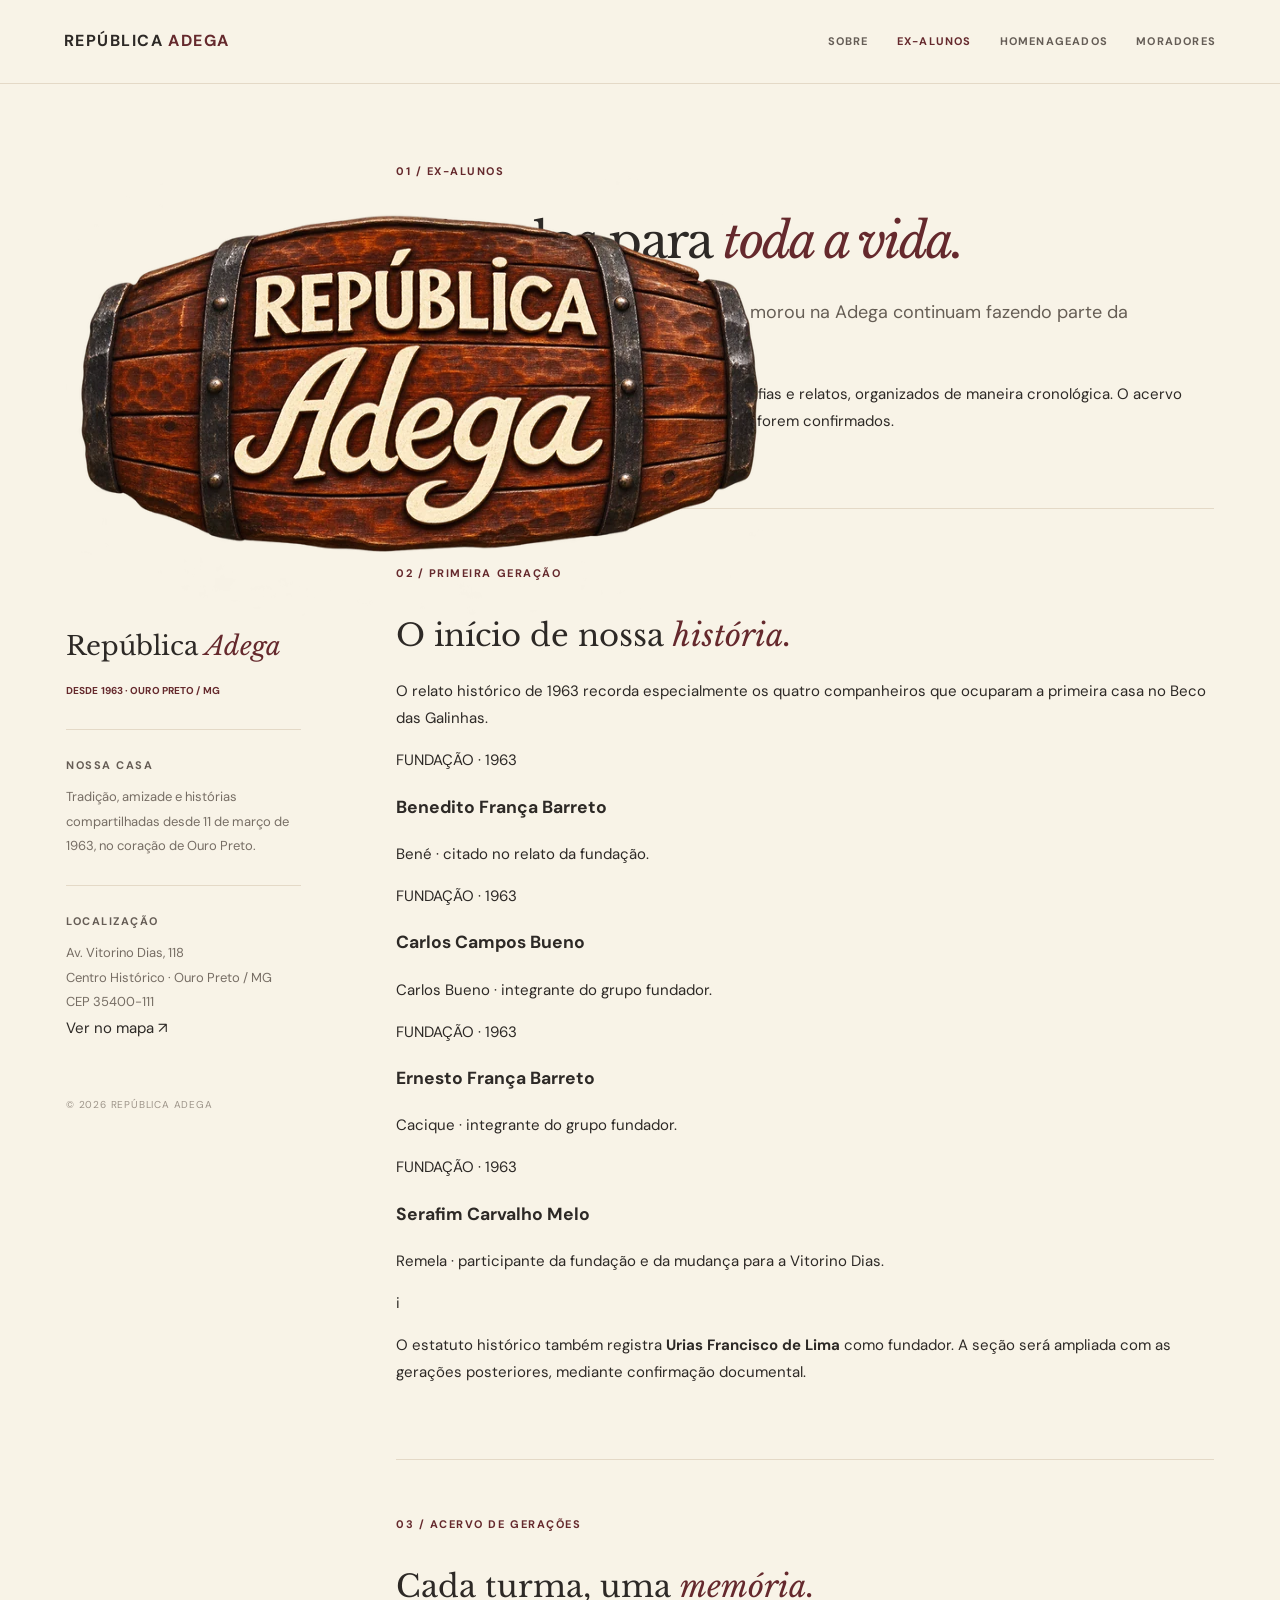
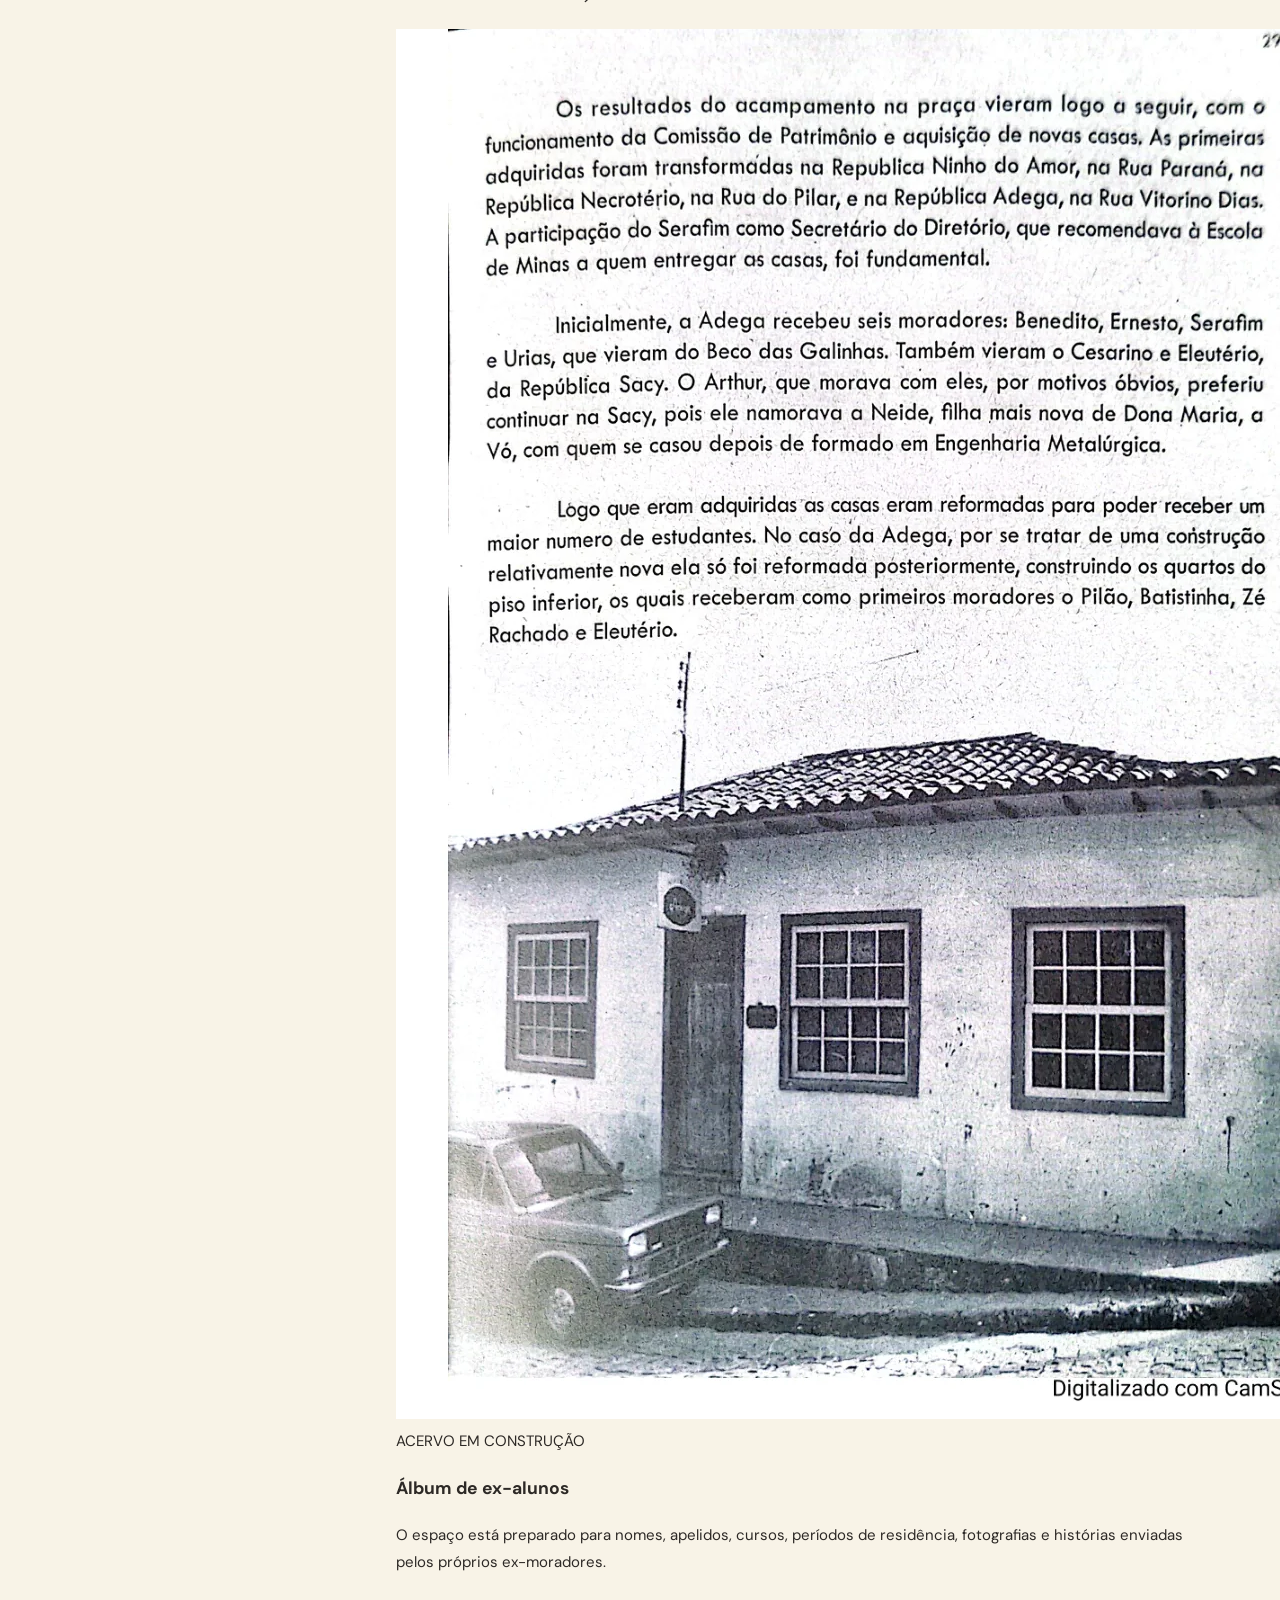
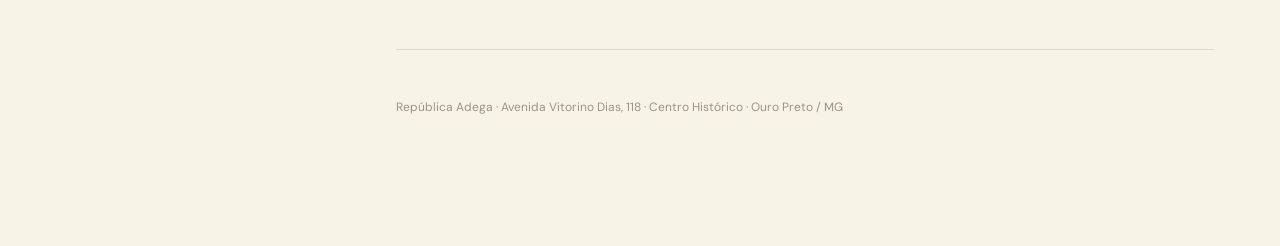
==== ex-alunos.html @ 4fd207e2 "Add files via upload" ====
<!DOCTYPE html>
<html lang="pt-BR">
<head>
<meta charset="utf-8"><meta name="viewport" content="width=device-width,initial-scale=1">
<meta name="theme-color" content="#ebe6dc"><meta name="description" content="Conheça os primeiros moradores e o acervo de gerações da República Adega, fundada em 1963, em Ouro Preto.">
<meta property="og:title" content="Ex-alunos — República Adega"><meta property="og:description" content="Conheça os primeiros moradores e o acervo de gerações da República Adega, fundada em 1963, em Ouro Preto."><meta property="og:type" content="website"><meta property="og:locale" content="pt_BR">
<meta property="og:image" content="https://gabrielxcosta.github.io/republica-adega/imagens/logo-adega.png">
<link rel="canonical" href="https://gabrielxcosta.github.io/republica-adega/ex-alunos.html"><link rel="icon" type="image/png" href="imagens/logo-adega.png"><link rel="apple-touch-icon" href="imagens/logo-adega.png">
<link rel="stylesheet" href="assets/site.css"><title>Ex-alunos — República Adega</title>
</head>
<body data-page="ex-alunos">
<header class="site-header"><a class="brand" href="index.html" aria-label="República Adega — início">REPÚBLICA <span class="red">ADEGA</span></a><button class="mobile-menu" type="button" aria-expanded="false" aria-controls="primary-nav" aria-label="Abrir menu">MENU <span aria-hidden="true">☰</span></button><nav id="primary-nav" class="site-nav" aria-label="Navegação principal"><a href="index.html" data-nav="sobre" >SOBRE</a><a href="ex-alunos.html" data-nav="ex-alunos" class="active" aria-current="page">EX-ALUNOS</a><a href="homenageados.html" data-nav="homenageados" >HOMENAGEADOS</a><a href="moradores.html" data-nav="moradores" >MORADORES</a></nav></header>
<main class="page-shell"><div id="sidebar"><aside class="sidebar-inner">
<a class="sidebar-logo-link" href="index.html" aria-label="Voltar à página inicial"><img class="sidebar-logo" src="imagens/logo-adega-700.webp" alt="Logo principal da República Adega, no formato de barril de madeira" width="700" height="466"></a>
<h2 class="sidebar-name">República <em>Adega</em></h2><span class="sidebar-email">DESDE 1963 · OURO PRETO / MG</span>
<div class="sidebar-divider"></div><h3 class="sidebar-title">NOSSA CASA</h3><p class="sidebar-text">Tradição, amizade e histórias compartilhadas desde 11 de março de 1963, no coração de Ouro Preto.</p>
<div class="sidebar-divider"></div><h3 class="sidebar-title">LOCALIZAÇÃO</h3><p class="sidebar-text">Av. Vitorino Dias, 118<br>Centro Histórico · Ouro Preto / MG<br>CEP 35400-111</p>
<a class="sidebar-mini-link" href="index.html#localizacao">Ver no mapa ↗</a>
<div class="sidebar-footer">© 2026 REPÚBLICA ADEGA</div></aside></div>
<div class="page-main">
<section class="paper reveal"><div class="section-kicker">01 / EX-ALUNOS</div><h1>Vínculos para <em>toda a vida.</em></h1><p class="lead">O tempo passa, mas as histórias de quem morou na Adega continuam fazendo parte da República.</p><div class="intro-rule"></div><p class="section-intro">Este espaço reunirá ex-moradores, turmas, fotografias e relatos, organizados de maneira cronológica. O acervo completo será ampliado à medida que os registros forem confirmados.</p></section>
<section class="paper reveal"><div class="section-kicker">02 / PRIMEIRA GERAÇÃO</div><h2 class="section-title">O início de nossa <em>história.</em></h2><p class="section-intro">O relato histórico de 1963 recorda especialmente os quatro companheiros que ocuparam a primeira casa no Beco das Galinhas.</p><div class="people-grid"><article class="people-entry"><span class="record-label">FUNDAÇÃO · 1963</span><h3>Benedito França Barreto</h3><p>Bené · citado no relato da fundação.</p></article><article class="people-entry"><span class="record-label">FUNDAÇÃO · 1963</span><h3>Carlos Campos Bueno</h3><p>Carlos Bueno · integrante do grupo fundador.</p></article><article class="people-entry"><span class="record-label">FUNDAÇÃO · 1963</span><h3>Ernesto França Barreto</h3><p>Cacique · integrante do grupo fundador.</p></article><article class="people-entry"><span class="record-label">FUNDAÇÃO · 1963</span><h3>Serafim Carvalho Melo</h3><p>Remela · participante da fundação e da mudança para a Vitorino Dias.</p></article></div><div class="history-note"><span class="note-symbol" aria-hidden="true">i</span><p>O estatuto histórico também registra <strong>Urias Francisco de Lima</strong> como fundador. A seção será ampliada com as gerações posteriores, mediante confirmação documental.</p></div></section>
<section class="paper reveal"><div class="section-kicker">03 / ACERVO DE GERAÇÕES</div><h2 class="section-title">Cada turma, uma <em>memória.</em></h2><div class="archive-callout"><img src="imagens/historia-primeira-casa.webp" alt="Página histórica com foto da primeira casa na Vitorino Dias" loading="lazy"><div><span class="record-label">ACERVO EM CONSTRUÇÃO</span><h3>Álbum de ex-alunos</h3><p>O espaço está preparado para nomes, apelidos, cursos, períodos de residência, fotografias e histórias enviadas pelos próprios ex-moradores.</p></div></div></section>
<p class="footer-note">República Adega · Avenida Vitorino Dias, 118 · Centro Histórico · Ouro Preto / MG</p></div></main>
<script src="assets/site.js" defer></script>
</body></html>
---- assets/site.css ----
@import url('https://fonts.googleapis.com/css2?family=DM+Sans:wght@400;500;600;700&family=Libre+Baskerville:ital@0;1&display=swap');
:root{--red:#65292D;--ink:#2d2926;--muted:#80766f;--border:#e4d9c7;--surface:#f4ecd9;--ivory:#f8f3e7;--card:#fffaf0}
*{box-sizing:border-box}html{scroll-behavior:smooth}body{margin:0;background:var(--ivory);color:var(--ink);font:15px/1.8 'DM Sans',Arial,sans-serif}a{color:inherit;text-decoration:none}a:hover{color:var(--red)}button{font:inherit;cursor:pointer}em{font-family:'Libre Baskerville',Georgia,serif;font-weight:400;color:var(--red)}.red{color:var(--red)}
.site-header{height:84px;padding:0 max(5vw,calc((100vw - 1220px)/2));display:flex;align-items:center;justify-content:space-between;gap:24px;border-bottom:1px solid var(--border);background:var(--ivory);position:sticky;top:0;z-index:30}.brand{font-weight:700;font-size:16px;letter-spacing:.09em;white-space:nowrap}.site-nav{display:flex;align-items:center;gap:28px}.site-nav a{font-size:11px;letter-spacing:.11em;font-weight:700;color:#655d56}.site-nav a:hover,.site-nav a.active{color:var(--red)}.mobile-menu{display:none;border:1px solid var(--border);background:transparent;border-radius:5px;padding:7px 10px;color:var(--red);font-size:12px}
.page-shell{max-width:1220px;padding:70px 36px 115px;margin:auto;display:grid;grid-template-columns:255px minmax(0,1fr);gap:75px;align-items:start}#sidebar{position:sticky;top:135px}.sidebar-inner{max-width:235px}.portrait{height:164px;width:164px;object-fit:cover;border-radius:50%;border:5px solid #eee4d0;display:block;margin-bottom:23px}.sidebar-name{font:400 26px/1.32 'Libre Baskerville',Georgia,serif;margin:0 0 13px}.sidebar-email{font-size:10px;font-weight:700;color:var(--red);letter-spacing:.01em;overflow-wrap:anywhere}.sidebar-divider{width:100%;height:1px;background:var(--border);margin:26px 0}.sidebar-title,.section-kicker,.tiny,.category,.eyebrow{font-size:11px;letter-spacing:.14em;color:var(--red);font-weight:700}.sidebar-title{color:#665d56;margin:0 0 9px}.sidebar-text{font-size:13px;color:#766d64;line-height:1.9;margin:0}.sidebar-footer{margin-top:54px;font-size:10px;color:#9d9489;letter-spacing:.08em}.page-main{min-width:0}.paper{border-bottom:1px solid var(--border);padding:8px 0 58px;margin-bottom:47px}.paper:last-child{border:0}.section-kicker{margin-bottom:29px}h1,h2,h3,p{overflow-wrap:break-word}h1{font:400 clamp(35px,3.8vw,52px)/1.27 'Libre Baskerville',Georgia,serif;letter-spacing:-.04em;margin:0 0 22px}h2.section-title{font:400 clamp(23px,2.4vw,34px)/1.45 'Libre Baskerville',Georgia,serif;margin:0 0 21px}.large,.lead{color:#665e55;font-size:18px;line-height:1.9}.muted{color:var(--muted)}
.about-heading{display:grid;grid-template-columns:minmax(0,1fr) 244px;gap:26px;align-items:center;margin-bottom:50px}.about-heading .tiny{margin-bottom:17px}.about-heading .large{margin:0}.emblem-wrap{height:251px;display:flex;align-items:center;justify-content:center;flex-direction:column}.emblem-wrap img{width:210px;height:210px;object-fit:contain;display:block}.emblem-label,.small-mono{font-size:10px;letter-spacing:.12em;color:#9c8f82;text-align:center}.info-grid{display:grid;grid-template-columns:1fr 1fr;gap:46px}.info-grid h2,.paper h2:not(.section-title){font-size:12px;letter-spacing:.13em;color:var(--red);font-family:'DM Sans',Arial,sans-serif;font-weight:700;margin:0 0 14px}.info-grid h2:not(:first-child){margin-top:40px}.info-grid p{font-size:14px;color:#665f57;margin:0}.details{display:grid;grid-template-columns:90px minmax(0,1fr);gap:11px 13px;font-size:13px;margin:0}.details dt{color:#92877b}.details dd{margin:0;color:#61574f}.link-strip{border-top:1px solid var(--border);margin-top:43px;padding-top:18px;display:flex;gap:12px 22px;flex-wrap:wrap}.link-strip a,.text-link{font-size:12px;font-weight:600;color:var(--red)}.two-col{display:grid;grid-template-columns:1.4fr .85fr;gap:35px}.two-col p{color:#665f57}
.reveal{opacity:0;transform:translateY(19px);transition:opacity .85s ease,transform 1s cubic-bezier(.19,1,.22,1)}.reveal.visible{opacity:1;transform:none}.detail-card,.timeline article{border-top:1px solid var(--border);padding:25px 0}.detail-card h2,.timeline h3{font:500 19px/1.45 'DM Sans',sans-serif!important;color:var(--ink)!important;letter-spacing:0!important;margin:6px 0 10px!important}.detail-card p,.timeline p{font-size:14px;color:#71685e}.project-grid{display:grid;grid-template-columns:repeat(2,minmax(0,1fr));gap:24px}.project-card{border:1px solid var(--border);background:var(--card);border-radius:6px;overflow:hidden;padding-bottom:18px}.project-cover{display:flex;height:185px;align-items:center;justify-content:center;background:var(--surface);border-bottom:1px solid var(--border);transition:background .4s}.project-cover:hover{background:#eaddca}.project-icon{width:160px;height:140px;object-fit:contain}.card-meta{display:flex;justify-content:space-between;font-size:11px;letter-spacing:.1em;color:var(--red);padding:14px 18px 0}.project-card h2{font:600 17px/1.4 'DM Sans',sans-serif!important;margin:10px 18px!important;color:var(--ink)!important;letter-spacing:0!important}.project-card p{font-size:13px;color:#766c62;margin:10px 18px 18px}.pill-list{display:flex;gap:8px;flex-wrap:wrap}.pill-list span{font-size:12px;color:#74695e;padding:7px 12px;border:1px solid var(--border);border-radius:20px}.timeline{margin-bottom:30px}.timeline article{border-left:2px solid #aa7678;border-top:0;padding:2px 0 18px 20px}.timeline span{font-size:12px;font-weight:700;color:var(--red)}.footer-note{color:#9d9287;font-size:12px}.placeholder{background:var(--surface);border:1px dashed #cbbca8;border-radius:6px;padding:24px;color:#74695e;font-size:13px}.person-cover{width:100%;height:185px;object-fit:cover;display:block}.hero-quote{padding:20px 25px;border-left:3px solid var(--red);background:var(--surface);font:italic 18px/1.7 'Libre Baskerville',Georgia,serif;color:var(--red)}
@media(max-width:1000px){.page-shell{gap:35px;grid-template-columns:210px 1fr;padding:48px 25px}.site-header{padding:0 25px}.site-nav{gap:14px}.about-heading{grid-template-columns:1fr 190px}.emblem-wrap img{width:190px;height:190px}}
@media(max-width:740px){.site-header{height:70px;flex-wrap:wrap}.site-nav{gap:10px;overflow-x:auto;width:100%;order:3;padding:0 0 8px}.site-header{height:auto;min-height:82px;padding:12px 18px 0}.page-shell{display:block;padding:30px 22px}.sidebar-inner{max-width:none;display:grid;grid-template-columns:90px 1fr;gap:0 16px;align-items:start}.portrait{height:85px;width:85px;grid-row:span 3}.sidebar-name{font-size:20px}.sidebar-divider,.sidebar-title,.sidebar-text,.sidebar-footer{grid-column:span 2}.sidebar-divider{margin:15px 0}.sidebar-footer{display:none}#sidebar{position:static;margin-bottom:37px}.about-heading{grid-template-columns:1fr}.emblem-wrap{height:210px}.info-grid,.two-col{grid-template-columns:1fr;gap:25px}.project-grid{grid-template-columns:1fr}.paper{padding-bottom:37px;margin-bottom:32px}}
@media(prefers-reduced-motion:reduce){.reveal{opacity:1;transform:none;transition:none}html{scroll-behavior:auto}}
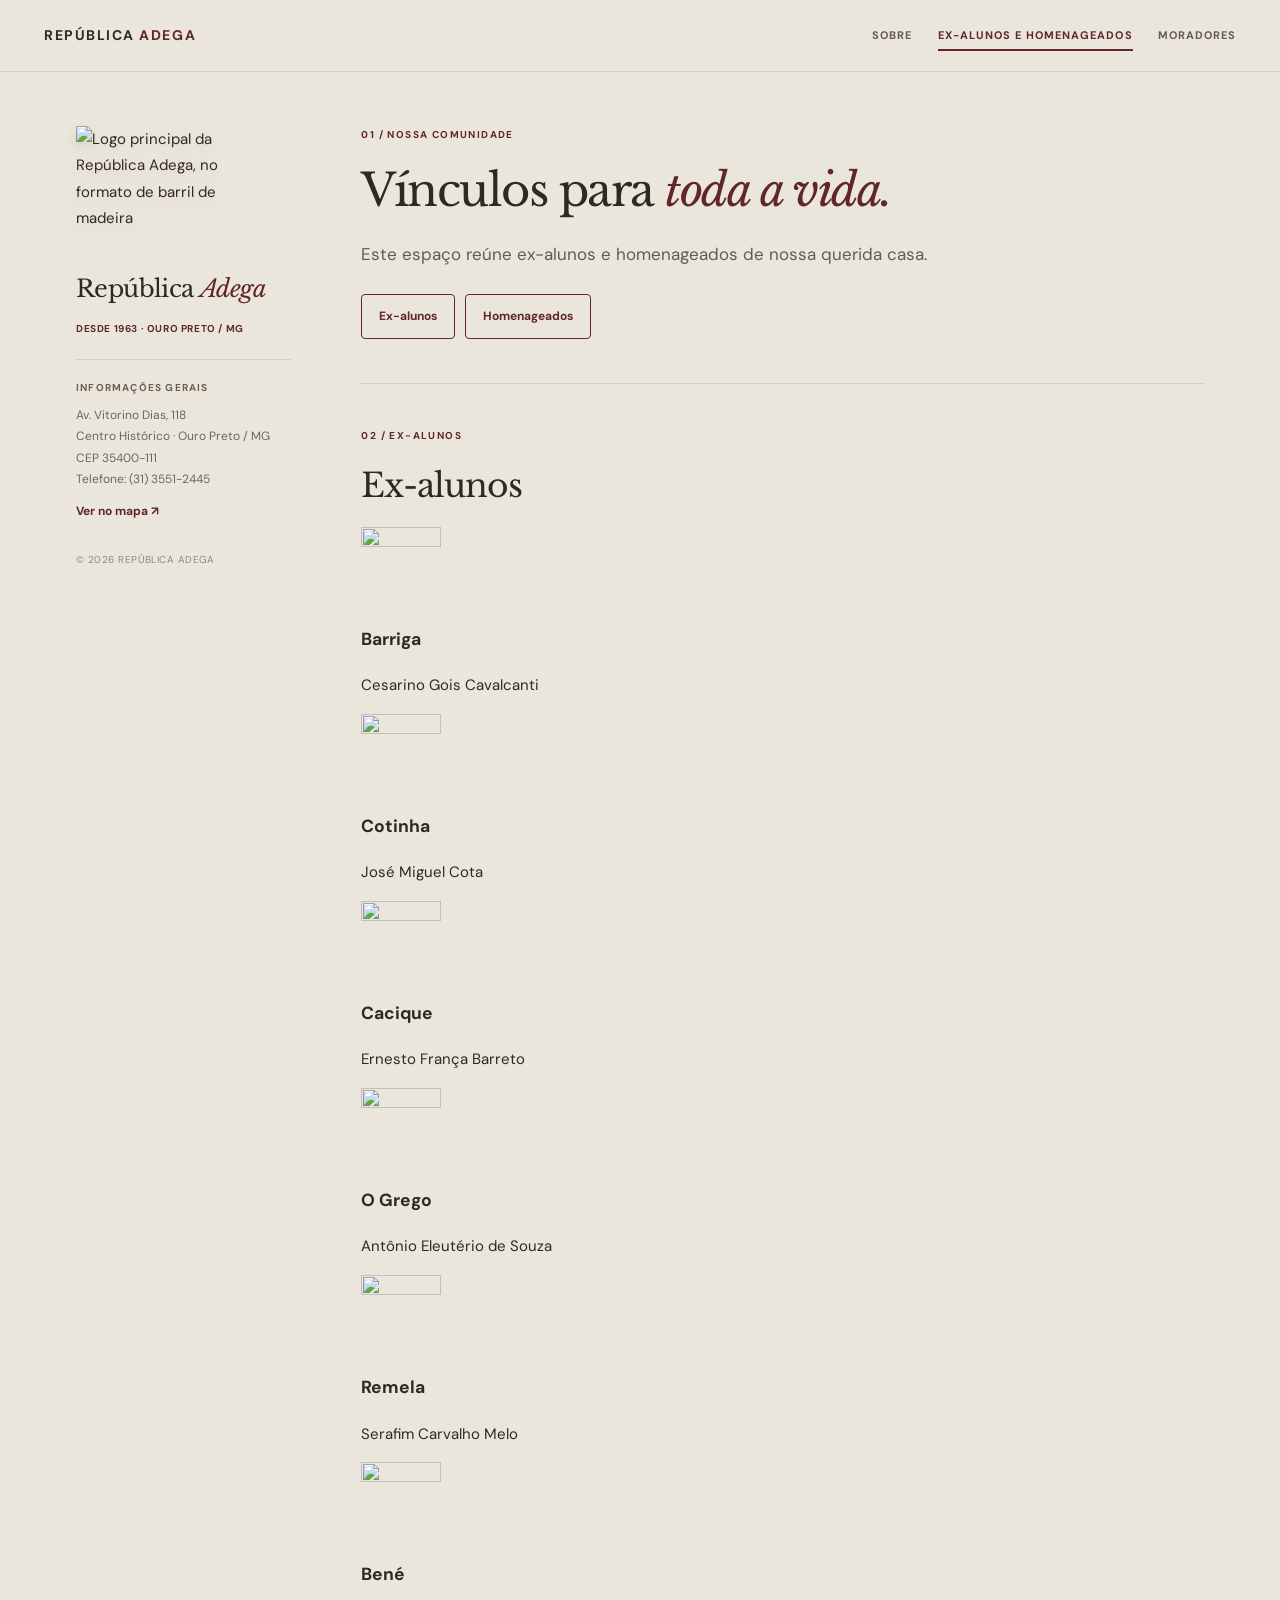
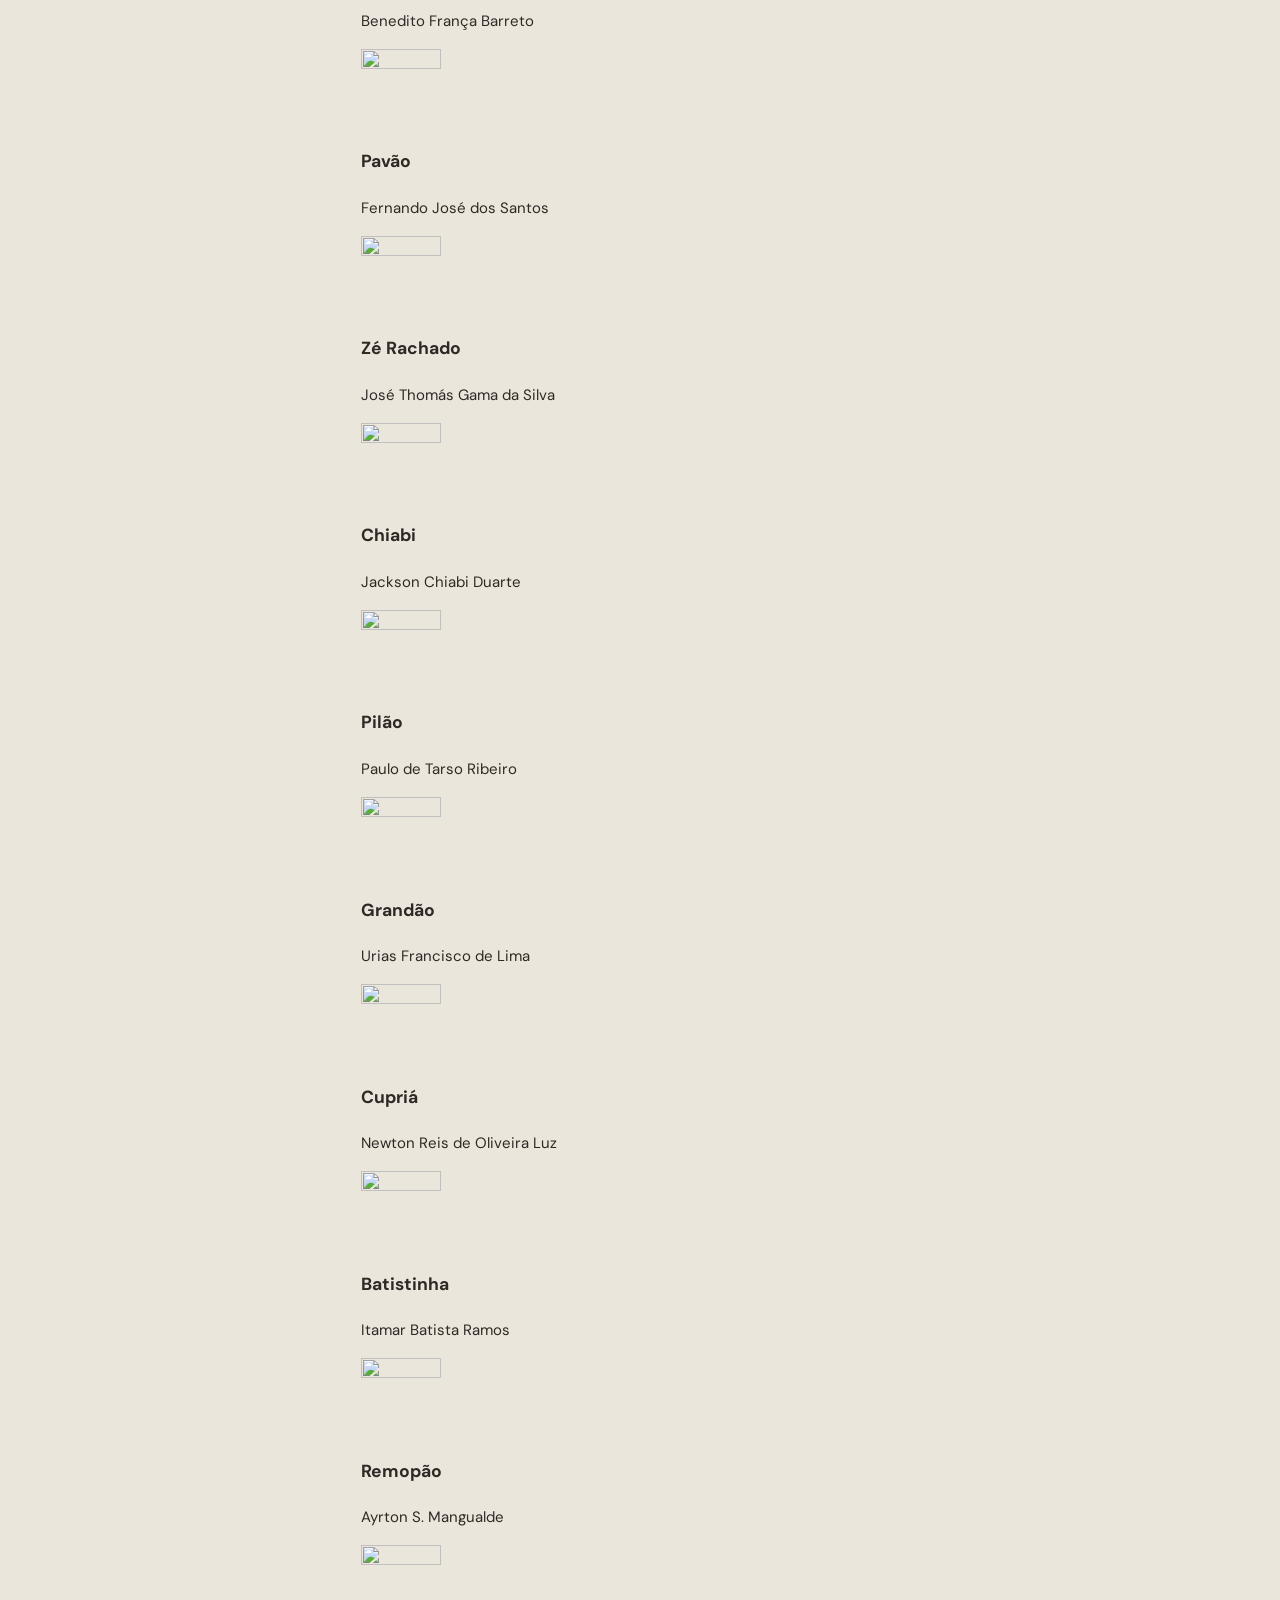
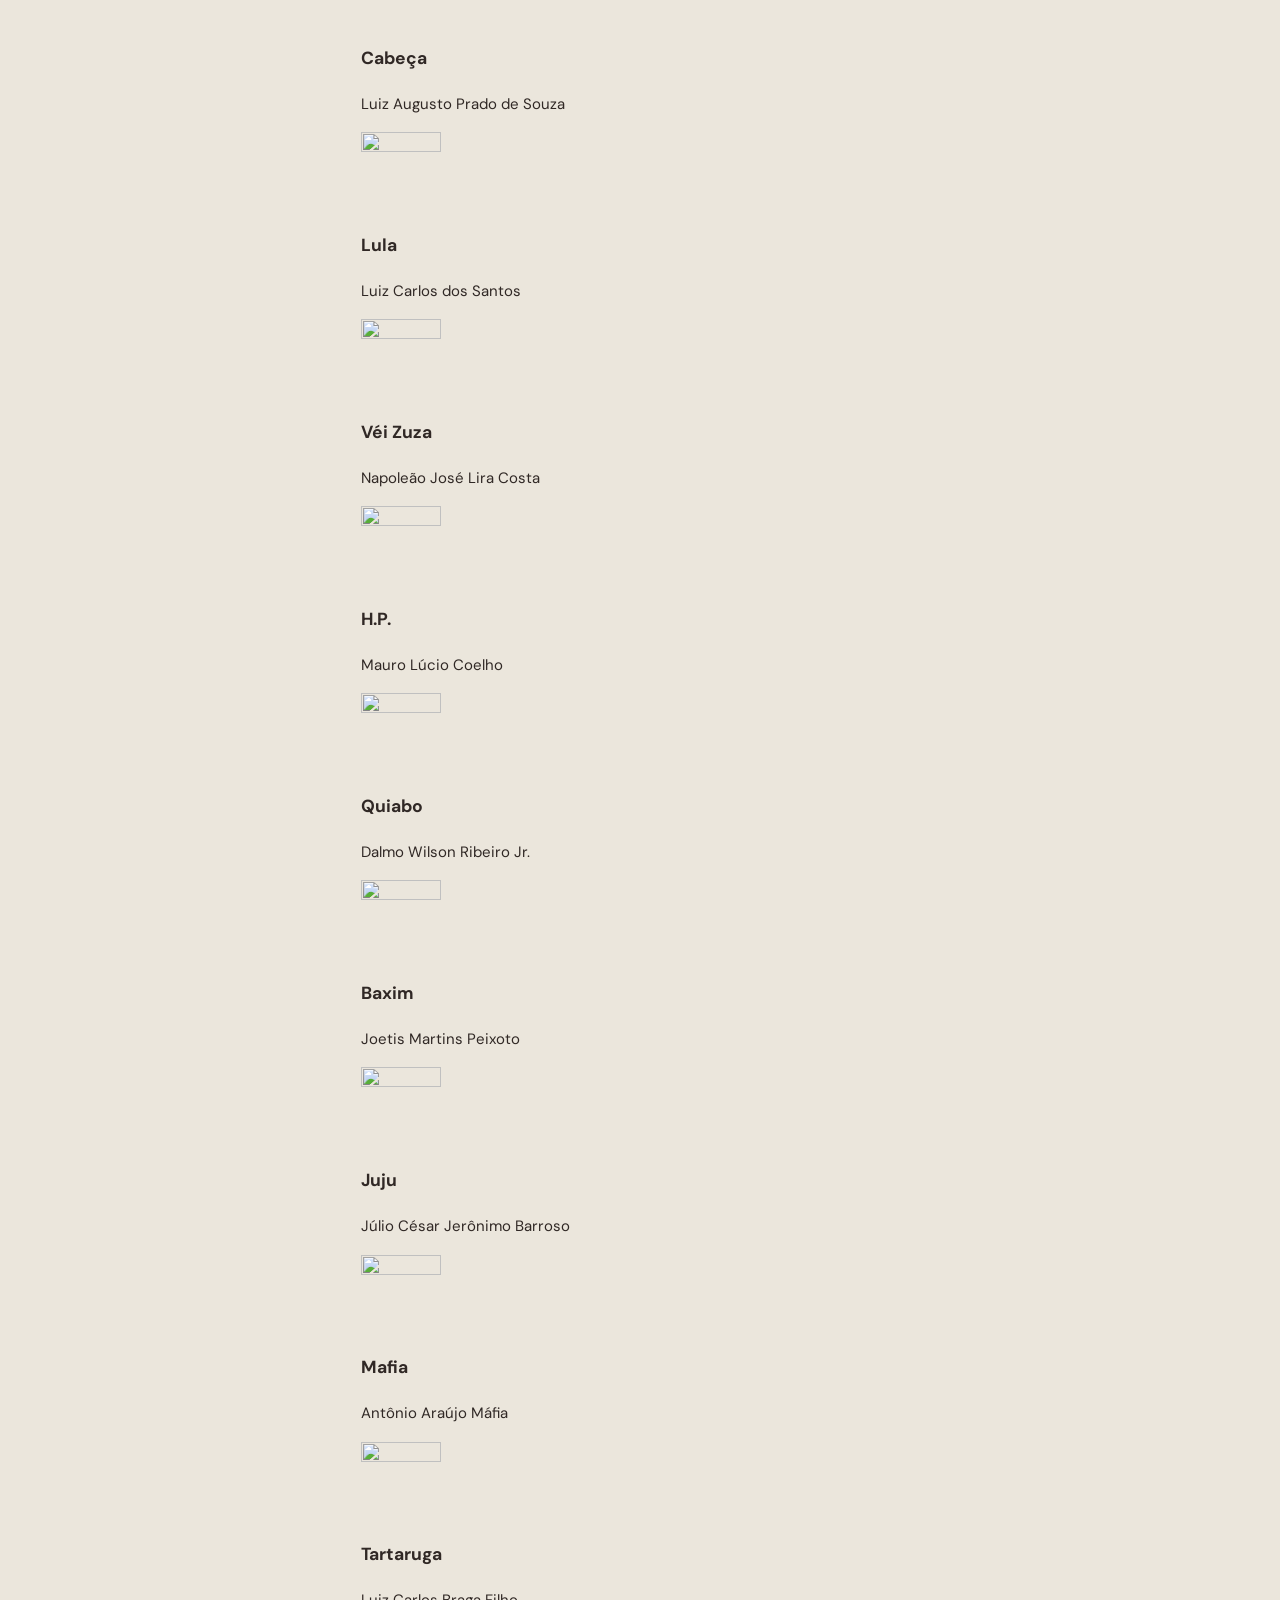
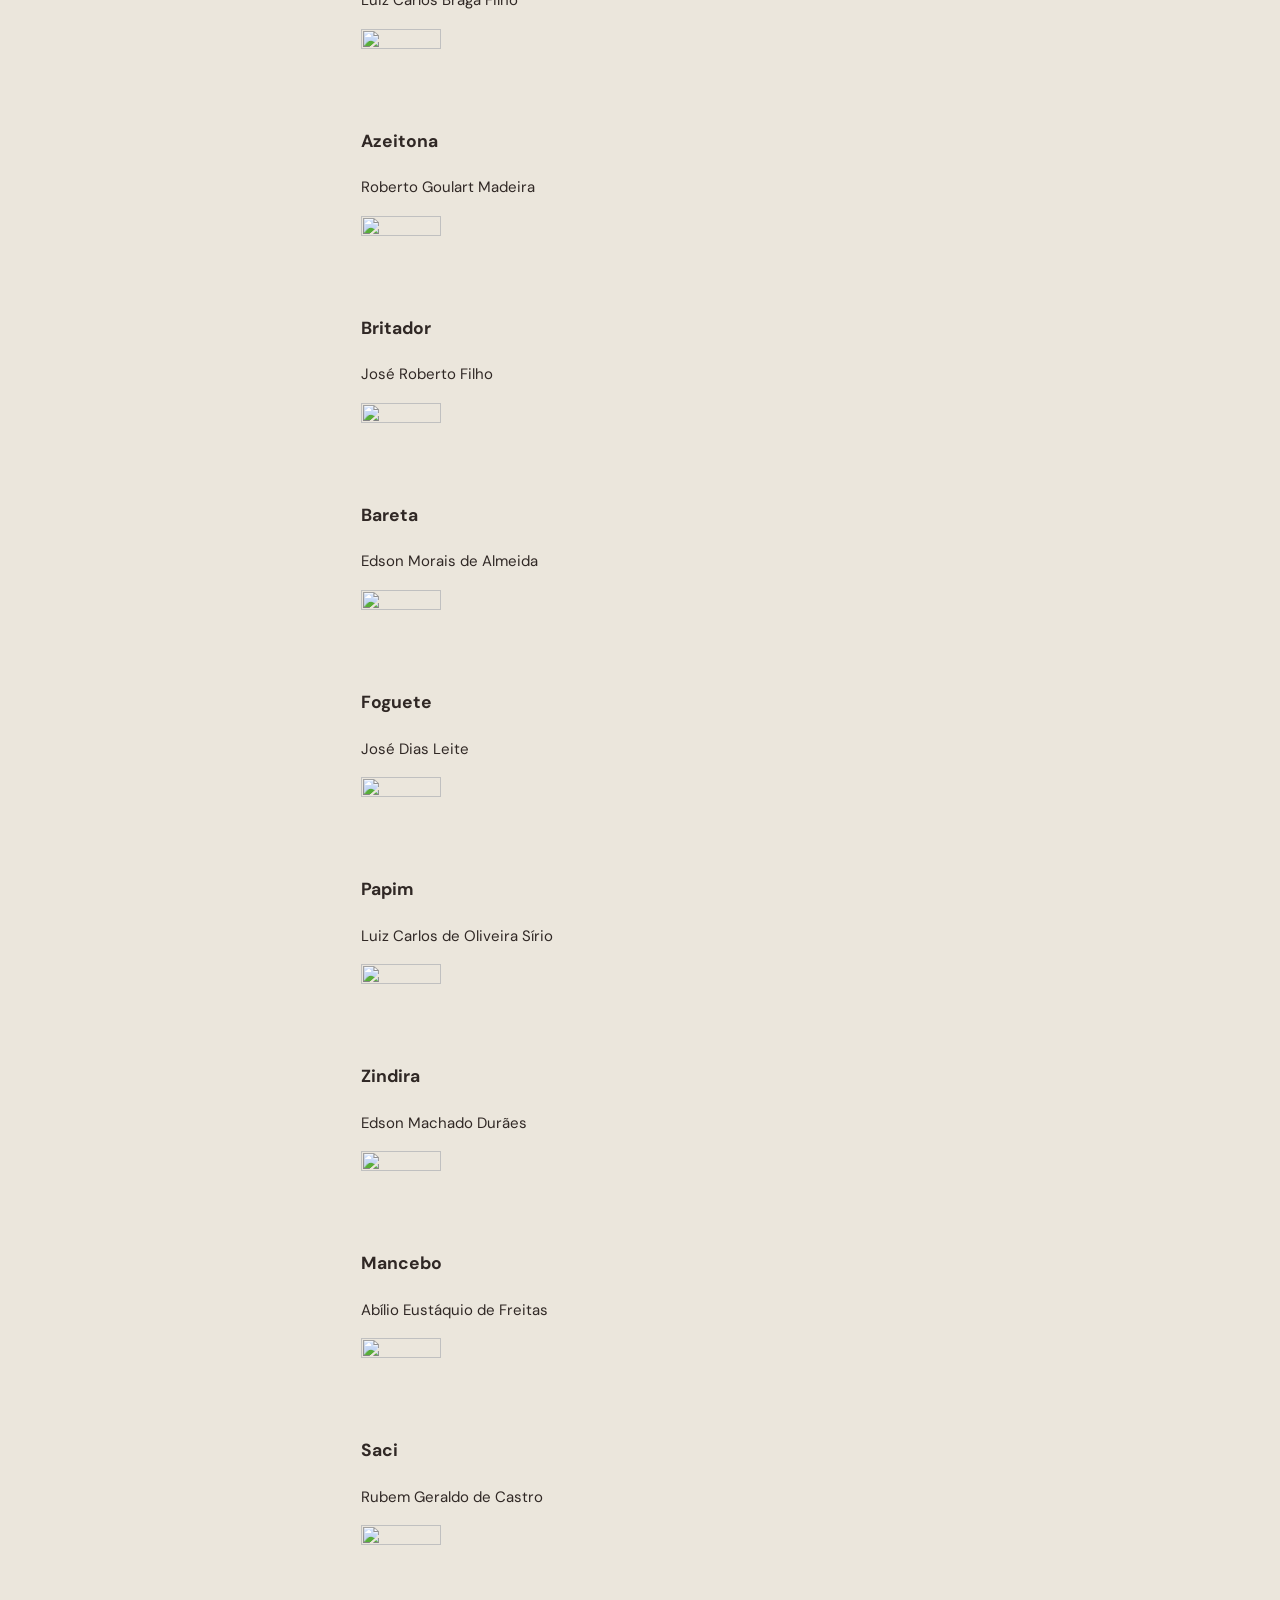
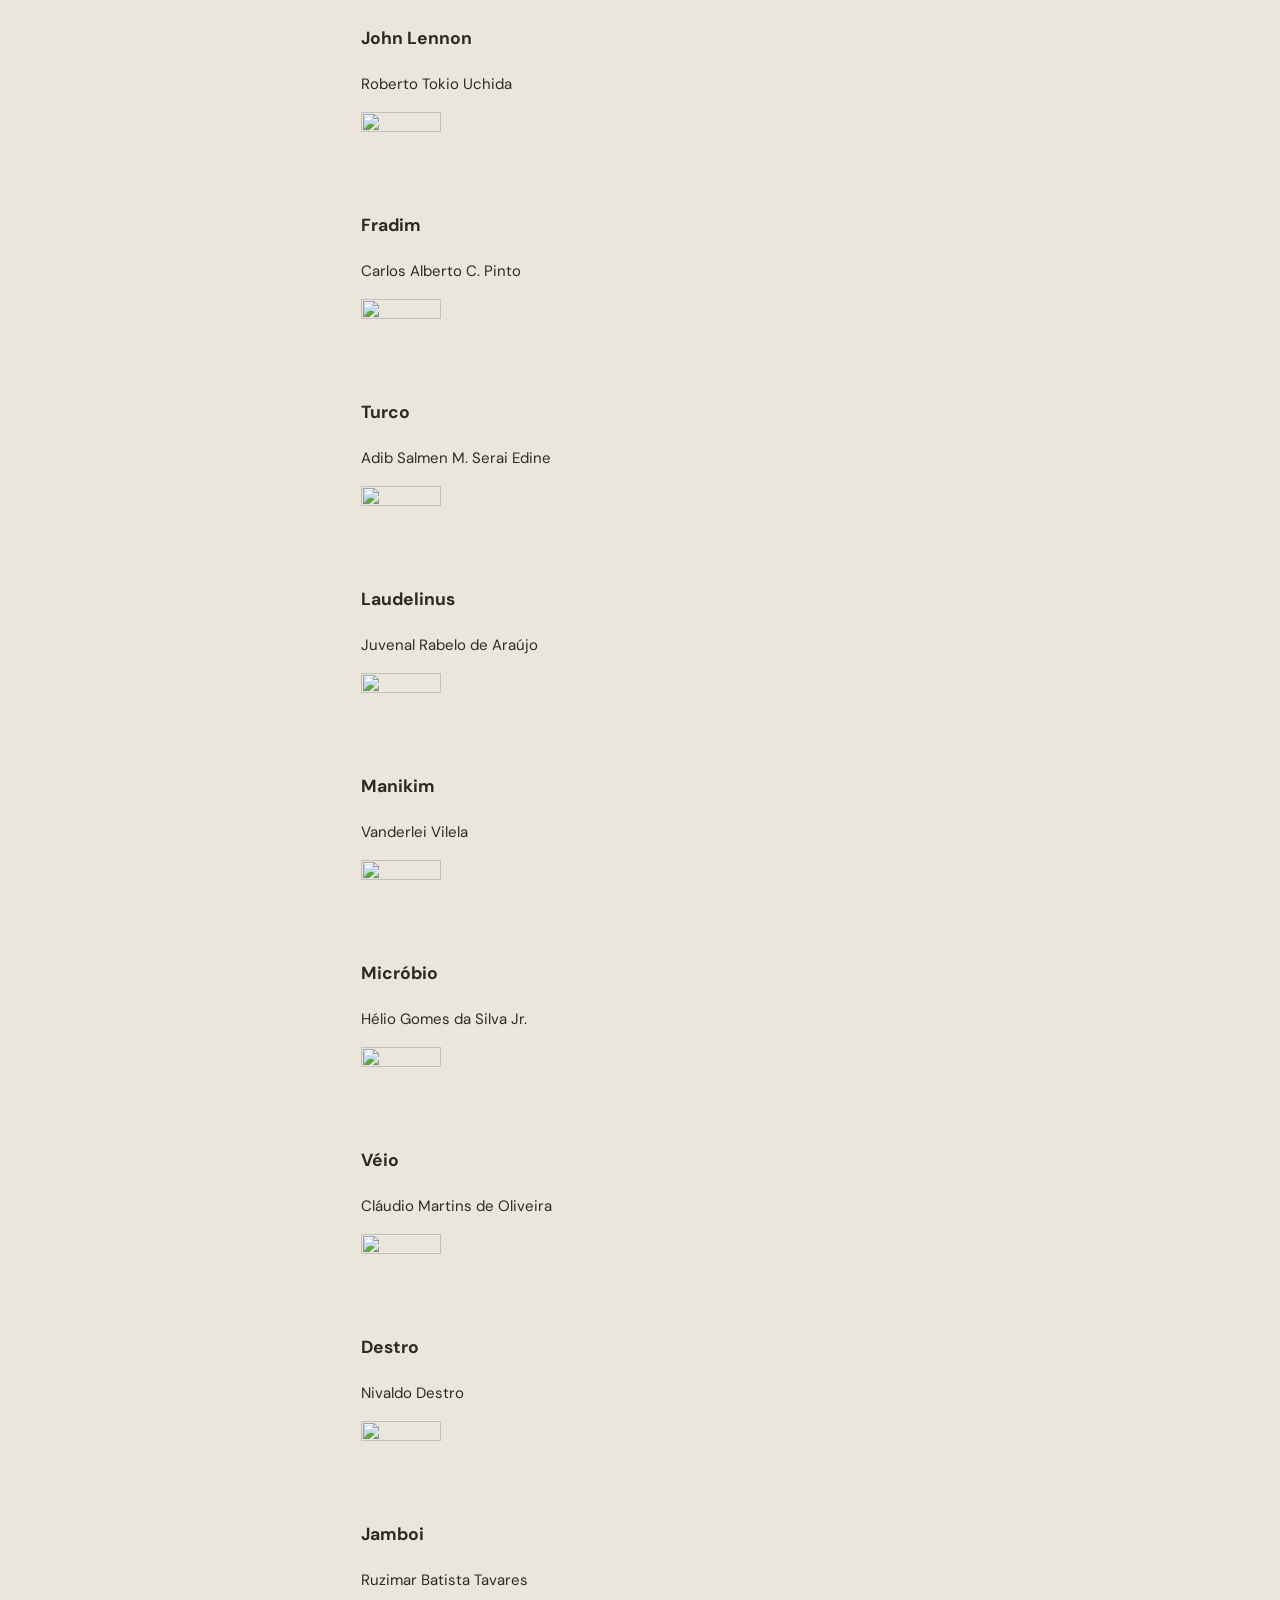
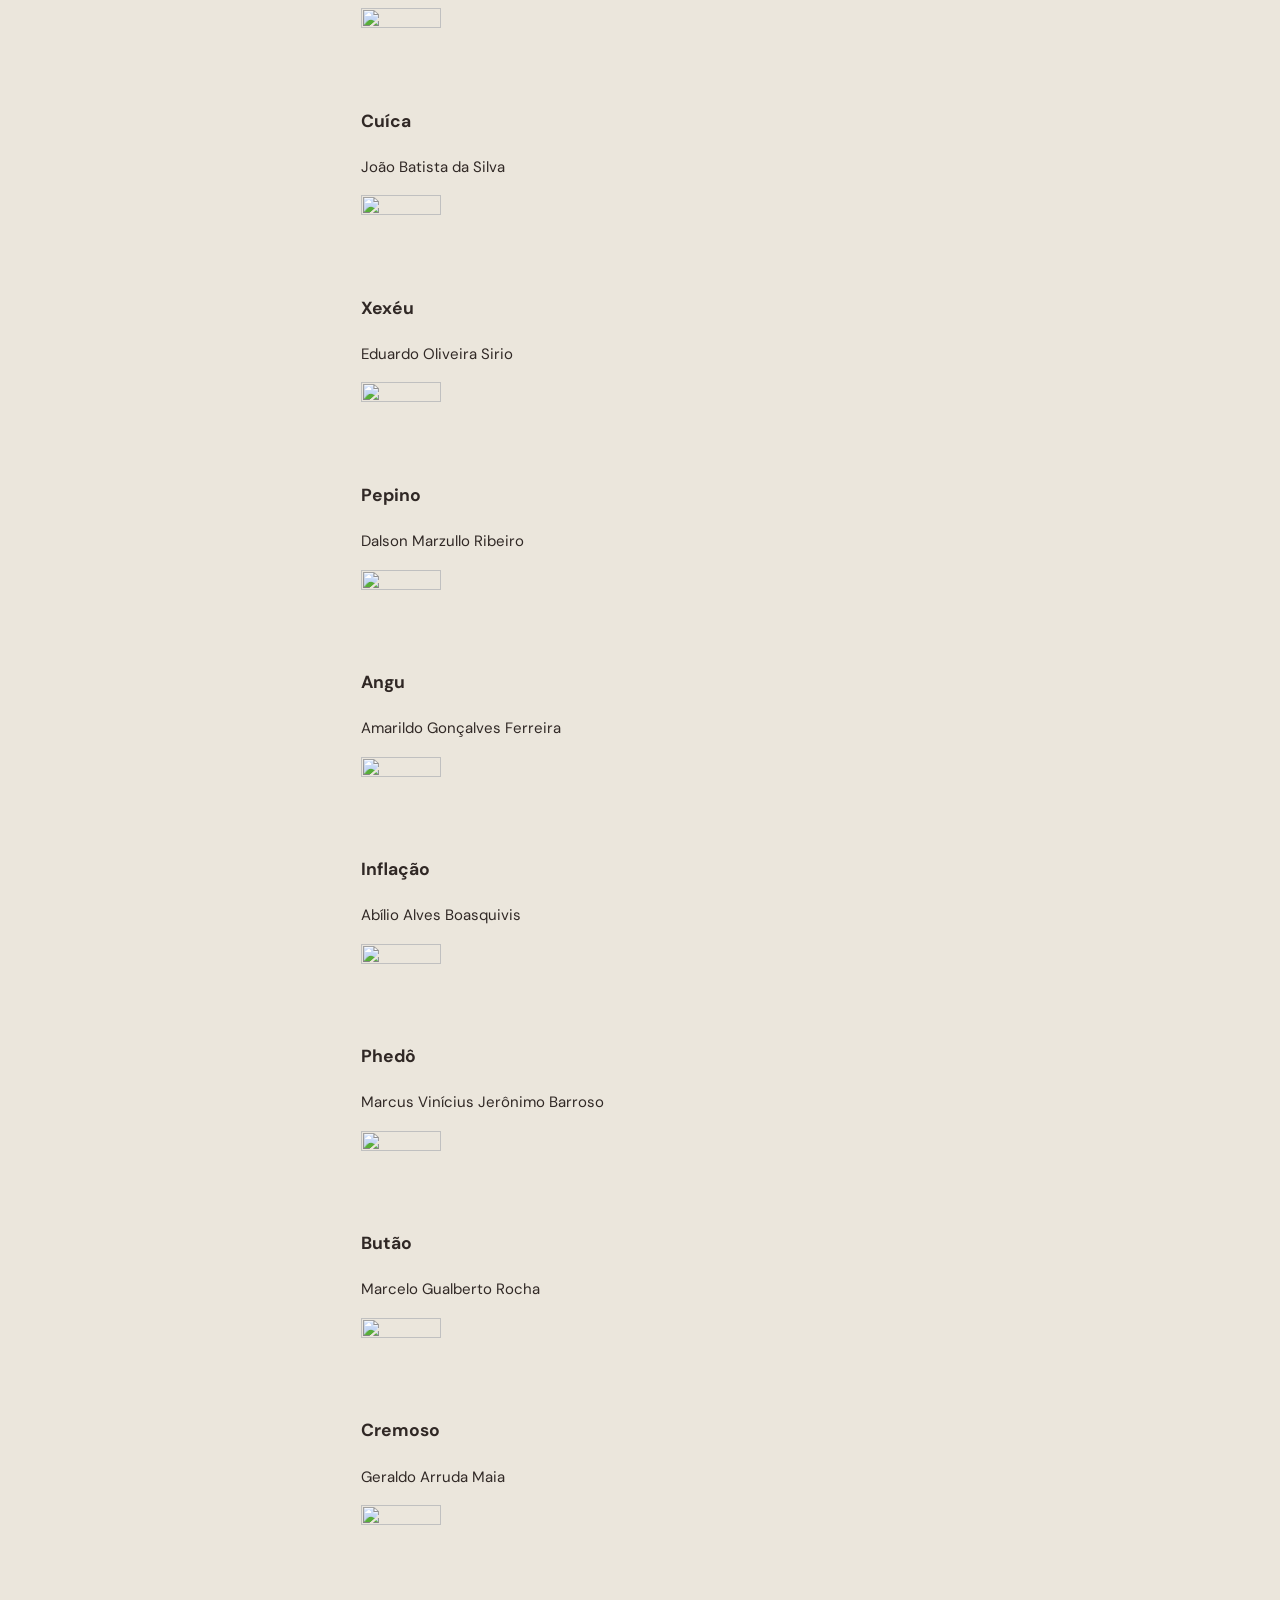
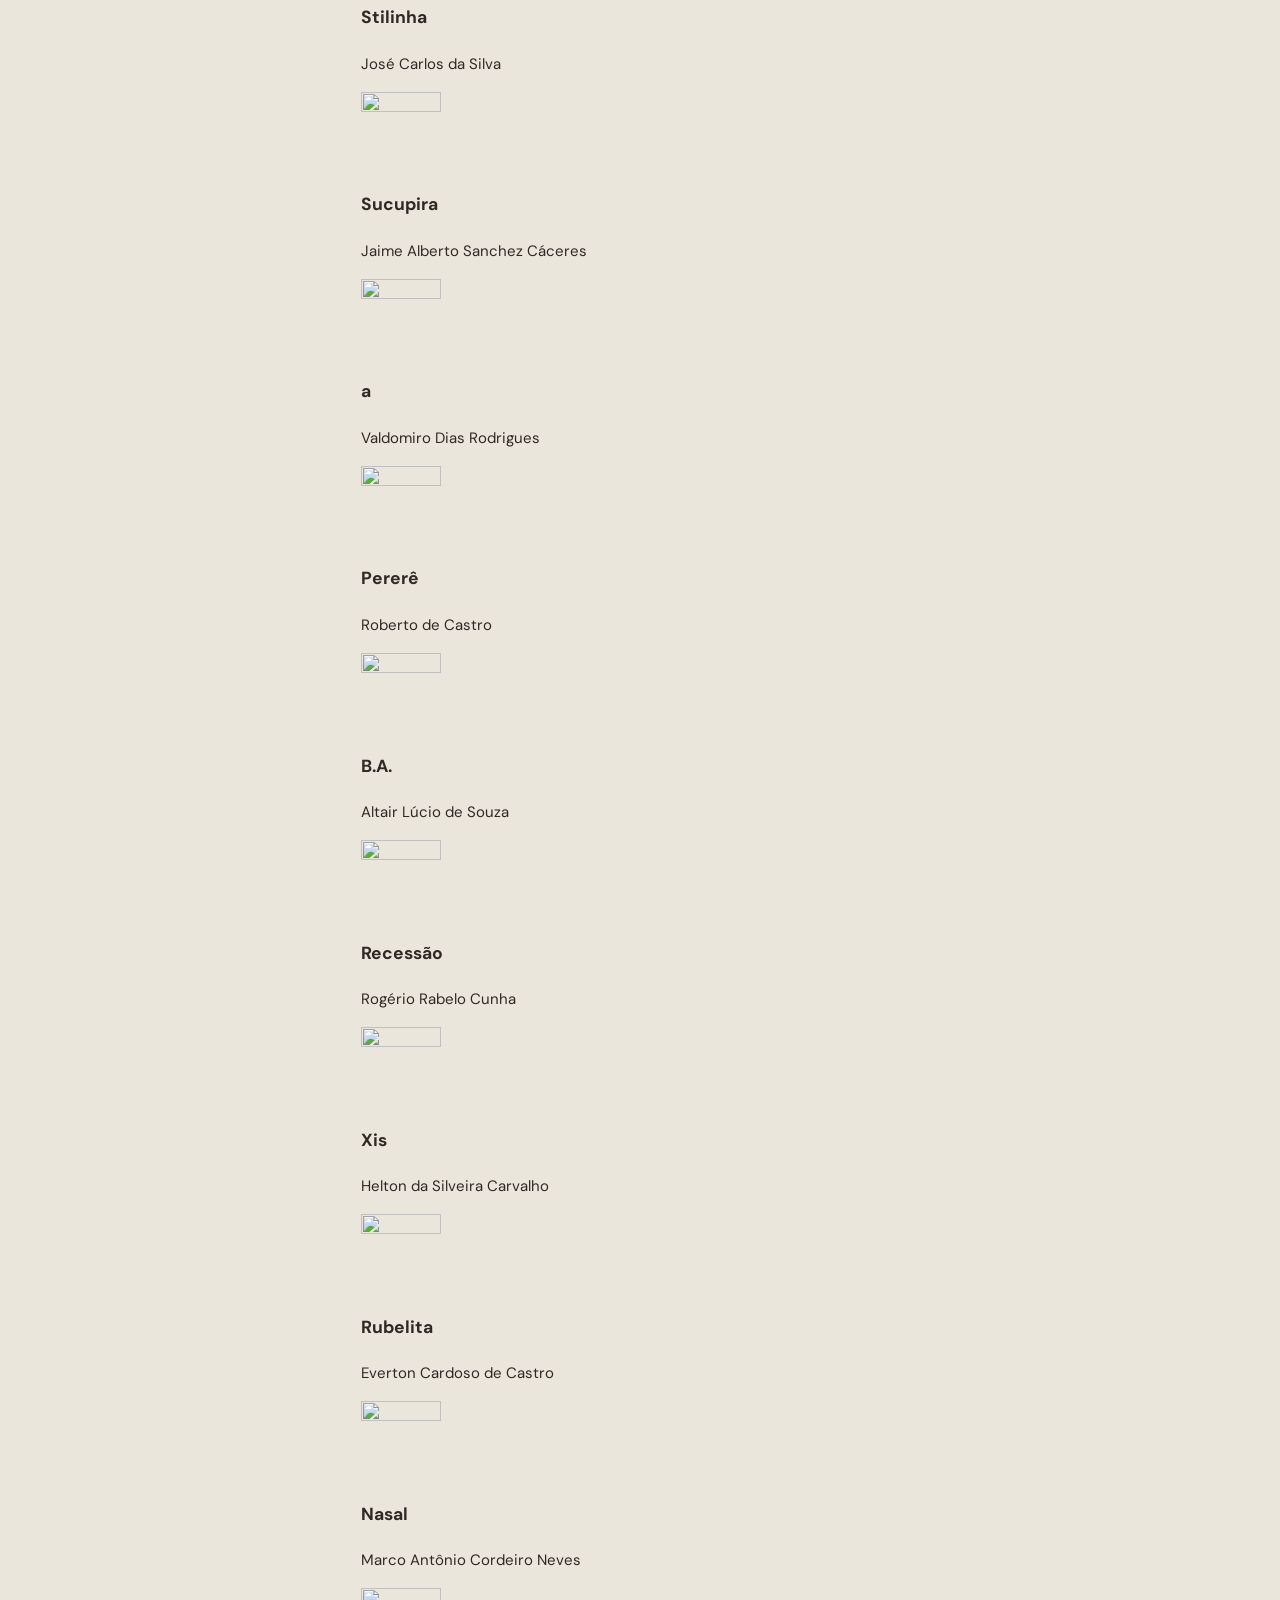
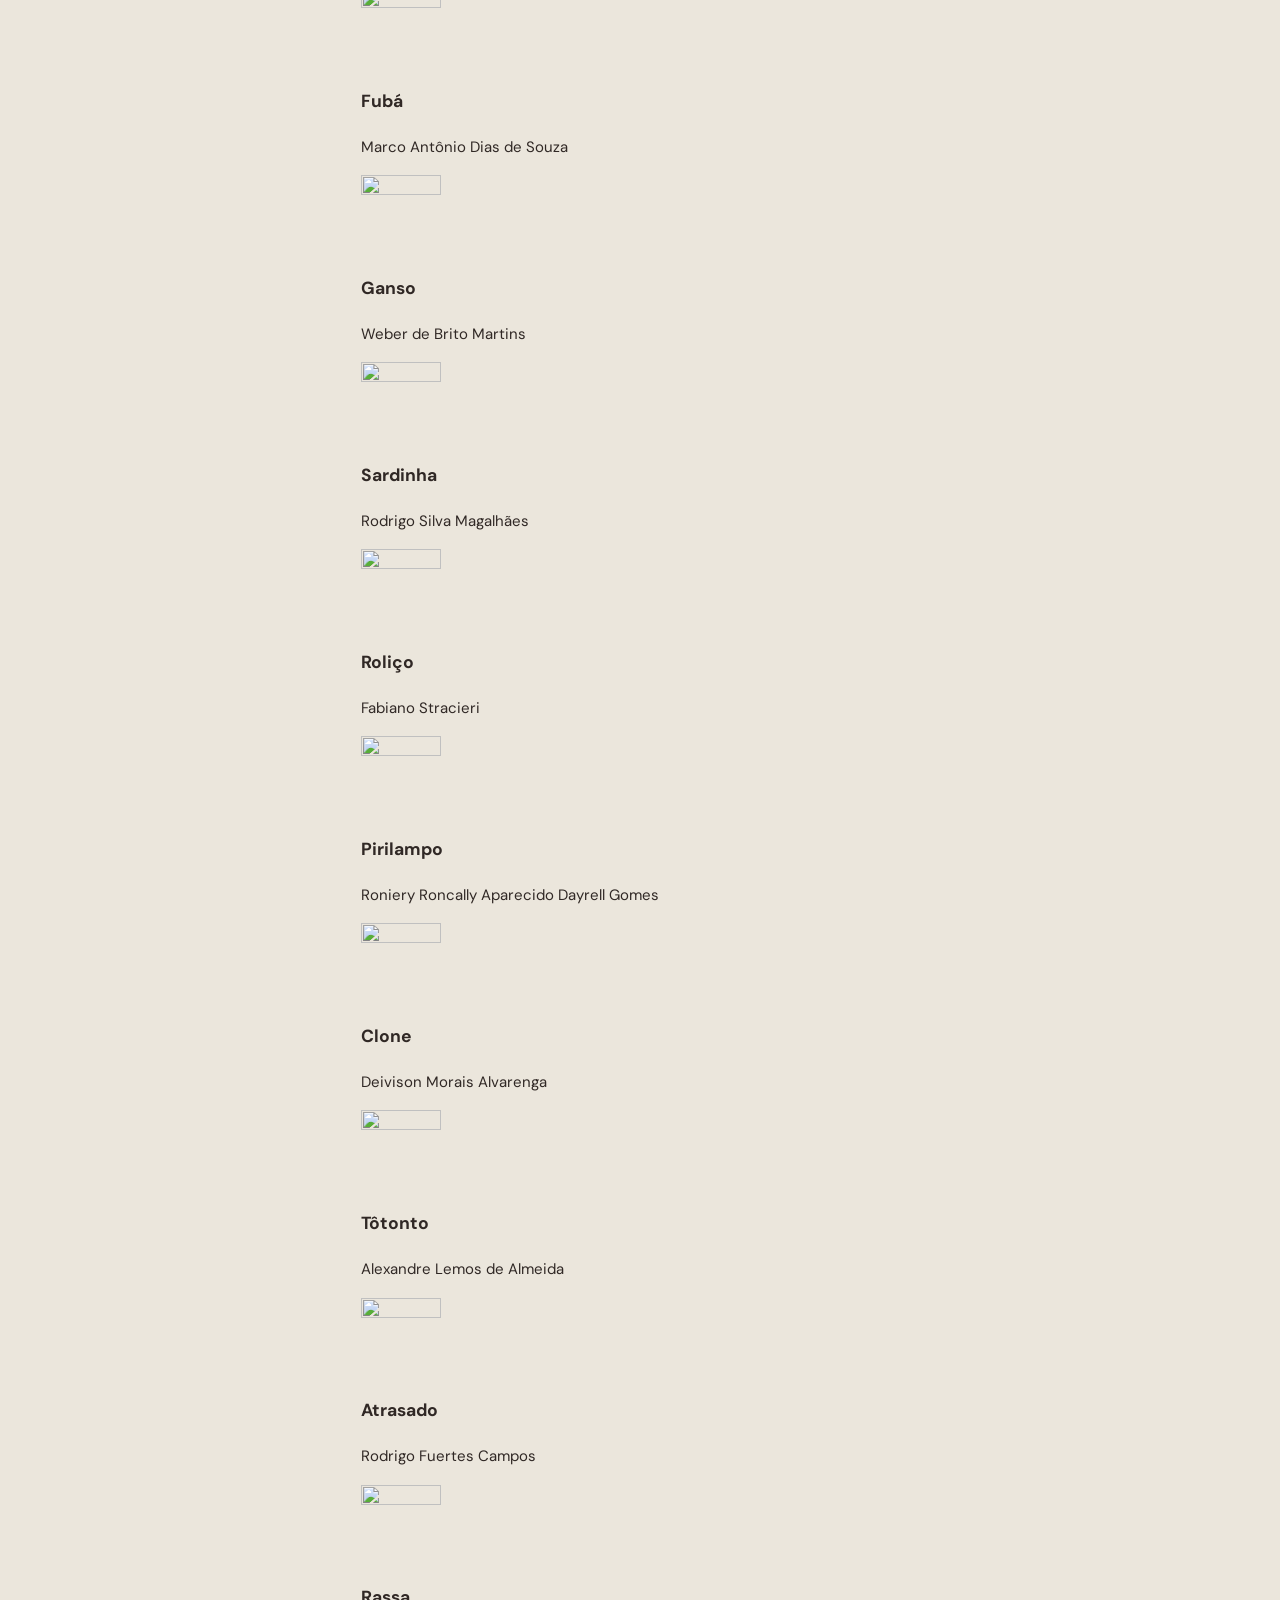
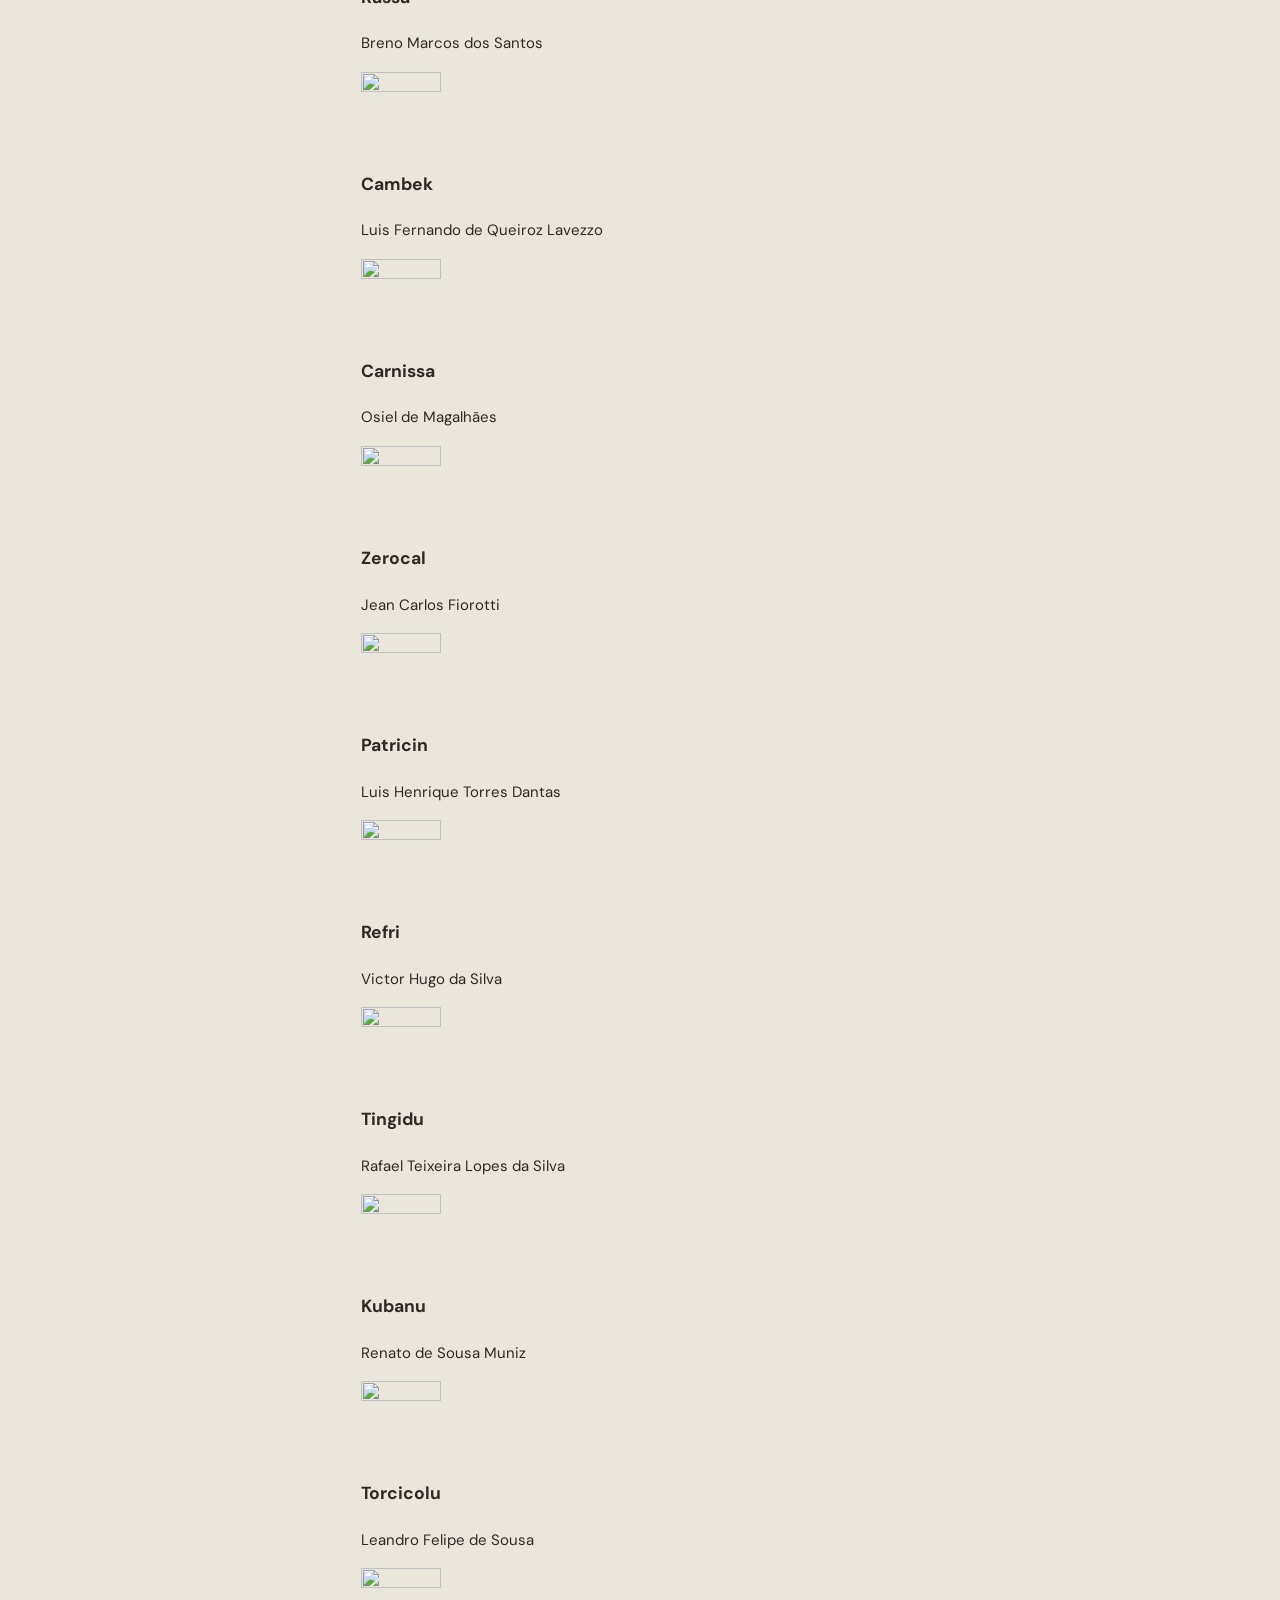
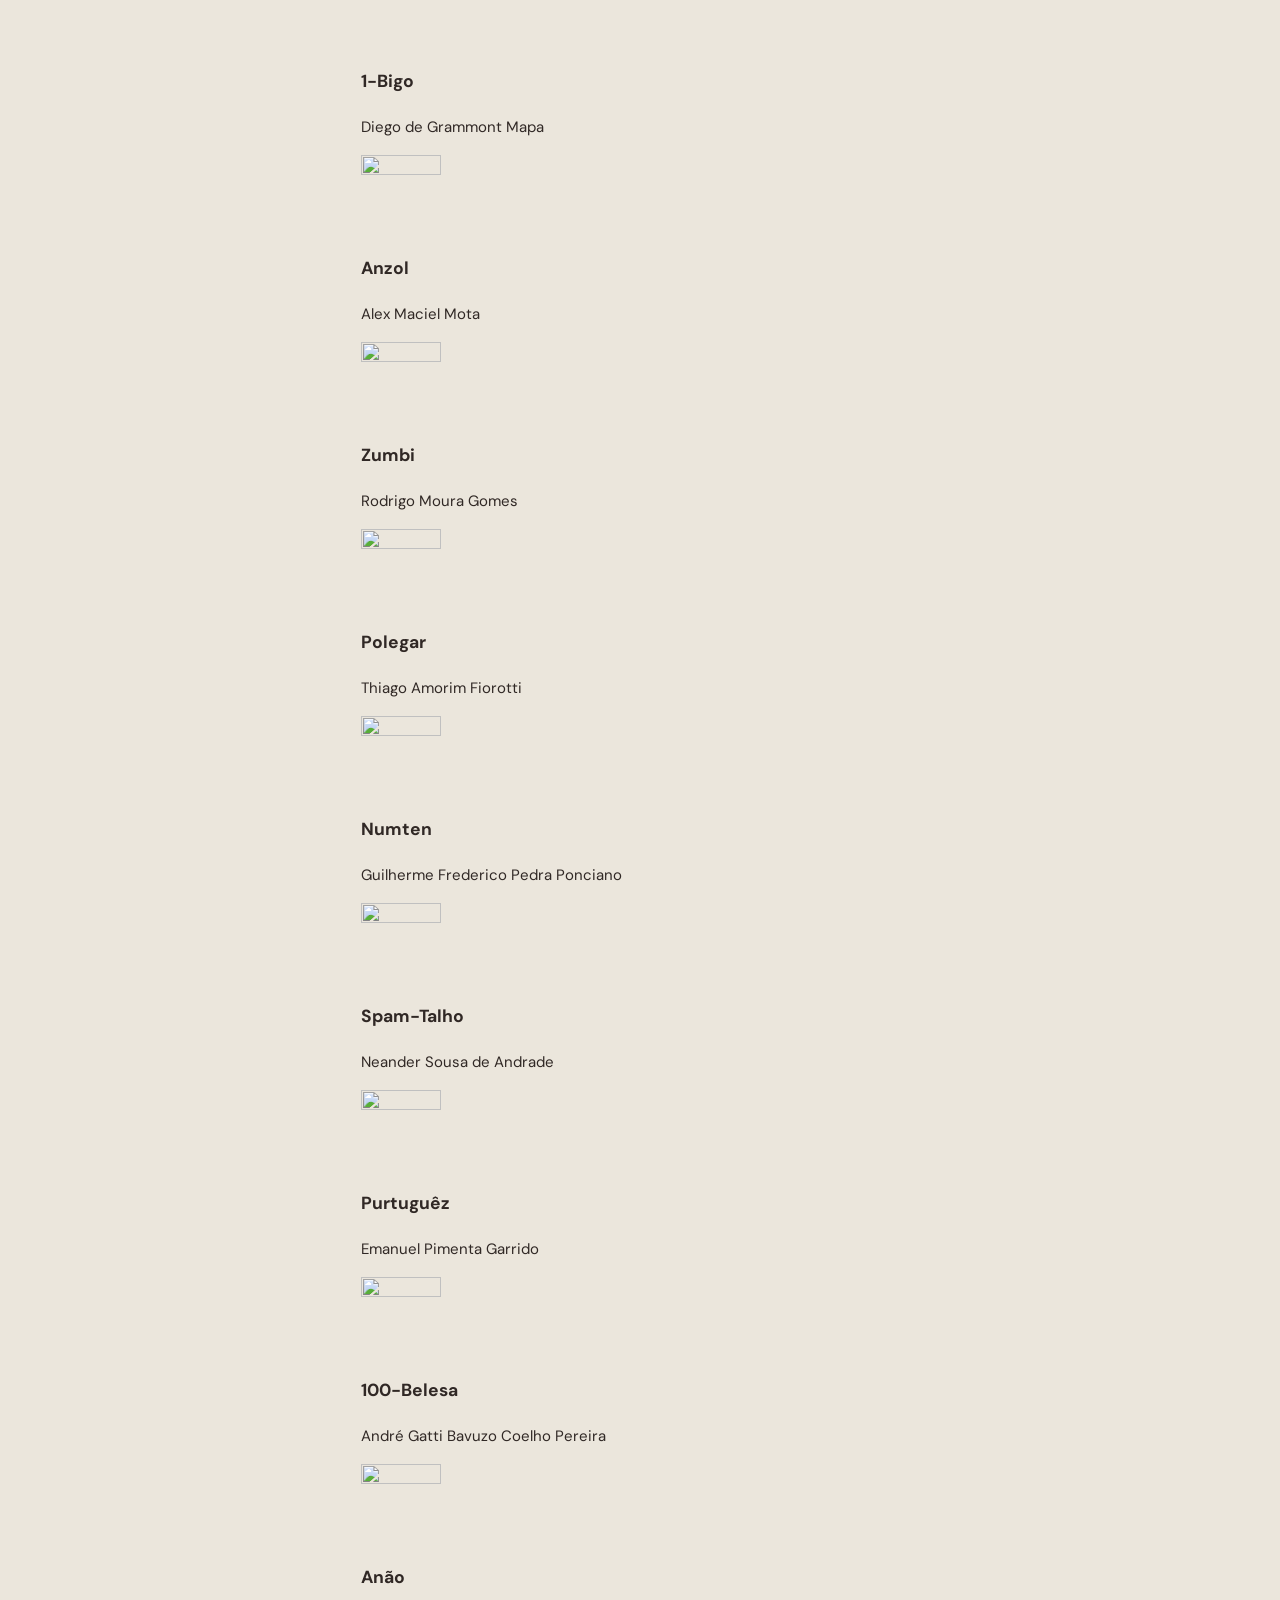
==== commit b84ecc00: "Add files via upload" ====
--- a/ex-alunos.html
+++ b/ex-alunos.html
@@ -2,25 +2,141 @@
 <html lang="pt-BR">
 <head>
 <meta charset="utf-8"><meta name="viewport" content="width=device-width,initial-scale=1">
-<meta name="theme-color" content="#ebe6dc"><meta name="description" content="Conheça os primeiros moradores e o acervo de gerações da República Adega, fundada em 1963, em Ouro Preto.">
-<meta property="og:title" content="Ex-alunos — República Adega"><meta property="og:description" content="Conheça os primeiros moradores e o acervo de gerações da República Adega, fundada em 1963, em Ouro Preto."><meta property="og:type" content="website"><meta property="og:locale" content="pt_BR">
+<meta name="theme-color" content="#ebe6dc"><meta name="description" content="Conheça os ex-alunos e homenageados da República Adega, em Ouro Preto.">
+<meta property="og:title" content="Ex-alunos e homenageados — República Adega"><meta property="og:description" content="Conheça os ex-alunos e homenageados da República Adega, em Ouro Preto."><meta property="og:type" content="website"><meta property="og:locale" content="pt_BR">
 <meta property="og:image" content="https://gabrielxcosta.github.io/republica-adega/imagens/logo-adega.png">
 <link rel="canonical" href="https://gabrielxcosta.github.io/republica-adega/ex-alunos.html"><link rel="icon" type="image/png" href="imagens/logo-adega.png"><link rel="apple-touch-icon" href="imagens/logo-adega.png">
-<link rel="stylesheet" href="assets/site.css"><title>Ex-alunos — República Adega</title>
+<link rel="stylesheet" href="assets/site.css"><title>Ex-alunos e homenageados — República Adega</title>
 </head>
 <body data-page="ex-alunos">
-<header class="site-header"><a class="brand" href="index.html" aria-label="República Adega — início">REPÚBLICA <span class="red">ADEGA</span></a><button class="mobile-menu" type="button" aria-expanded="false" aria-controls="primary-nav" aria-label="Abrir menu">MENU <span aria-hidden="true">☰</span></button><nav id="primary-nav" class="site-nav" aria-label="Navegação principal"><a href="index.html" data-nav="sobre" >SOBRE</a><a href="ex-alunos.html" data-nav="ex-alunos" class="active" aria-current="page">EX-ALUNOS</a><a href="homenageados.html" data-nav="homenageados" >HOMENAGEADOS</a><a href="moradores.html" data-nav="moradores" >MORADORES</a></nav></header>
+<header class="site-header"><a class="brand" href="index.html" aria-label="República Adega — início">REPÚBLICA <span class="red">ADEGA</span></a><button class="mobile-menu" type="button" aria-expanded="false" aria-controls="primary-nav" aria-label="Abrir menu">MENU <span aria-hidden="true">☰</span></button><nav id="primary-nav" class="site-nav" aria-label="Navegação principal"><a href="index.html" data-nav="sobre" >SOBRE</a><a href="ex-alunos.html" data-nav="ex-alunos" class="active" aria-current="page">EX-ALUNOS E HOMENAGEADOS</a><a href="moradores.html" data-nav="moradores" >MORADORES</a></nav></header>
 <main class="page-shell"><div id="sidebar"><aside class="sidebar-inner">
-<a class="sidebar-logo-link" href="index.html" aria-label="Voltar à página inicial"><img class="sidebar-logo" src="imagens/logo-adega-700.webp" alt="Logo principal da República Adega, no formato de barril de madeira" width="700" height="466"></a>
+<a class="sidebar-logo-link" href="index.html" aria-label="Voltar à página inicial"><img class="sidebar-logo" src="imagens/logo-adega.png" alt="Logo principal da República Adega, no formato de barril de madeira" width="700" height="466"></a>
 <h2 class="sidebar-name">República <em>Adega</em></h2><span class="sidebar-email">DESDE 1963 · OURO PRETO / MG</span>
-<div class="sidebar-divider"></div><h3 class="sidebar-title">NOSSA CASA</h3><p class="sidebar-text">Tradição, amizade e histórias compartilhadas desde 11 de março de 1963, no coração de Ouro Preto.</p>
-<div class="sidebar-divider"></div><h3 class="sidebar-title">LOCALIZAÇÃO</h3><p class="sidebar-text">Av. Vitorino Dias, 118<br>Centro Histórico · Ouro Preto / MG<br>CEP 35400-111</p>
+<div class="sidebar-divider"></div><h3 class="sidebar-title">INFORMAÇÕES GERAIS</h3><p class="sidebar-text">Av. Vitorino Dias, 118<br>Centro Histórico · Ouro Preto / MG<br>CEP 35400-111<br>Telefone: <a href="tel:+553135512445">(31) 3551-2445</a></p>
 <a class="sidebar-mini-link" href="index.html#localizacao">Ver no mapa ↗</a>
 <div class="sidebar-footer">© 2026 REPÚBLICA ADEGA</div></aside></div>
 <div class="page-main">
-<section class="paper reveal"><div class="section-kicker">01 / EX-ALUNOS</div><h1>Vínculos para <em>toda a vida.</em></h1><p class="lead">O tempo passa, mas as histórias de quem morou na Adega continuam fazendo parte da República.</p><div class="intro-rule"></div><p class="section-intro">Este espaço reunirá ex-moradores, turmas, fotografias e relatos, organizados de maneira cronológica. O acervo completo será ampliado à medida que os registros forem confirmados.</p></section>
-<section class="paper reveal"><div class="section-kicker">02 / PRIMEIRA GERAÇÃO</div><h2 class="section-title">O início de nossa <em>história.</em></h2><p class="section-intro">O relato histórico de 1963 recorda especialmente os quatro companheiros que ocuparam a primeira casa no Beco das Galinhas.</p><div class="people-grid"><article class="people-entry"><span class="record-label">FUNDAÇÃO · 1963</span><h3>Benedito França Barreto</h3><p>Bené · citado no relato da fundação.</p></article><article class="people-entry"><span class="record-label">FUNDAÇÃO · 1963</span><h3>Carlos Campos Bueno</h3><p>Carlos Bueno · integrante do grupo fundador.</p></article><article class="people-entry"><span class="record-label">FUNDAÇÃO · 1963</span><h3>Ernesto França Barreto</h3><p>Cacique · integrante do grupo fundador.</p></article><article class="people-entry"><span class="record-label">FUNDAÇÃO · 1963</span><h3>Serafim Carvalho Melo</h3><p>Remela · participante da fundação e da mudança para a Vitorino Dias.</p></article></div><div class="history-note"><span class="note-symbol" aria-hidden="true">i</span><p>O estatuto histórico também registra <strong>Urias Francisco de Lima</strong> como fundador. A seção será ampliada com as gerações posteriores, mediante confirmação documental.</p></div></section>
-<section class="paper reveal"><div class="section-kicker">03 / ACERVO DE GERAÇÕES</div><h2 class="section-title">Cada turma, uma <em>memória.</em></h2><div class="archive-callout"><img src="imagens/historia-primeira-casa.webp" alt="Página histórica com foto da primeira casa na Vitorino Dias" loading="lazy"><div><span class="record-label">ACERVO EM CONSTRUÇÃO</span><h3>Álbum de ex-alunos</h3><p>O espaço está preparado para nomes, apelidos, cursos, períodos de residência, fotografias e histórias enviadas pelos próprios ex-moradores.</p></div></div></section>
+<section class="paper reveal"><div class="section-kicker">01 / NOSSA COMUNIDADE</div><h1>Vínculos para <em>toda a vida.</em></h1><p class="lead">Este espaço reúne ex-alunos e homenageados de nossa querida casa.</p><div class="hero-actions"><a class="btn ghost" href="#ex-alunos">Ex-alunos</a><a class="btn ghost" href="#homenageados">Homenageados</a></div></section>
+<section class="paper reveal" id="ex-alunos"><div class="section-kicker">02 / EX-ALUNOS</div><h2 class="section-title">Ex-alunos</h2><div class="people-cards">
+<article class="person-card"><img src="imagens/pessoa.svg" alt="" width="80" height="80" loading="lazy"><h3>Barriga</h3><p>Cesarino Gois Cavalcanti</p></article>
+<article class="person-card"><img src="imagens/pessoa.svg" alt="" width="80" height="80" loading="lazy"><h3>Cotinha</h3><p>José Miguel Cota</p></article>
+<article class="person-card"><img src="imagens/pessoa.svg" alt="" width="80" height="80" loading="lazy"><h3>Cacique</h3><p>Ernesto França Barreto</p></article>
+<article class="person-card"><img src="imagens/pessoa.svg" alt="" width="80" height="80" loading="lazy"><h3>O Grego</h3><p>Antônio Eleutério de Souza</p></article>
+<article class="person-card"><img src="imagens/pessoa.svg" alt="" width="80" height="80" loading="lazy"><h3>Remela</h3><p>Serafim Carvalho Melo</p></article>
+<article class="person-card"><img src="imagens/pessoa.svg" alt="" width="80" height="80" loading="lazy"><h3>Bené</h3><p>Benedito França Barreto</p></article>
+<article class="person-card"><img src="imagens/pessoa.svg" alt="" width="80" height="80" loading="lazy"><h3>Pavão</h3><p>Fernando José dos Santos</p></article>
+<article class="person-card"><img src="imagens/pessoa.svg" alt="" width="80" height="80" loading="lazy"><h3>Zé Rachado</h3><p>José Thomás Gama da Silva</p></article>
+<article class="person-card"><img src="imagens/pessoa.svg" alt="" width="80" height="80" loading="lazy"><h3>Chiabi</h3><p>Jackson Chiabi Duarte</p></article>
+<article class="person-card"><img src="imagens/pessoa.svg" alt="" width="80" height="80" loading="lazy"><h3>Pilão</h3><p>Paulo de Tarso Ribeiro</p></article>
+<article class="person-card"><img src="imagens/pessoa.svg" alt="" width="80" height="80" loading="lazy"><h3>Grandão</h3><p>Urias Francisco de Lima</p></article>
+<article class="person-card"><img src="imagens/pessoa.svg" alt="" width="80" height="80" loading="lazy"><h3>Cupriá</h3><p>Newton Reis de Oliveira Luz</p></article>
+<article class="person-card"><img src="imagens/pessoa.svg" alt="" width="80" height="80" loading="lazy"><h3>Batistinha</h3><p>Itamar Batista Ramos</p></article>
+<article class="person-card"><img src="imagens/pessoa.svg" alt="" width="80" height="80" loading="lazy"><h3>Remopão</h3><p>Ayrton S. Mangualde</p></article>
+<article class="person-card"><img src="imagens/pessoa.svg" alt="" width="80" height="80" loading="lazy"><h3>Cabeça</h3><p>Luiz Augusto Prado de Souza</p></article>
+<article class="person-card"><img src="imagens/pessoa.svg" alt="" width="80" height="80" loading="lazy"><h3>Lula</h3><p>Luiz Carlos dos Santos</p></article>
+<article class="person-card"><img src="imagens/pessoa.svg" alt="" width="80" height="80" loading="lazy"><h3>Véi Zuza</h3><p>Napoleão José Lira Costa</p></article>
+<article class="person-card"><img src="imagens/pessoa.svg" alt="" width="80" height="80" loading="lazy"><h3>H.P.</h3><p>Mauro Lúcio Coelho</p></article>
+<article class="person-card"><img src="imagens/pessoa.svg" alt="" width="80" height="80" loading="lazy"><h3>Quiabo</h3><p>Dalmo Wilson Ribeiro Jr.</p></article>
+<article class="person-card"><img src="imagens/pessoa.svg" alt="" width="80" height="80" loading="lazy"><h3>Baxim</h3><p>Joetis Martins Peixoto</p></article>
+<article class="person-card"><img src="imagens/pessoa.svg" alt="" width="80" height="80" loading="lazy"><h3>Juju</h3><p>Júlio César Jerônimo Barroso</p></article>
+<article class="person-card"><img src="imagens/pessoa.svg" alt="" width="80" height="80" loading="lazy"><h3>Mafia</h3><p>Antônio Araújo Máfia</p></article>
+<article class="person-card"><img src="imagens/pessoa.svg" alt="" width="80" height="80" loading="lazy"><h3>Tartaruga</h3><p>Luiz Carlos Braga Filho</p></article>
+<article class="person-card"><img src="imagens/pessoa.svg" alt="" width="80" height="80" loading="lazy"><h3>Azeitona</h3><p>Roberto Goulart Madeira</p></article>
+<article class="person-card"><img src="imagens/pessoa.svg" alt="" width="80" height="80" loading="lazy"><h3>Britador</h3><p>José Roberto Filho</p></article>
+<article class="person-card"><img src="imagens/pessoa.svg" alt="" width="80" height="80" loading="lazy"><h3>Bareta</h3><p>Edson Morais de Almeida</p></article>
+<article class="person-card"><img src="imagens/pessoa.svg" alt="" width="80" height="80" loading="lazy"><h3>Foguete</h3><p>José Dias Leite</p></article>
+<article class="person-card"><img src="imagens/pessoa.svg" alt="" width="80" height="80" loading="lazy"><h3>Papim</h3><p>Luiz Carlos de Oliveira Sírio</p></article>
+<article class="person-card"><img src="imagens/pessoa.svg" alt="" width="80" height="80" loading="lazy"><h3>Zindira</h3><p>Edson Machado Durães</p></article>
+<article class="person-card"><img src="imagens/pessoa.svg" alt="" width="80" height="80" loading="lazy"><h3>Mancebo</h3><p>Abílio Eustáquio de Freitas</p></article>
+<article class="person-card"><img src="imagens/pessoa.svg" alt="" width="80" height="80" loading="lazy"><h3>Saci</h3><p>Rubem Geraldo de Castro</p></article>
+<article class="person-card"><img src="imagens/pessoa.svg" alt="" width="80" height="80" loading="lazy"><h3>John Lennon</h3><p>Roberto Tokio Uchida</p></article>
+<article class="person-card"><img src="imagens/pessoa.svg" alt="" width="80" height="80" loading="lazy"><h3>Fradim</h3><p>Carlos Alberto C. Pinto</p></article>
+<article class="person-card"><img src="imagens/pessoa.svg" alt="" width="80" height="80" loading="lazy"><h3>Turco</h3><p>Adib Salmen M. Serai Edine</p></article>
+<article class="person-card"><img src="imagens/pessoa.svg" alt="" width="80" height="80" loading="lazy"><h3>Laudelinus</h3><p>Juvenal Rabelo de Araújo</p></article>
+<article class="person-card"><img src="imagens/pessoa.svg" alt="" width="80" height="80" loading="lazy"><h3>Manikim</h3><p>Vanderlei Vilela</p></article>
+<article class="person-card"><img src="imagens/pessoa.svg" alt="" width="80" height="80" loading="lazy"><h3>Micróbio</h3><p>Hélio Gomes da Silva Jr.</p></article>
+<article class="person-card"><img src="imagens/pessoa.svg" alt="" width="80" height="80" loading="lazy"><h3>Véio</h3><p>Cláudio Martins de Oliveira</p></article>
+<article class="person-card"><img src="imagens/pessoa.svg" alt="" width="80" height="80" loading="lazy"><h3>Destro</h3><p>Nivaldo Destro</p></article>
+<article class="person-card"><img src="imagens/pessoa.svg" alt="" width="80" height="80" loading="lazy"><h3>Jamboi</h3><p>Ruzimar Batista Tavares</p></article>
+<article class="person-card"><img src="imagens/pessoa.svg" alt="" width="80" height="80" loading="lazy"><h3>Cuíca</h3><p>João Batista da Silva</p></article>
+<article class="person-card"><img src="imagens/pessoa.svg" alt="" width="80" height="80" loading="lazy"><h3>Xexéu</h3><p>Eduardo Oliveira Sirio</p></article>
+<article class="person-card"><img src="imagens/pessoa.svg" alt="" width="80" height="80" loading="lazy"><h3>Pepino</h3><p>Dalson Marzullo Ribeiro</p></article>
+<article class="person-card"><img src="imagens/pessoa.svg" alt="" width="80" height="80" loading="lazy"><h3>Angu</h3><p>Amarildo Gonçalves Ferreira</p></article>
+<article class="person-card"><img src="imagens/pessoa.svg" alt="" width="80" height="80" loading="lazy"><h3>Inflação</h3><p>Abílio Alves Boasquivis</p></article>
+<article class="person-card"><img src="imagens/pessoa.svg" alt="" width="80" height="80" loading="lazy"><h3>Phedô</h3><p>Marcus Vinícius Jerônimo Barroso</p></article>
+<article class="person-card"><img src="imagens/pessoa.svg" alt="" width="80" height="80" loading="lazy"><h3>Butão</h3><p>Marcelo Gualberto Rocha</p></article>
+<article class="person-card"><img src="imagens/pessoa.svg" alt="" width="80" height="80" loading="lazy"><h3>Cremoso</h3><p>Geraldo Arruda Maia</p></article>
+<article class="person-card"><img src="imagens/pessoa.svg" alt="" width="80" height="80" loading="lazy"><h3>Stilinha</h3><p>José Carlos da Silva</p></article>
+<article class="person-card"><img src="imagens/pessoa.svg" alt="" width="80" height="80" loading="lazy"><h3>Sucupira</h3><p>Jaime Alberto Sanchez Cáceres</p></article>
+<article class="person-card"><img src="imagens/pessoa.svg" alt="" width="80" height="80" loading="lazy"><h3>a</h3><p>Valdomiro Dias Rodrigues</p></article>
+<article class="person-card"><img src="imagens/pessoa.svg" alt="" width="80" height="80" loading="lazy"><h3>Pererê</h3><p>Roberto de Castro</p></article>
+<article class="person-card"><img src="imagens/pessoa.svg" alt="" width="80" height="80" loading="lazy"><h3>B.A.</h3><p>Altair Lúcio de Souza</p></article>
+<article class="person-card"><img src="imagens/pessoa.svg" alt="" width="80" height="80" loading="lazy"><h3>Recessão</h3><p>Rogério Rabelo Cunha</p></article>
+<article class="person-card"><img src="imagens/pessoa.svg" alt="" width="80" height="80" loading="lazy"><h3>Xis</h3><p>Helton da Silveira Carvalho</p></article>
+<article class="person-card"><img src="imagens/pessoa.svg" alt="" width="80" height="80" loading="lazy"><h3>Rubelita</h3><p>Everton Cardoso de Castro</p></article>
+<article class="person-card"><img src="imagens/pessoa.svg" alt="" width="80" height="80" loading="lazy"><h3>Nasal</h3><p>Marco Antônio Cordeiro Neves</p></article>
+<article class="person-card"><img src="imagens/pessoa.svg" alt="" width="80" height="80" loading="lazy"><h3>Fubá</h3><p>Marco Antônio Dias de Souza</p></article>
+<article class="person-card"><img src="imagens/pessoa.svg" alt="" width="80" height="80" loading="lazy"><h3>Ganso</h3><p>Weber de Brito Martins</p></article>
+<article class="person-card"><img src="imagens/pessoa.svg" alt="" width="80" height="80" loading="lazy"><h3>Sardinha</h3><p>Rodrigo Silva Magalhães</p></article>
+<article class="person-card"><img src="imagens/pessoa.svg" alt="" width="80" height="80" loading="lazy"><h3>Roliço</h3><p>Fabiano Stracieri</p></article>
+<article class="person-card"><img src="imagens/pessoa.svg" alt="" width="80" height="80" loading="lazy"><h3>Pirilampo</h3><p>Roniery Roncally Aparecido Dayrell Gomes</p></article>
+<article class="person-card"><img src="imagens/pessoa.svg" alt="" width="80" height="80" loading="lazy"><h3>Clone</h3><p>Deivison Morais Alvarenga</p></article>
+<article class="person-card"><img src="imagens/pessoa.svg" alt="" width="80" height="80" loading="lazy"><h3>Tôtonto</h3><p>Alexandre Lemos de Almeida</p></article>
+<article class="person-card"><img src="imagens/pessoa.svg" alt="" width="80" height="80" loading="lazy"><h3>Atrasado</h3><p>Rodrigo Fuertes Campos</p></article>
+<article class="person-card"><img src="imagens/pessoa.svg" alt="" width="80" height="80" loading="lazy"><h3>Rassa</h3><p>Breno Marcos dos Santos</p></article>
+<article class="person-card"><img src="imagens/pessoa.svg" alt="" width="80" height="80" loading="lazy"><h3>Cambek</h3><p>Luis Fernando de Queiroz Lavezzo</p></article>
+<article class="person-card"><img src="imagens/pessoa.svg" alt="" width="80" height="80" loading="lazy"><h3>Carnissa</h3><p>Osiel de Magalhães</p></article>
+<article class="person-card"><img src="imagens/pessoa.svg" alt="" width="80" height="80" loading="lazy"><h3>Zerocal</h3><p>Jean Carlos Fiorotti</p></article>
+<article class="person-card"><img src="imagens/pessoa.svg" alt="" width="80" height="80" loading="lazy"><h3>Patricin</h3><p>Luis Henrique Torres Dantas</p></article>
+<article class="person-card"><img src="imagens/pessoa.svg" alt="" width="80" height="80" loading="lazy"><h3>Refri</h3><p>Victor Hugo da Silva</p></article>
+<article class="person-card"><img src="imagens/pessoa.svg" alt="" width="80" height="80" loading="lazy"><h3>Tingidu</h3><p>Rafael Teixeira Lopes da Silva</p></article>
+<article class="person-card"><img src="imagens/pessoa.svg" alt="" width="80" height="80" loading="lazy"><h3>Kubanu</h3><p>Renato de Sousa Muniz</p></article>
+<article class="person-card"><img src="imagens/pessoa.svg" alt="" width="80" height="80" loading="lazy"><h3>Torcicolu</h3><p>Leandro Felipe de Sousa</p></article>
+<article class="person-card"><img src="imagens/pessoa.svg" alt="" width="80" height="80" loading="lazy"><h3>1-Bigo</h3><p>Diego de Grammont Mapa</p></article>
+<article class="person-card"><img src="imagens/pessoa.svg" alt="" width="80" height="80" loading="lazy"><h3>Anzol</h3><p>Alex Maciel Mota</p></article>
+<article class="person-card"><img src="imagens/pessoa.svg" alt="" width="80" height="80" loading="lazy"><h3>Zumbi</h3><p>Rodrigo Moura Gomes</p></article>
+<article class="person-card"><img src="imagens/pessoa.svg" alt="" width="80" height="80" loading="lazy"><h3>Polegar</h3><p>Thiago Amorim Fiorotti</p></article>
+<article class="person-card"><img src="imagens/pessoa.svg" alt="" width="80" height="80" loading="lazy"><h3>Numten</h3><p>Guilherme Frederico Pedra Ponciano</p></article>
+<article class="person-card"><img src="imagens/pessoa.svg" alt="" width="80" height="80" loading="lazy"><h3>Spam-Talho</h3><p>Neander Sousa de Andrade</p></article>
+<article class="person-card"><img src="imagens/pessoa.svg" alt="" width="80" height="80" loading="lazy"><h3>Purtuguêz</h3><p>Emanuel Pimenta Garrido</p></article>
+<article class="person-card"><img src="imagens/pessoa.svg" alt="" width="80" height="80" loading="lazy"><h3>100-Belesa</h3><p>André Gatti Bavuzo Coelho Pereira</p></article>
+<article class="person-card"><img src="imagens/pessoa.svg" alt="" width="80" height="80" loading="lazy"><h3>Anão</h3><p>Pedro Henrique Miranda</p></article>
+<article class="person-card"><img src="imagens/pessoa.svg" alt="" width="80" height="80" loading="lazy"><h3>Pelonstro</h3><p>Leandro Henrique de Souza Morais</p></article>
+<article class="person-card"><img src="imagens/pessoa.svg" alt="" width="80" height="80" loading="lazy"><h3>João Plenário</h3><p>Luiz Otávio Graçano Castro</p></article>
+<article class="person-card"><img src="imagens/pessoa.svg" alt="" width="80" height="80" loading="lazy"><h3>Buda Chinês</h3><p>Gustavo Guimarães Aguiar</p></article>
+<article class="person-card"><img src="imagens/pessoa.svg" alt="" width="80" height="80" loading="lazy"><h3>Toddym</h3><p>João Pedro Tavares Perna</p></article>
+<article class="person-card"><img src="imagens/pessoa.svg" alt="" width="80" height="80" loading="lazy"><h3>Decepção</h3><p>Daniel Henrique Silveira Sírio</p></article>
+<article class="person-card"><img src="imagens/pessoa.svg" alt="" width="80" height="80" loading="lazy"><h3>Mãozinha</h3><p>Jorge Luis Marques Gervásio</p></article>
+<article class="person-card"><img src="imagens/pessoa.svg" alt="" width="80" height="80" loading="lazy"><h3>Cirilo</h3><p>Gabriel Ferreira da Costa</p></article>
+<article class="person-card"><img src="imagens/pessoa.svg" alt="" width="80" height="80" loading="lazy"><h3>Guzerá</h3><p>Joseir Evangelista da Conceição Jr.</p></article>
+<article class="person-card"><img src="imagens/pessoa.svg" alt="" width="80" height="80" loading="lazy"><h3>Inhenho</h3><p>Arthur de Araujo Braga Ferreira</p></article>
+</div></section>
+<section class="paper reveal" id="homenageados"><div class="section-kicker">03 / HOMENAGEADOS</div><h2 class="section-title">Homenageados</h2><div class="people-cards">
+<article class="person-card"><img src="imagens/pessoa.svg" alt="" width="80" height="80" loading="lazy"><h3>Alemão</h3><p>Alberto Carlos Rietberg</p></article>
+<article class="person-card"><img src="imagens/pessoa.svg" alt="" width="80" height="80" loading="lazy"><h3>Olavo</h3><p>Olavo</p></article>
+<article class="person-card"><img src="imagens/pessoa.svg" alt="" width="80" height="80" loading="lazy"><h3>Décio</h3><p>Décio</p></article>
+<article class="person-card"><img src="imagens/pessoa.svg" alt="" width="80" height="80" loading="lazy"><h3>Mazé</h3><p>Maria José Ferreira</p></article>
+<article class="person-card"><img src="imagens/pessoa.svg" alt="" width="80" height="80" loading="lazy"><h3>Dion</h3><p>Dion Cássio França dos Santos</p></article>
+<article class="person-card"><img src="imagens/pessoa.svg" alt="" width="80" height="80" loading="lazy"><h3>Vânia</h3><p>Vania Margarida Cáus</p></article>
+<article class="person-card"><img src="imagens/pessoa.svg" alt="" width="80" height="80" loading="lazy"><h3>Gelia</h3><p>Gelia</p></article>
+<article class="person-card"><img src="imagens/pessoa.svg" alt="" width="80" height="80" loading="lazy"><h3>Deusilene</h3><p>Deusilene A. Botelho Schneider</p></article>
+<article class="person-card"><img src="imagens/pessoa.svg" alt="" width="80" height="80" loading="lazy"><h3>Pardal</h3><p>Polian Mól e Marques</p></article>
+<article class="person-card"><img src="imagens/pessoa.svg" alt="" width="80" height="80" loading="lazy"><h3>Jarbas</h3><p>Jarbas Ibrain</p></article>
+<article class="person-card"><img src="imagens/pessoa.svg" alt="" width="80" height="80" loading="lazy"><h3>Xará</h3><p>Rodrigo Rossi</p></article>
+<article class="person-card"><img src="imagens/pessoa.svg" alt="" width="80" height="80" loading="lazy"><h3>Heloísa</h3><p>Heloísa</p></article>
+<article class="person-card"><img src="imagens/pessoa.svg" alt="" width="80" height="80" loading="lazy"><h3>Conde</h3><p>Sebastião Rabelo Neto</p></article>
+<article class="person-card"><img src="imagens/pessoa.svg" alt="" width="80" height="80" loading="lazy"><h3>Dona Lili</h3><p>Não informado</p></article>
+<article class="person-card"><img src="imagens/pessoa.svg" alt="" width="80" height="80" loading="lazy"><h3>Luci Doida</h3><p>Luciene da Silva</p></article>
+<article class="person-card"><img src="imagens/pessoa.svg" alt="" width="80" height="80" loading="lazy"><h3>Má</h3><p>Marcelle Camargo</p></article>
+<article class="person-card"><img src="imagens/pessoa.svg" alt="" width="80" height="80" loading="lazy"><h3>Thaisão</h3><p>Thais Corrêa Santos</p></article>
+<article class="person-card"><img src="imagens/pessoa.svg" alt="" width="80" height="80" loading="lazy"><h3>Pato Rouco</h3><p>Jobs Teixeira</p></article>
+<article class="person-card"><img src="imagens/pessoa.svg" alt="" width="80" height="80" loading="lazy"><h3>Cirôla</h3><p>Gustavo Ferreira de Almeida</p></article>
+<article class="person-card"><img src="imagens/pessoa.svg" alt="" width="80" height="80" loading="lazy"><h3>Com-belesa</h3><p>Bruno Gatti Bavuzo</p></article>
+<article class="person-card"><img src="imagens/pessoa.svg" alt="" width="80" height="80" loading="lazy"><h3>El Tigre</h3><p>Juan M Torres</p></article>
+<article class="person-card"><img src="imagens/pessoa.svg" alt="" width="80" height="80" loading="lazy"><h3>365</h3><p>Ivo Avila Filho</p></article>
+<article class="person-card"><img src="imagens/pessoa.svg" alt="" width="80" height="80" loading="lazy"><h3>Kisuko</h3><p>Lucas Batista</p></article>
+</div></section>
 <p class="footer-note">República Adega · Avenida Vitorino Dias, 118 · Centro Histórico · Ouro Preto / MG</p></div></main>
 <script src="assets/site.js" defer></script>
 </body></html>
--- a/assets/site.css
+++ b/assets/site.css
@@ -1,10 +1,231 @@
 @import url('https://fonts.googleapis.com/css2?family=DM+Sans:wght@400;500;600;700&family=Libre+Baskerville:ital@0;1&display=swap');
-:root{--red:#65292D;--ink:#2d2926;--muted:#80766f;--border:#e4d9c7;--surface:#f4ecd9;--ivory:#f8f3e7;--card:#fffaf0}
-*{box-sizing:border-box}html{scroll-behavior:smooth}body{margin:0;background:var(--ivory);color:var(--ink);font:15px/1.8 'DM Sans',Arial,sans-serif}a{color:inherit;text-decoration:none}a:hover{color:var(--red)}button{font:inherit;cursor:pointer}em{font-family:'Libre Baskerville',Georgia,serif;font-weight:400;color:var(--red)}.red{color:var(--red)}
-.site-header{height:84px;padding:0 max(5vw,calc((100vw - 1220px)/2));display:flex;align-items:center;justify-content:space-between;gap:24px;border-bottom:1px solid var(--border);background:var(--ivory);position:sticky;top:0;z-index:30}.brand{font-weight:700;font-size:16px;letter-spacing:.09em;white-space:nowrap}.site-nav{display:flex;align-items:center;gap:28px}.site-nav a{font-size:11px;letter-spacing:.11em;font-weight:700;color:#655d56}.site-nav a:hover,.site-nav a.active{color:var(--red)}.mobile-menu{display:none;border:1px solid var(--border);background:transparent;border-radius:5px;padding:7px 10px;color:var(--red);font-size:12px}
-.page-shell{max-width:1220px;padding:70px 36px 115px;margin:auto;display:grid;grid-template-columns:255px minmax(0,1fr);gap:75px;align-items:start}#sidebar{position:sticky;top:135px}.sidebar-inner{max-width:235px}.portrait{height:164px;width:164px;object-fit:cover;border-radius:50%;border:5px solid #eee4d0;display:block;margin-bottom:23px}.sidebar-name{font:400 26px/1.32 'Libre Baskerville',Georgia,serif;margin:0 0 13px}.sidebar-email{font-size:10px;font-weight:700;color:var(--red);letter-spacing:.01em;overflow-wrap:anywhere}.sidebar-divider{width:100%;height:1px;background:var(--border);margin:26px 0}.sidebar-title,.section-kicker,.tiny,.category,.eyebrow{font-size:11px;letter-spacing:.14em;color:var(--red);font-weight:700}.sidebar-title{color:#665d56;margin:0 0 9px}.sidebar-text{font-size:13px;color:#766d64;line-height:1.9;margin:0}.sidebar-footer{margin-top:54px;font-size:10px;color:#9d9489;letter-spacing:.08em}.page-main{min-width:0}.paper{border-bottom:1px solid var(--border);padding:8px 0 58px;margin-bottom:47px}.paper:last-child{border:0}.section-kicker{margin-bottom:29px}h1,h2,h3,p{overflow-wrap:break-word}h1{font:400 clamp(35px,3.8vw,52px)/1.27 'Libre Baskerville',Georgia,serif;letter-spacing:-.04em;margin:0 0 22px}h2.section-title{font:400 clamp(23px,2.4vw,34px)/1.45 'Libre Baskerville',Georgia,serif;margin:0 0 21px}.large,.lead{color:#665e55;font-size:18px;line-height:1.9}.muted{color:var(--muted)}
-.about-heading{display:grid;grid-template-columns:minmax(0,1fr) 244px;gap:26px;align-items:center;margin-bottom:50px}.about-heading .tiny{margin-bottom:17px}.about-heading .large{margin:0}.emblem-wrap{height:251px;display:flex;align-items:center;justify-content:center;flex-direction:column}.emblem-wrap img{width:210px;height:210px;object-fit:contain;display:block}.emblem-label,.small-mono{font-size:10px;letter-spacing:.12em;color:#9c8f82;text-align:center}.info-grid{display:grid;grid-template-columns:1fr 1fr;gap:46px}.info-grid h2,.paper h2:not(.section-title){font-size:12px;letter-spacing:.13em;color:var(--red);font-family:'DM Sans',Arial,sans-serif;font-weight:700;margin:0 0 14px}.info-grid h2:not(:first-child){margin-top:40px}.info-grid p{font-size:14px;color:#665f57;margin:0}.details{display:grid;grid-template-columns:90px minmax(0,1fr);gap:11px 13px;font-size:13px;margin:0}.details dt{color:#92877b}.details dd{margin:0;color:#61574f}.link-strip{border-top:1px solid var(--border);margin-top:43px;padding-top:18px;display:flex;gap:12px 22px;flex-wrap:wrap}.link-strip a,.text-link{font-size:12px;font-weight:600;color:var(--red)}.two-col{display:grid;grid-template-columns:1.4fr .85fr;gap:35px}.two-col p{color:#665f57}
-.reveal{opacity:0;transform:translateY(19px);transition:opacity .85s ease,transform 1s cubic-bezier(.19,1,.22,1)}.reveal.visible{opacity:1;transform:none}.detail-card,.timeline article{border-top:1px solid var(--border);padding:25px 0}.detail-card h2,.timeline h3{font:500 19px/1.45 'DM Sans',sans-serif!important;color:var(--ink)!important;letter-spacing:0!important;margin:6px 0 10px!important}.detail-card p,.timeline p{font-size:14px;color:#71685e}.project-grid{display:grid;grid-template-columns:repeat(2,minmax(0,1fr));gap:24px}.project-card{border:1px solid var(--border);background:var(--card);border-radius:6px;overflow:hidden;padding-bottom:18px}.project-cover{display:flex;height:185px;align-items:center;justify-content:center;background:var(--surface);border-bottom:1px solid var(--border);transition:background .4s}.project-cover:hover{background:#eaddca}.project-icon{width:160px;height:140px;object-fit:contain}.card-meta{display:flex;justify-content:space-between;font-size:11px;letter-spacing:.1em;color:var(--red);padding:14px 18px 0}.project-card h2{font:600 17px/1.4 'DM Sans',sans-serif!important;margin:10px 18px!important;color:var(--ink)!important;letter-spacing:0!important}.project-card p{font-size:13px;color:#766c62;margin:10px 18px 18px}.pill-list{display:flex;gap:8px;flex-wrap:wrap}.pill-list span{font-size:12px;color:#74695e;padding:7px 12px;border:1px solid var(--border);border-radius:20px}.timeline{margin-bottom:30px}.timeline article{border-left:2px solid #aa7678;border-top:0;padding:2px 0 18px 20px}.timeline span{font-size:12px;font-weight:700;color:var(--red)}.footer-note{color:#9d9287;font-size:12px}.placeholder{background:var(--surface);border:1px dashed #cbbca8;border-radius:6px;padding:24px;color:#74695e;font-size:13px}.person-cover{width:100%;height:185px;object-fit:cover;display:block}.hero-quote{padding:20px 25px;border-left:3px solid var(--red);background:var(--surface);font:italic 18px/1.7 'Libre Baskerville',Georgia,serif;color:var(--red)}
-@media(max-width:1000px){.page-shell{gap:35px;grid-template-columns:210px 1fr;padding:48px 25px}.site-header{padding:0 25px}.site-nav{gap:14px}.about-heading{grid-template-columns:1fr 190px}.emblem-wrap img{width:190px;height:190px}}
-@media(max-width:740px){.site-header{height:70px;flex-wrap:wrap}.site-nav{gap:10px;overflow-x:auto;width:100%;order:3;padding:0 0 8px}.site-header{height:auto;min-height:82px;padding:12px 18px 0}.page-shell{display:block;padding:30px 22px}.sidebar-inner{max-width:none;display:grid;grid-template-columns:90px 1fr;gap:0 16px;align-items:start}.portrait{height:85px;width:85px;grid-row:span 3}.sidebar-name{font-size:20px}.sidebar-divider,.sidebar-title,.sidebar-text,.sidebar-footer{grid-column:span 2}.sidebar-divider{margin:15px 0}.sidebar-footer{display:none}#sidebar{position:static;margin-bottom:37px}.about-heading{grid-template-columns:1fr}.emblem-wrap{height:210px}.info-grid,.two-col{grid-template-columns:1fr;gap:25px}.project-grid{grid-template-columns:1fr}.paper{padding-bottom:37px;margin-bottom:32px}}
-@media(prefers-reduced-motion:reduce){.reveal{opacity:1;transform:none;transition:none}html{scroll-behavior:auto}}
+
+:root {
+  --ivory:#ebe6dc;
+  --wine:#61262a;
+  --ink:#302825;
+  --muted:#6e635c;
+  --border:#d7ccc0;
+  --card:#f5f0e8;
+  --soft:#e5dcd0;
+}
+*,*::before,*::after {box-sizing:border-box}
+html {scroll-behavior:smooth; scroll-padding-top:94px}
+body {margin:0; min-width:0; background:var(--ivory); color:var(--ink); font:15px/1.75 'DM Sans',Arial,sans-serif; -webkit-font-smoothing:antialiased}
+img,svg,video,canvas {max-width:100%}
+img {height:auto}
+a {color:inherit; text-decoration:none}
+a:hover {color:var(--wine)}
+a:focus-visible,button:focus-visible {outline:2px solid var(--wine); outline-offset:4px}
+button {font:inherit; cursor:pointer}
+.red {color:var(--wine)}
+em {font-family:'Libre Baskerville',Georgia,serif; font-weight:400; color:var(--wine)}
+::selection {background:var(--wine); color:#fff}
+
+/* Cabeçalho do portfólio original, com dimensões contidas */
+.site-header {position:sticky; top:0; z-index:50; width:100%; min-height:72px; padding:0 max(28px,calc((100vw - 1192px)/2)); display:flex; align-items:center; justify-content:space-between; gap:28px; background:rgba(235,230,220,.97); border-bottom:1px solid var(--border); backdrop-filter:blur(10px)}
+.brand {font-size:14px; font-weight:700; letter-spacing:.11em; white-space:nowrap}
+.site-nav {display:flex; align-items:center; flex-wrap:wrap; justify-content:flex-end; gap:25px}
+.site-nav a {position:relative; display:block; padding:9px 0; color:#665951; font-size:11px; font-weight:700; letter-spacing:.095em}
+.site-nav a:hover,.site-nav a.active {color:var(--wine)}
+.site-nav a.active::after {content:''; position:absolute; bottom:3px; left:0; right:0; height:2px; background:var(--wine)}
+.mobile-menu {display:none; padding:8px 10px; border:1px solid var(--border); border-radius:4px; background:transparent; color:var(--wine); font-size:11px; font-weight:700; letter-spacing:.06em}
+
+/* Grade principal: nenhuma imagem ou coluna pode alargar a página */
+.page-shell {width:min(100%,1192px); margin:0 auto; padding:54px 32px 95px; display:grid; grid-template-columns:minmax(0,215px) minmax(0,1fr); gap:clamp(38px,5.5vw,84px); align-items:start}
+.page-shell>* {min-width:0}
+#sidebar {position:sticky; top:112px; min-width:0}
+.sidebar-inner {max-width:215px}
+.sidebar-logo-link {display:block; width:min(100%,194px); margin:0 0 18px}
+.sidebar-logo {display:block; width:100%; height:auto; filter:drop-shadow(0 5px 6px rgba(47,21,15,.09))}
+.sidebar-name {font:400 24px/1.36 'Libre Baskerville',Georgia,serif; letter-spacing:-.025em; margin:0 0 8px}
+.sidebar-email {font-size:10px; font-weight:700; letter-spacing:.06em; color:var(--wine)}
+.sidebar-divider {height:1px; background:var(--border); margin:19px 0}
+.sidebar-title {margin:0 0 8px; color:#6d5d53; font-size:10px; font-weight:700; letter-spacing:.12em}
+.sidebar-text {margin:0; color:#70645c; font-size:12px; line-height:1.8; overflow-wrap:anywhere}
+.sidebar-mini-link {display:inline-block; color:var(--wine); font-size:12px; font-weight:700; margin-top:10px}
+.sidebar-footer {margin-top:28px; font-size:10px; color:#95867a; letter-spacing:.045em}
+.page-main {min-width:0; max-width:100%}
+
+/* Corpo editorial */
+h1,h2,h3,p {overflow-wrap:break-word}
+h1 {font:400 clamp(35px,3.5vw,49px)/1.27 'Libre Baskerville',Georgia,serif; letter-spacing:-.034em; margin:0 0 20px}
+h2.section-title {font:400 clamp(24px,2.6vw,33px)/1.4 'Libre Baskerville',Georgia,serif; letter-spacing:-.028em; margin:0 0 17px}
+.section-kicker,.tiny,.record-label {font-size:10px; font-weight:700; color:var(--wine); letter-spacing:.14em}
+.section-kicker {margin:0 0 19px}
+.paper {padding:0 0 44px; margin:0 0 43px; border-bottom:1px solid var(--border)}
+.paper:last-of-type {border-bottom:0}
+.lead,.large {color:#655a53; font-size:17px; line-height:1.85}
+.lead {max-width:725px; margin:0}
+.section-intro {max-width:740px; color:#665a53; font-size:14px; line-height:1.85; margin:0 0 25px}
+.muted {color:var(--muted)}
+.footer-note {margin:35px 0 0; font-size:11px; line-height:1.7; color:#95877b}
+/* Conteúdo sempre visível, mesmo sem JavaScript ou com conexão lenta */
+.reveal,.reveal.visible {opacity:1; transform:none; transition:none}
+
+/* Introdução: apenas uma aplicação do logo, na coluna lateral */
+.introduction {padding-bottom:36px; margin-bottom:40px}
+.about-heading {display:block; max-width:800px; margin:0 0 27px}
+.about-heading .tiny {margin:0 0 13px}
+.about-heading h1 {max-width:780px; margin-bottom:17px}
+.about-heading .large {max-width:715px; margin:0; font-size:17px; line-height:1.85}
+.hero-actions {display:flex; flex-wrap:wrap; gap:10px; margin-top:23px}
+.btn {display:inline-flex; align-items:center; justify-content:center; gap:10px; padding:11px 17px; min-height:42px; border:1px solid var(--wine); background:var(--wine); border-radius:4px; font-size:12px; font-weight:700; color:#fff; transition:background .18s ease}
+.btn:hover {background:#773439; color:#fff}
+.btn.ghost {background:transparent; color:var(--wine)}
+.btn.ghost:hover {background:#e4d5cc; color:var(--wine)}
+.stat-ribbon {display:grid; grid-template-columns:repeat(3,minmax(0,1fr)); border-top:1px solid var(--border); border-bottom:1px solid var(--border)}
+.stat-ribbon>div {min-width:0; padding:16px 15px 15px 0; display:flex; flex-direction:column}
+.stat-ribbon>div+div {border-left:1px solid var(--border); padding-left:21px}
+.stat-ribbon strong {font:400 clamp(17px,2vw,24px)/1.3 'Libre Baskerville',Georgia,serif; color:var(--wine); white-space:normal}
+.stat-ribbon span {font-size:11px; color:#7a6c63; line-height:1.6; margin-top:4px}
+
+/* Linha do tempo */
+.modern-timeline {margin:17px 0 0}
+.modern-timeline article {display:grid; grid-template-columns:108px minmax(0,1fr); gap:19px; padding:20px 0 22px; border-top:1px solid var(--border)}
+.modern-timeline .time-mark {color:var(--wine); font-size:10px; font-weight:700; letter-spacing:.08em; padding-top:4px}
+.modern-timeline h3 {font:600 16px/1.5 'DM Sans',Arial,sans-serif; margin:0 0 7px}
+.modern-timeline p {color:#655b55; font-size:13px; line-height:1.85; margin:0}
+.history-note {display:flex; align-items:flex-start; gap:13px; margin-top:23px; padding:16px 18px; background:#e2d9cf; border-left:3px solid var(--wine); border-radius:0 5px 5px 0}
+.history-note p {color:#605650; font-size:12px; line-height:1.8; margin:0}
+.note-symbol {width:23px; height:23px; border:1px solid var(--wine); border-radius:50%; color:var(--wine); display:grid; place-items:center; flex:0 0 23px; font:600 14px Georgia,serif}
+
+.tradition-grid {display:grid; grid-template-columns:repeat(3,minmax(0,1fr)); gap:20px}
+.tradition {min-width:0; padding-top:15px; border-top:2px solid var(--wine)}
+.tradition>span {color:var(--wine); font-size:10px; font-weight:700}
+.tradition h3 {font-size:15px; line-height:1.4; margin:12px 0 8px}
+.tradition p {font-size:12px; line-height:1.8; margin:0; color:#6b5e56}
+
+/* Acervo: imagens limitadas à grade, sem vazamento lateral */
+.archive-grid {display:grid; grid-template-columns:repeat(2,minmax(0,1fr)); gap:18px}
+.archive-grid figure {min-width:0; margin:0; overflow:hidden; background:var(--card); border:1px solid var(--border); border-radius:5px}
+.archive-grid figure a {display:block; width:100%; height:220px; background:#ded4c9; overflow:hidden}
+.archive-grid figure img {display:block; width:100%; height:100%; object-fit:contain; object-position:center; transition:transform .25s ease}
+.archive-grid figure.archive-feature img {object-fit:cover}
+.archive-grid figure a:hover img {transform:scale(1.025)}
+.archive-grid figcaption {padding:12px 14px 15px}
+.archive-grid figcaption strong {display:block; font-size:13px; line-height:1.5}
+.archive-grid figcaption span {display:block; margin-top:5px; font-size:11px; color:#7b6e66; line-height:1.6}
+.source-line {font-size:11px; line-height:1.7; color:#827468; margin:14px 0 0}
+
+/* Vagas */
+.vacancies {padding:26px 26px 31px; background:#e5dcd1; border:1px solid var(--border); border-radius:5px}
+.vacancies .section-kicker {margin-bottom:15px}
+.vacancy-content {display:grid; grid-template-columns:minmax(0,1fr) 150px; align-items:center; gap:26px}
+.vacancy-content p {color:#60564e; font-size:13px; line-height:1.8; margin:0 0 10px}
+.vacancy-content p:last-child {margin-bottom:0}
+.fine-print {color:#7b6b61!important; font-size:11px!important}
+.vacancy-seal {width:143px; height:143px; border:2px solid var(--wine); border-radius:50%; display:flex; flex-direction:column; align-items:center; justify-content:center; gap:4px; color:var(--wine); text-align:center; transform:rotate(-7deg)}
+.vacancy-seal span,.vacancy-seal small {font-size:9px; font-weight:700; letter-spacing:.055em}
+.vacancy-seal strong {font-size:16px; letter-spacing:.025em}
+
+/* Mapa — quadro contido ao corpo do texto */
+.map-frame {max-width:100%; overflow:hidden; border:1px solid var(--border); border-radius:6px; background:var(--card)}
+.map-topline {min-height:48px; padding:11px 16px; display:flex; align-items:center; gap:10px; color:#f8eee7; background:var(--wine); font-size:10px; font-weight:700; letter-spacing:.075em}
+.map-topline a {margin-left:auto; color:#fff8ef; text-decoration:underline; text-underline-offset:3px; text-align:right}
+.map-dot {flex-shrink:0; width:8px; height:8px; border-radius:50%; background:#ead7c4}
+.map-frame iframe {display:block; width:100%; max-width:100%; height:310px; border:0; background:#ddd5c8}
+.map-address {padding:15px 17px; display:flex; align-items:center; gap:14px; border-top:1px solid var(--border)}
+.address-pin {display:grid; place-items:center; width:40px; height:40px; flex:0 0 40px; border-radius:50%; background:#eaded4; color:var(--wine)}
+.address-pin svg {width:21px; height:21px}
+.map-address strong {display:block; color:var(--wine); font-size:14px}
+.map-address span {display:block; font-size:12px; line-height:1.6; color:#71665e}
+.nearby-grid {margin-top:23px; display:grid; grid-template-columns:repeat(4,minmax(0,1fr)); gap:14px}
+.nearby-grid>div {min-width:0; padding-top:12px; border-top:2px solid #bba59a}
+.nearby-grid span {display:block; margin-bottom:8px; color:var(--wine); font-size:10px; font-weight:700}
+.nearby-grid strong {display:block; font-size:12px; line-height:1.5}
+.nearby-grid p {color:#766a61; margin:6px 0 0; font-size:11px; line-height:1.7}
+.sources-panel p {color:#635951; font-size:13px; line-height:1.85}
+.link-strip {display:flex; flex-wrap:wrap; gap:11px 19px; padding-top:17px; margin-top:26px; border-top:1px solid var(--border)}
+.link-strip a,.text-link {font-size:12px; font-weight:700; color:var(--wine)}
+.link-strip a:hover {text-decoration:underline; text-underline-offset:4px}
+
+/* Demais páginas */
+.intro-rule {height:1px; background:var(--border); margin:30px 0}
+.people-grid {display:grid; grid-template-columns:repeat(2,minmax(0,1fr)); gap:15px}
+.people-entry {min-width:0; padding:17px 18px; border:1px solid var(--border); border-radius:5px; background:var(--card)}
+.people-entry h3 {margin:12px 0 7px; font:600 16px/1.45 'DM Sans',Arial,sans-serif}
+.people-entry p {color:#756961; margin:0; font-size:12px}
+.archive-callout {display:grid; grid-template-columns:145px minmax(0,1fr); align-items:center; gap:19px; padding:14px; background:var(--card); border:1px solid var(--border); border-radius:5px}
+.archive-callout img {display:block; width:100%; height:150px; object-fit:cover; object-position:top; border-radius:3px}
+.archive-callout h3 {font-size:18px; margin:8px 0}
+.archive-callout p {font-size:13px; color:#756960; margin:0}
+.honor-panel,.person-tile {display:flex; align-items:center; gap:22px; min-width:0; padding:24px; background:var(--card); border:1px solid var(--border); border-radius:5px}
+.honor-mark {display:grid; place-items:center; flex:0 0 90px; width:90px; height:90px; border:2px solid var(--wine); border-radius:50%; color:var(--wine); font:italic 52px Georgia,serif}
+.honor-panel h3,.person-tile h3 {font-size:18px; line-height:1.4; margin:8px 0}
+.honor-panel p,.person-tile p {font-size:13px; line-height:1.8; color:#71665d; margin:0}
+.person-symbol {flex:0 0 105px; width:105px}
+.person-symbol img {display:block; width:100%; height:auto}
+.placeholder {padding:22px; border:1px dashed #cbbca8; background:var(--soft); color:#74695e; border-radius:5px; font-size:13px}
+
+@media(max-width:1000px) {
+  .site-header {padding:0 24px}
+  .site-nav {gap:15px}
+  .page-shell {padding:42px 24px 80px; grid-template-columns:minmax(0,185px) minmax(0,1fr); gap:32px}
+  .sidebar-inner {max-width:185px}
+  .sidebar-logo-link {width:180px}
+  .nearby-grid {grid-template-columns:repeat(2,minmax(0,1fr))}
+  .tradition-grid {gap:13px}
+}
+@media(max-width:700px) {
+  html {scroll-padding-top:76px}
+  .site-header {min-height:66px; padding:10px 18px; flex-wrap:wrap; gap:10px}
+  .brand {font-size:12px; letter-spacing:.08em}
+  .mobile-menu {display:block; margin-left:auto}
+  .site-nav {display:none; order:3; width:100%; padding:9px 0 5px; border-top:1px solid var(--border); flex-direction:column; align-items:stretch; gap:0}
+  .site-nav.open {display:flex}
+  .site-nav a {padding:10px 2px; font-size:12px}
+  .site-nav a.active::after {display:none}
+  .page-shell {display:block; padding:25px 19px 66px}
+  #sidebar {position:static; margin:0 0 30px}
+  .sidebar-inner {max-width:100%; display:grid; grid-template-columns:112px minmax(0,1fr); align-items:center; gap:0 16px; padding:0 0 24px; border-bottom:1px solid var(--border)}
+  .sidebar-logo-link {grid-row:span 2; align-self:center; width:112px; margin:0}
+  .sidebar-name {font-size:21px; margin:0 0 3px}
+  .sidebar-email {font-size:9px; line-height:1.5}
+  .sidebar-inner>.sidebar-divider,.sidebar-inner>.sidebar-title,.sidebar-inner>.sidebar-text,.sidebar-inner>.sidebar-mini-link,.sidebar-footer {display:none}
+  .paper {padding-bottom:34px; margin-bottom:33px}
+  .section-kicker {margin-bottom:13px}
+  h1 {font-size:clamp(32px,7vw,43px)}
+  h2.section-title {font-size:clamp(24px,5.5vw,31px)}
+  .large,.lead,.about-heading .large {font-size:15px; line-height:1.8}
+  .about-heading {margin-bottom:23px}
+  .hero-actions {margin-top:19px}
+  .btn {min-height:40px; font-size:11px; padding:10px 13px}
+  .stat-ribbon>div {padding:12px 7px 13px 0}
+  .stat-ribbon>div+div {padding-left:11px}
+  .stat-ribbon strong {font-size:18px}
+  .stat-ribbon span {font-size:10px}
+  .modern-timeline article {grid-template-columns:1fr; gap:5px; padding:18px 0}
+  .modern-timeline .time-mark {padding:0}
+  .tradition-grid {grid-template-columns:1fr; gap:19px}
+  .archive-grid {grid-template-columns:1fr; gap:15px}
+  .archive-grid figure a {height:230px}
+  .vacancies {padding:21px 17px 25px}
+  .vacancy-content {grid-template-columns:1fr; gap:12px}
+  .vacancy-seal {width:auto; height:auto; border:0; border-top:1px solid var(--border); border-radius:0; transform:none; padding:15px 0 0; flex-direction:row; gap:9px; justify-content:flex-start; flex-wrap:wrap}
+  .vacancy-seal strong {font-size:13px}
+  .map-frame iframe {height:285px}
+  .map-topline {flex-wrap:wrap; gap:9px; font-size:9px}
+  .map-address {align-items:flex-start}
+  .people-grid {grid-template-columns:1fr}
+  .archive-callout {grid-template-columns:110px minmax(0,1fr); gap:12px}
+  .archive-callout img {height:125px}
+  .honor-panel,.person-tile {gap:15px; padding:16px}
+  .honor-mark {flex-basis:70px; width:70px; height:70px; font-size:40px}
+  .person-symbol {flex-basis:85px; width:85px}
+}
+@media(max-width:390px) {
+  .page-shell {padding-left:16px; padding-right:16px}
+  .site-header {padding-left:15px; padding-right:15px}
+  .hero-actions .btn {flex:1 1 100%}
+  .stat-ribbon {grid-template-columns:1fr; padding:3px 0}
+  .stat-ribbon>div,.stat-ribbon>div+div {flex-direction:row; align-items:baseline; justify-content:space-between; gap:12px; padding:8px 0; border-left:0}
+  .stat-ribbon>div+div {border-top:1px solid var(--border)}
+  .stat-ribbon strong {white-space:nowrap; font-size:17px}
+  .stat-ribbon span {text-align:right; margin:0}
+  .nearby-grid {grid-template-columns:1fr}
+  .archive-callout {grid-template-columns:1fr}
+  .archive-callout img {height:190px}
+  .honor-panel,.person-tile {align-items:flex-start; flex-direction:column}
+}
+@media(prefers-reduced-motion:reduce) {html {scroll-behavior:auto} * {animation:none!important; transition:none!important}}
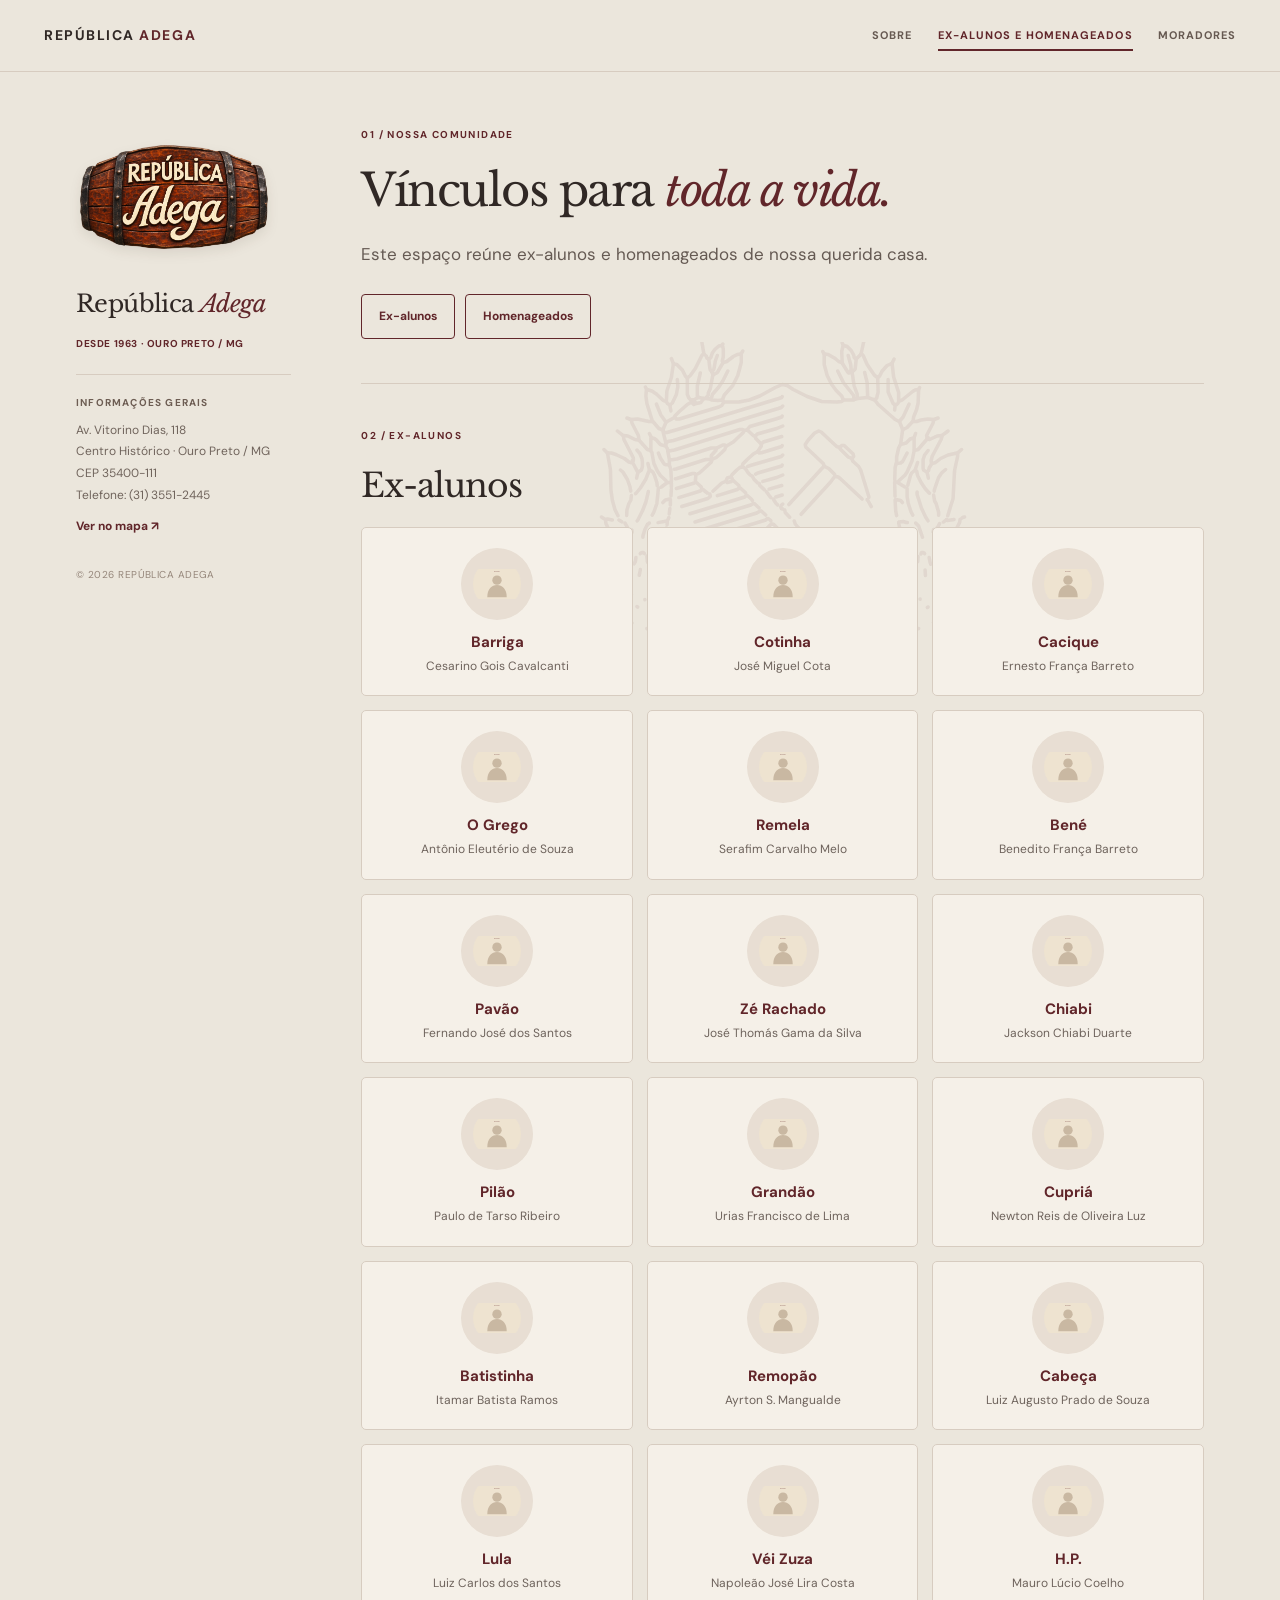
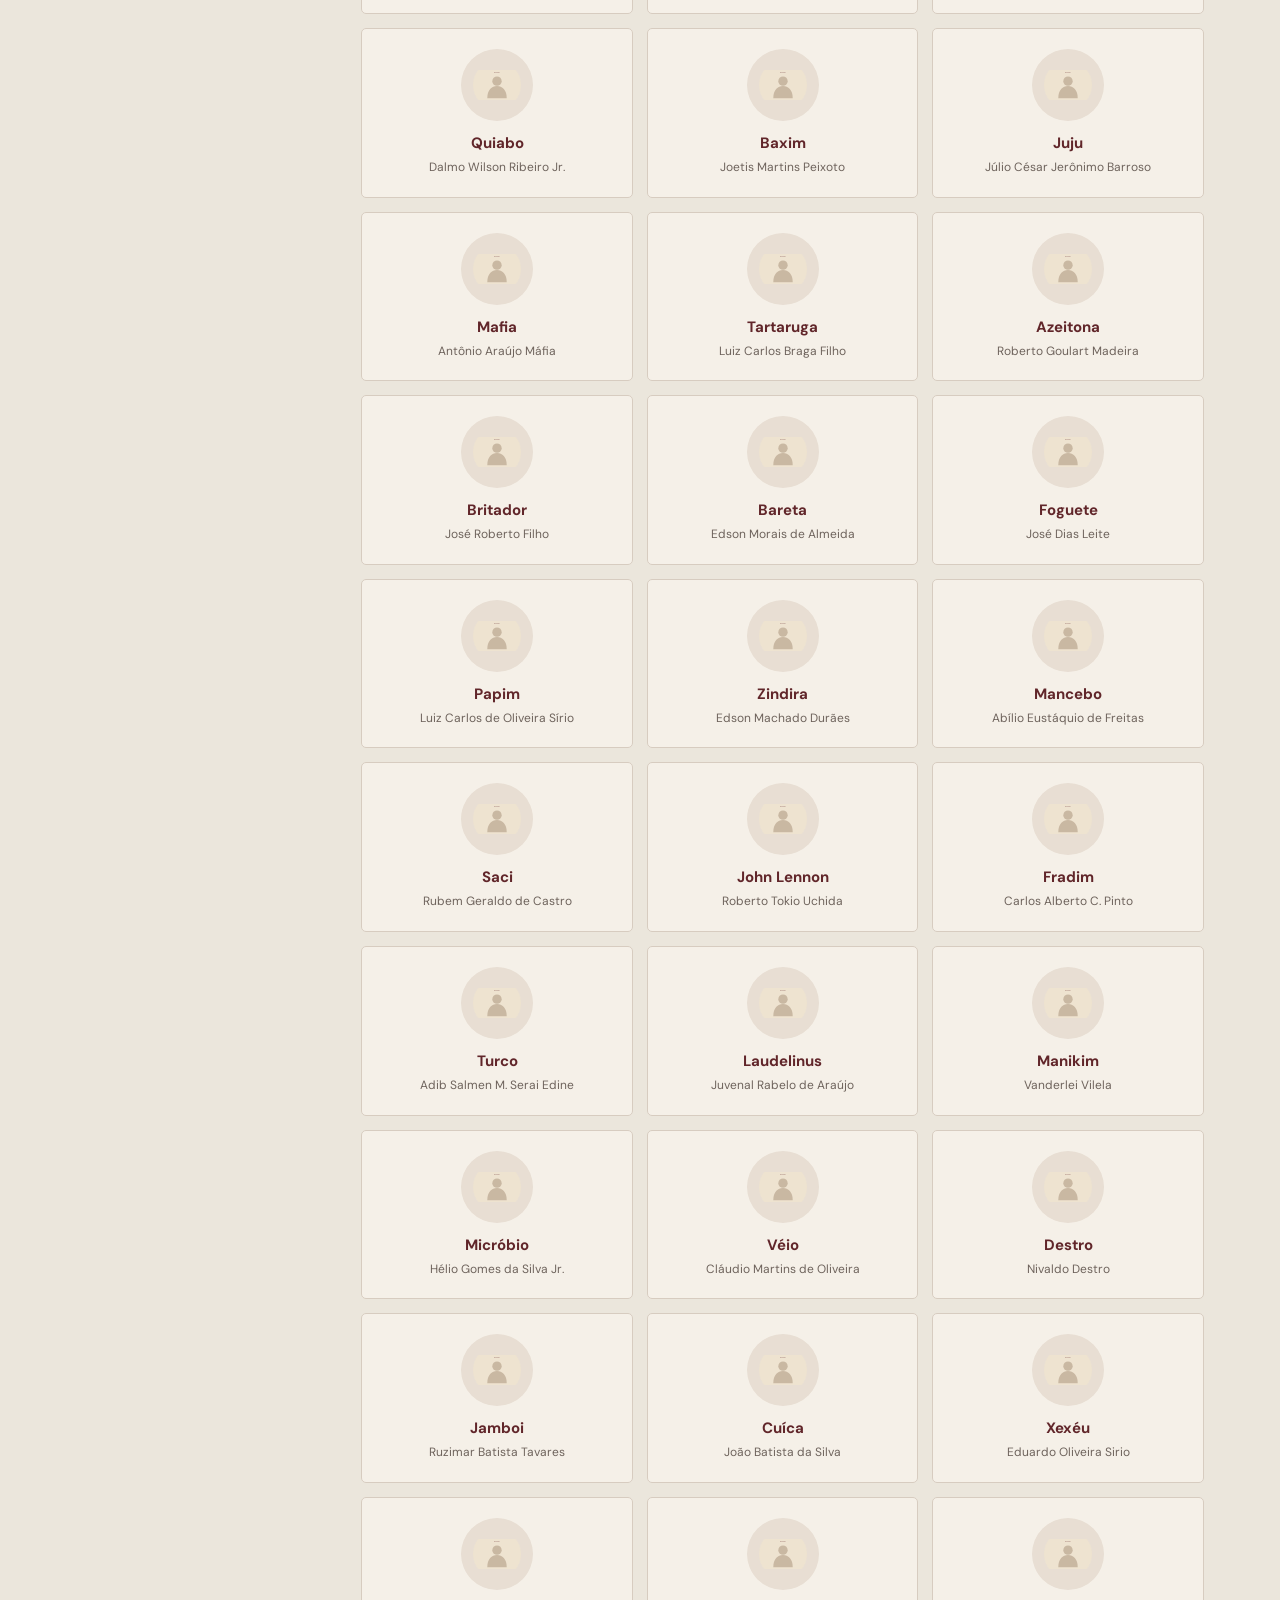
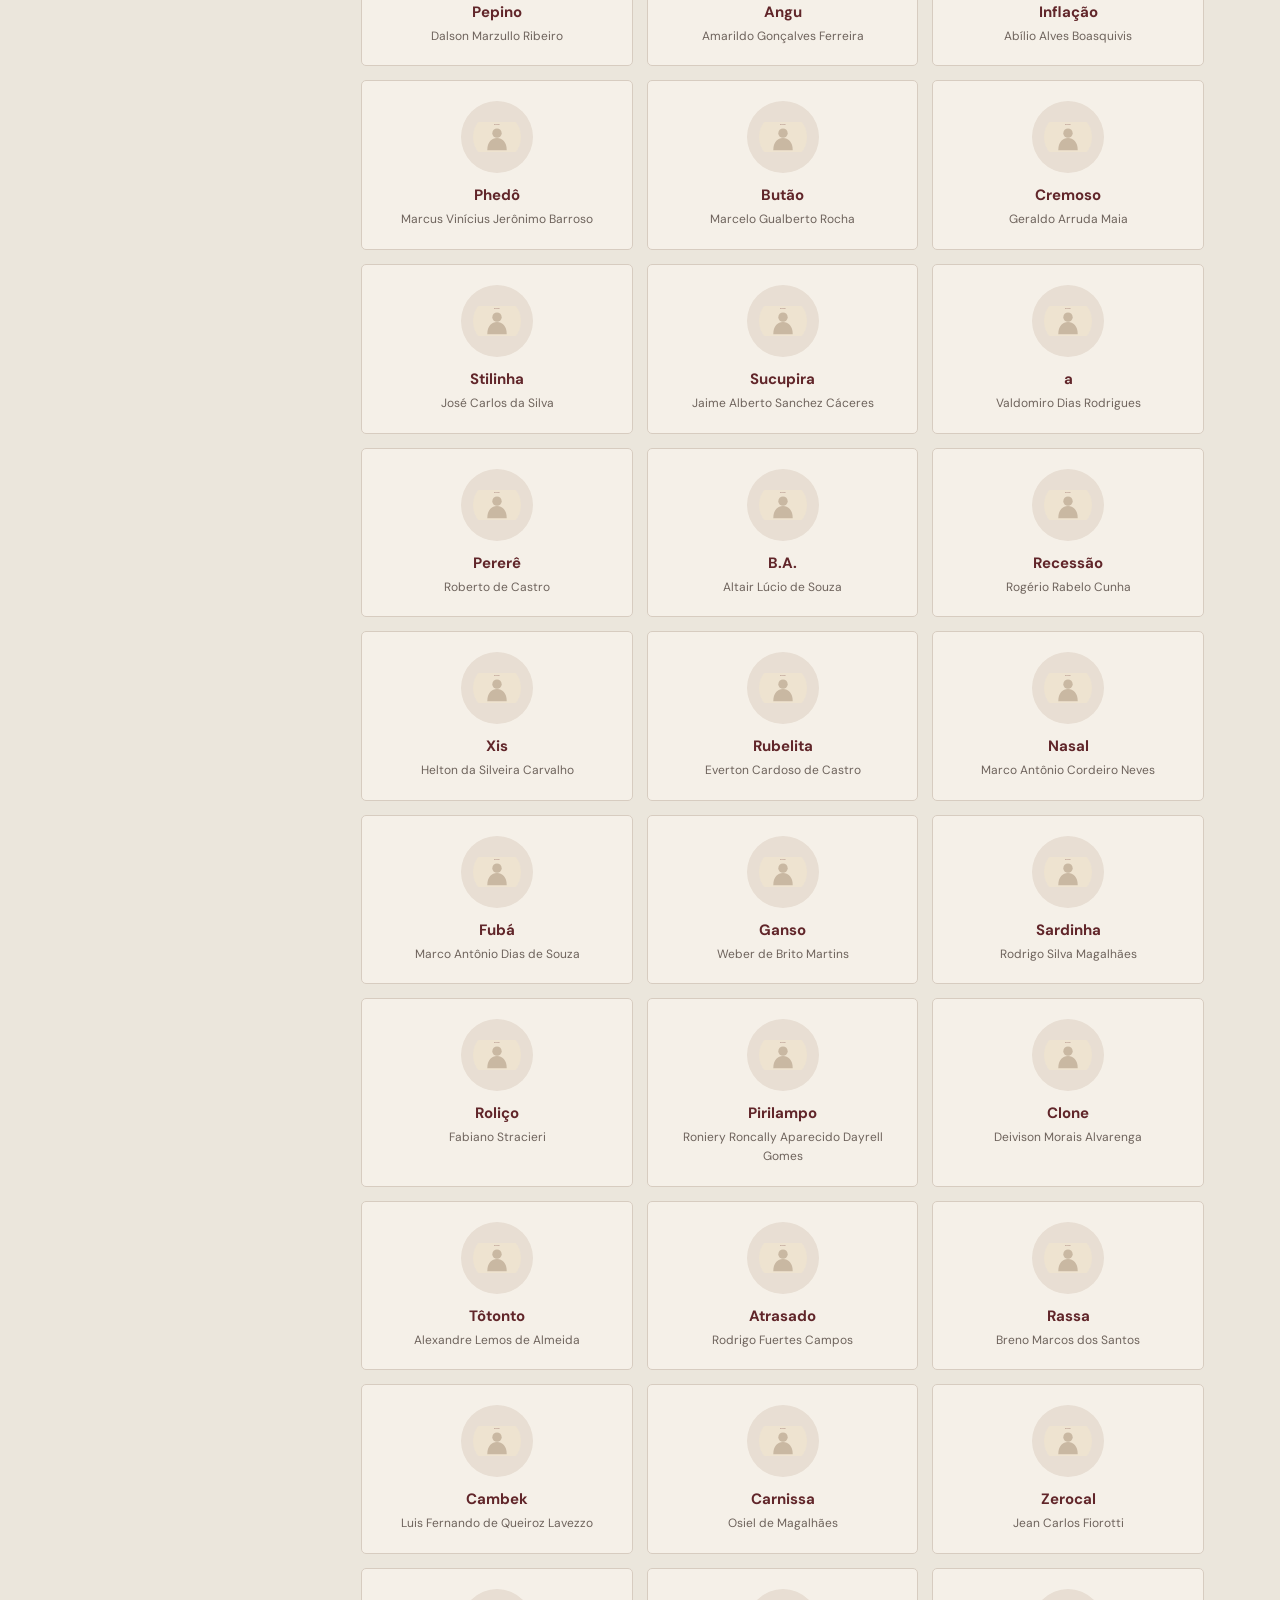
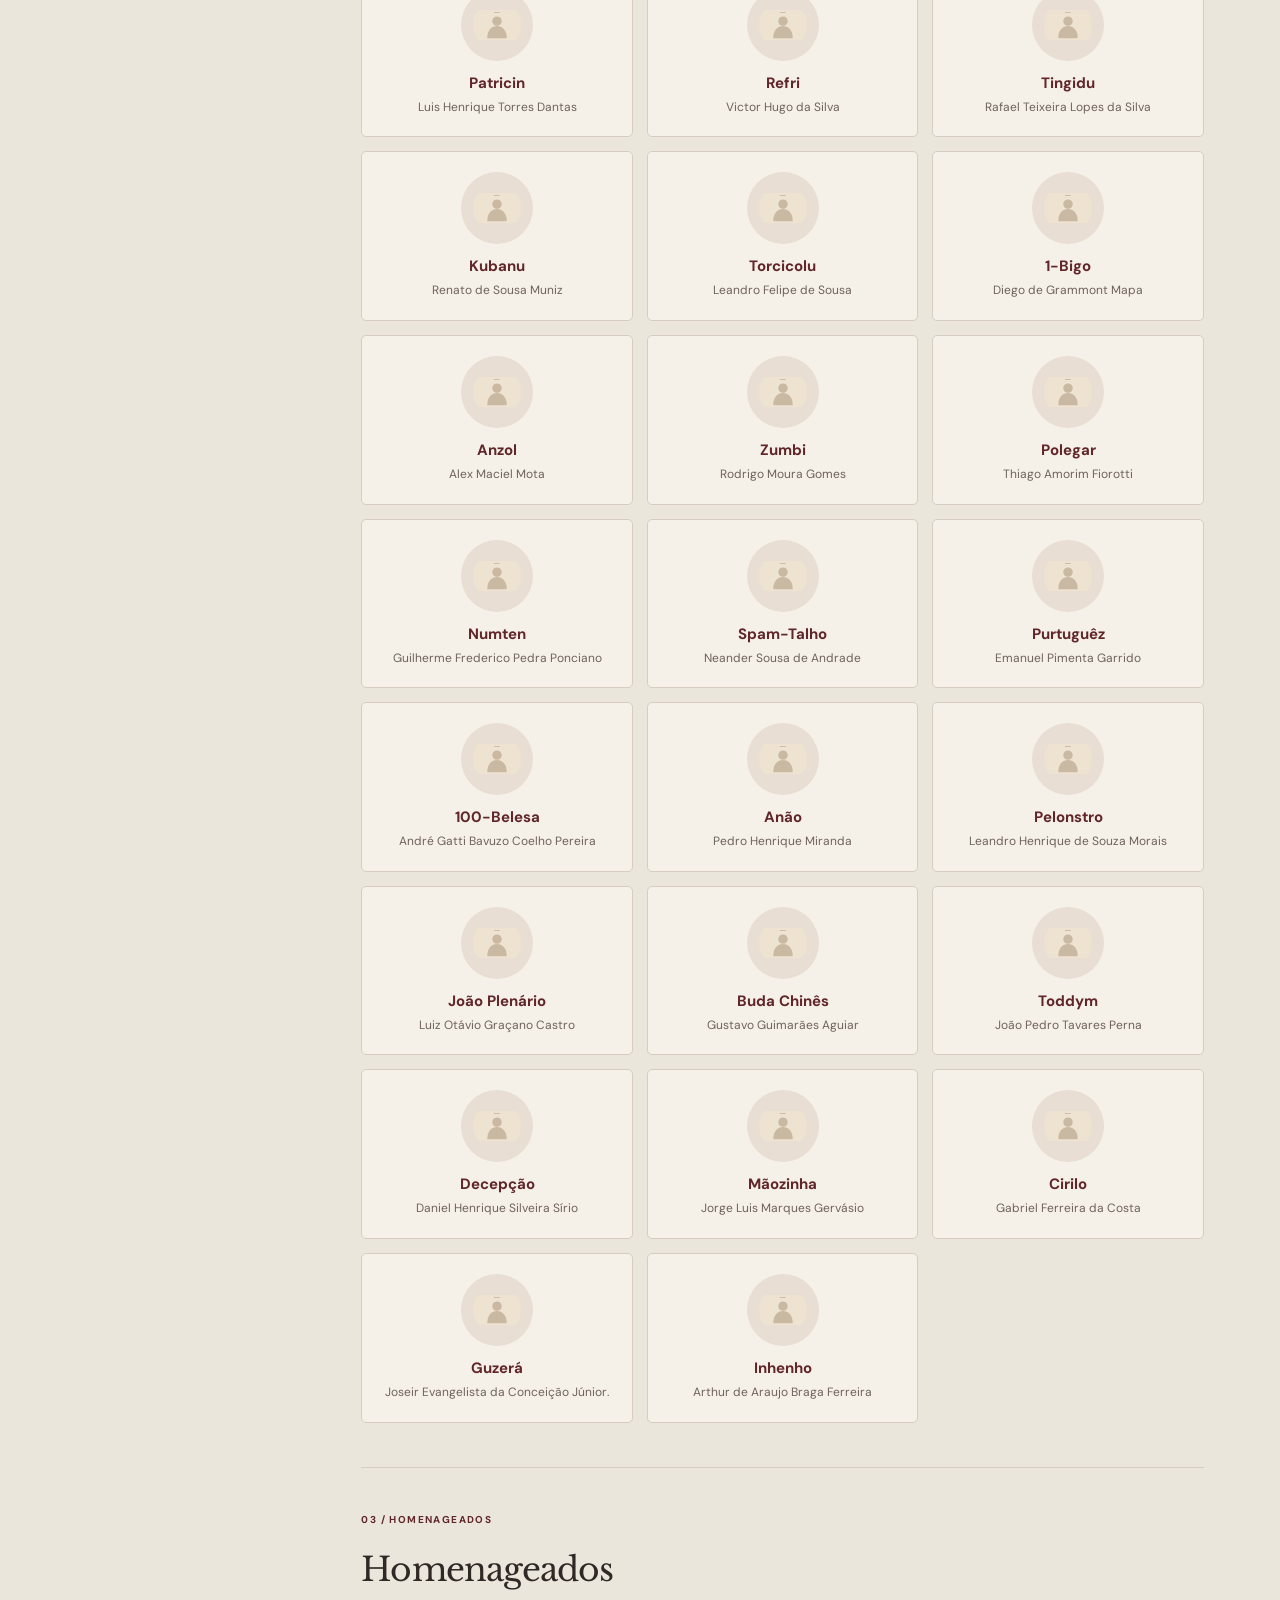
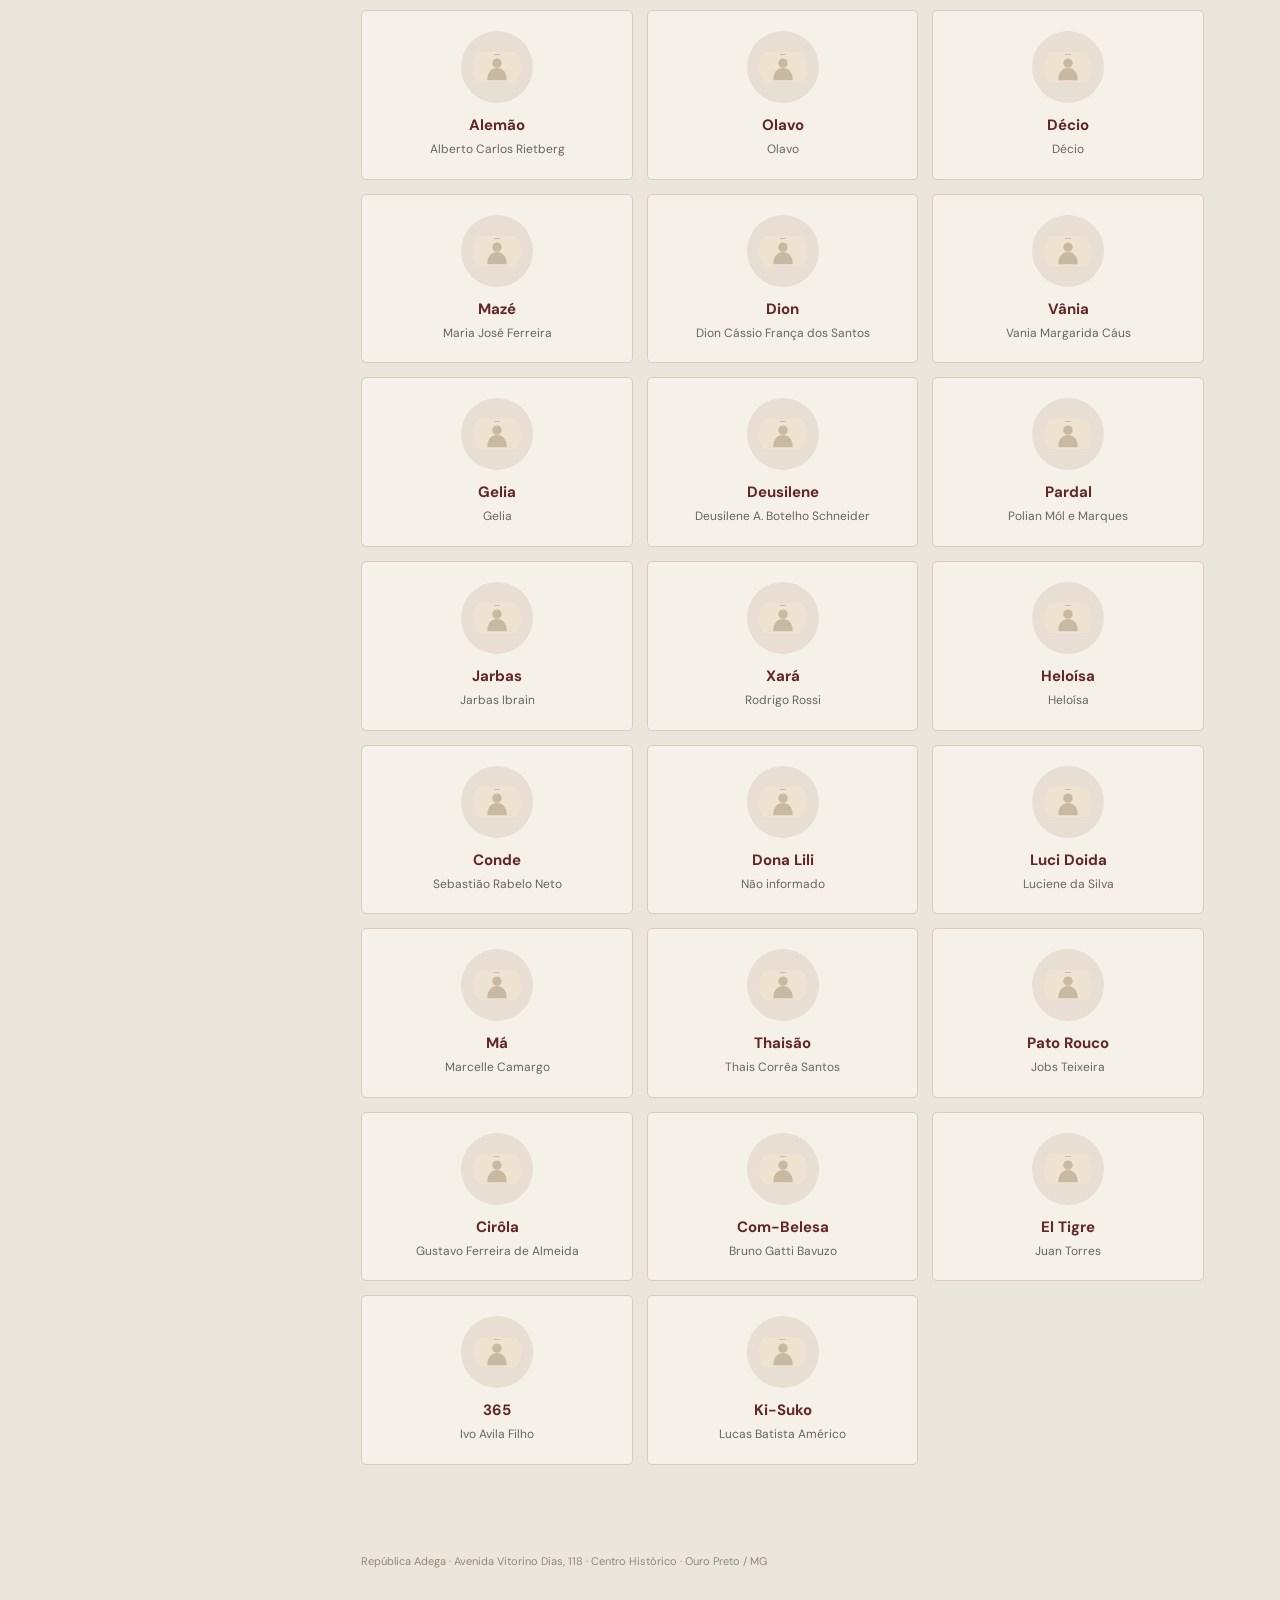
==== commit 20adbf30: "Add files via upload" ====
--- a/ex-alunos.html
+++ b/ex-alunos.html
@@ -109,7 +109,7 @@
 <article class="person-card"><img src="imagens/pessoa.svg" alt="" width="80" height="80" loading="lazy"><h3>Decepção</h3><p>Daniel Henrique Silveira Sírio</p></article>
 <article class="person-card"><img src="imagens/pessoa.svg" alt="" width="80" height="80" loading="lazy"><h3>Mãozinha</h3><p>Jorge Luis Marques Gervásio</p></article>
 <article class="person-card"><img src="imagens/pessoa.svg" alt="" width="80" height="80" loading="lazy"><h3>Cirilo</h3><p>Gabriel Ferreira da Costa</p></article>
-<article class="person-card"><img src="imagens/pessoa.svg" alt="" width="80" height="80" loading="lazy"><h3>Guzerá</h3><p>Joseir Evangelista da Conceição Jr.</p></article>
+<article class="person-card"><img src="imagens/pessoa.svg" alt="" width="80" height="80" loading="lazy"><h3>Guzerá</h3><p>Joseir Evangelista da Conceição Júnior.</p></article>
 <article class="person-card"><img src="imagens/pessoa.svg" alt="" width="80" height="80" loading="lazy"><h3>Inhenho</h3><p>Arthur de Araujo Braga Ferreira</p></article>
 </div></section>
 <section class="paper reveal" id="homenageados"><div class="section-kicker">03 / HOMENAGEADOS</div><h2 class="section-title">Homenageados</h2><div class="people-cards">
@@ -132,10 +132,10 @@
 <article class="person-card"><img src="imagens/pessoa.svg" alt="" width="80" height="80" loading="lazy"><h3>Thaisão</h3><p>Thais Corrêa Santos</p></article>
 <article class="person-card"><img src="imagens/pessoa.svg" alt="" width="80" height="80" loading="lazy"><h3>Pato Rouco</h3><p>Jobs Teixeira</p></article>
 <article class="person-card"><img src="imagens/pessoa.svg" alt="" width="80" height="80" loading="lazy"><h3>Cirôla</h3><p>Gustavo Ferreira de Almeida</p></article>
-<article class="person-card"><img src="imagens/pessoa.svg" alt="" width="80" height="80" loading="lazy"><h3>Com-belesa</h3><p>Bruno Gatti Bavuzo</p></article>
-<article class="person-card"><img src="imagens/pessoa.svg" alt="" width="80" height="80" loading="lazy"><h3>El Tigre</h3><p>Juan M Torres</p></article>
+<article class="person-card"><img src="imagens/pessoa.svg" alt="" width="80" height="80" loading="lazy"><h3>Com-Belesa</h3><p>Bruno Gatti Bavuzo</p></article>
+<article class="person-card"><img src="imagens/pessoa.svg" alt="" width="80" height="80" loading="lazy"><h3>El Tigre</h3><p>Juan Torres</p></article>
 <article class="person-card"><img src="imagens/pessoa.svg" alt="" width="80" height="80" loading="lazy"><h3>365</h3><p>Ivo Avila Filho</p></article>
-<article class="person-card"><img src="imagens/pessoa.svg" alt="" width="80" height="80" loading="lazy"><h3>Kisuko</h3><p>Lucas Batista</p></article>
+<article class="person-card"><img src="imagens/pessoa.svg" alt="" width="80" height="80" loading="lazy"><h3>Ki-Suko</h3><p>Lucas Batista Américo</p></article>
 </div></section>
 <p class="footer-note">República Adega · Avenida Vitorino Dias, 118 · Centro Histórico · Ouro Preto / MG</p></div></main>
 <script src="assets/site.js" defer></script>
--- a/assets/site.css
+++ b/assets/site.css
@@ -45,7 +45,8 @@
 .sidebar-text {margin:0; color:#70645c; font-size:12px; line-height:1.8; overflow-wrap:anywhere}
 .sidebar-mini-link {display:inline-block; color:var(--wine); font-size:12px; font-weight:700; margin-top:10px}
 .sidebar-footer {margin-top:28px; font-size:10px; color:#95867a; letter-spacing:.045em}
-.page-main {min-width:0; max-width:100%}
+.page-main {position:relative; isolation:isolate; min-width:0; max-width:100%}
+.page-main::before {content:""; position:sticky; top:0; display:block; width:100%; height:100vh; margin-bottom:-100vh; z-index:-1; pointer-events:none; background:url("../imagens/EM.png") center center / min(75%, 500px) auto no-repeat; opacity:.07}
 
 /* Corpo editorial */
 h1,h2,h3,p {overflow-wrap:break-word}
@@ -229,3 +230,58 @@
   .honor-panel,.person-tile {align-items:flex-start; flex-direction:column}
 }
 @media(prefers-reduced-motion:reduce) {html {scroll-behavior:auto} * {animation:none!important; transition:none!important}}
+
+/* Fotos da casa */
+.photo-carousel {width:min(100%, 620px); margin:0 auto}
+.carousel-frame {position:relative; overflow:hidden; border-radius:6px; background:#ddd5c8}
+.carousel-photo-link {display:block; aspect-ratio:3/2}
+.carousel-photo-link img {display:block; width:100%; height:100%; object-fit:contain; transition:transform .3s ease}
+.carousel-photo-link:hover img {transform:scale(1.02)}
+.carousel-arrow {position:absolute; top:50%; transform:translateY(-50%); display:grid; place-items:center; width:42px; height:42px; padding:0; border:0; border-radius:50%; background:rgba(48,40,37,.78); color:white; font-size:30px; line-height:1; transition:background .2s}
+.carousel-arrow:hover {background:var(--wine)}
+.carousel-arrow.prev {left:12px}
+.carousel-arrow.next {right:12px}
+.carousel-meta {display:flex; justify-content:space-between; gap:12px; padding:10px 2px 0; color:var(--muted); font-size:11px; font-weight:700; letter-spacing:.04em}
+.nearby-hint {margin:20px 0 0; color:var(--muted); font-size:12px}
+.nearby-grid {margin-top:10px}
+.nearby-grid>button {min-width:0; padding:12px 4px 8px; border:0; border-top:2px solid #bba59a; background:transparent; color:inherit; text-align:left; transition:background .2s,border-color .2s}
+.nearby-grid>button:hover,.nearby-grid>button:focus-visible,.nearby-grid>button.selected {border-color:var(--wine); background:#e7ddd2}
+.nearby-grid small {display:block; color:#766a61; margin:6px 0 0; font-size:11px; line-height:1.7}
+
+/* Entrada progressiva quando o navegador oferece animações ligadas à rolagem. */
+@supports (animation-timeline: view()) {
+  @media (prefers-reduced-motion: no-preference) {
+    .paper, .modern-timeline article, .nearby-grid > button, .vacancy-content > *, .photo-carousel {
+      animation: emerge linear both;
+      animation-timeline: view();
+      animation-range: entry 0% entry 20%;
+    }
+    @keyframes emerge {
+      from {opacity:0; transform:translateY(16px)}
+      to {opacity:1; transform:translateY(0)}
+    }
+  }
+}
+
+/* Cartões de ex-alunos e homenageados */
+.people-cards {display:grid; grid-template-columns:repeat(3,minmax(0,1fr)); gap:14px}
+.person-card {min-width:0; padding:20px 15px; text-align:center; background:var(--card); border:1px solid var(--border); border-radius:5px; transition:transform .2s ease,box-shadow .2s ease}
+.person-card:hover {transform:translateY(-3px); box-shadow:0 6px 18px rgba(48,40,37,.1)}
+.person-card img {display:block; width:72px; height:72px; object-fit:contain; margin:0 auto 12px; padding:12px; border-radius:50%; background:#e8ded3}
+.person-card h3 {margin:0 0 4px; font-size:15px; line-height:1.4; color:var(--wine)}
+.person-card p {margin:0; font-size:12px; line-height:1.55; color:var(--muted)}
+@media(max-width:700px) {.people-cards {grid-template-columns:repeat(2,minmax(0,1fr)); gap:10px} .person-card {padding:16px 10px}}
+@media(max-width:350px) {.people-cards {grid-template-columns:1fr}}
+@supports (animation-timeline: view()) {
+  @media (prefers-reduced-motion: no-preference) {
+    .person-card {animation:emerge linear both; animation-timeline:view(); animation-range:entry 0% entry 20%}
+  }
+}
+
+.person-card img.resident-photo {object-fit:cover; padding:0}
+
+/* O brasão vetorizado desenha seus caminhos mantendo a marca-d’água fixa. */
+.page-main::before {background-image:url("../imagens/em-tracos.svg")}
+@media (prefers-reduced-motion:reduce) {
+  .page-main::before {background-image:url("../imagens/EM.png")}
+}
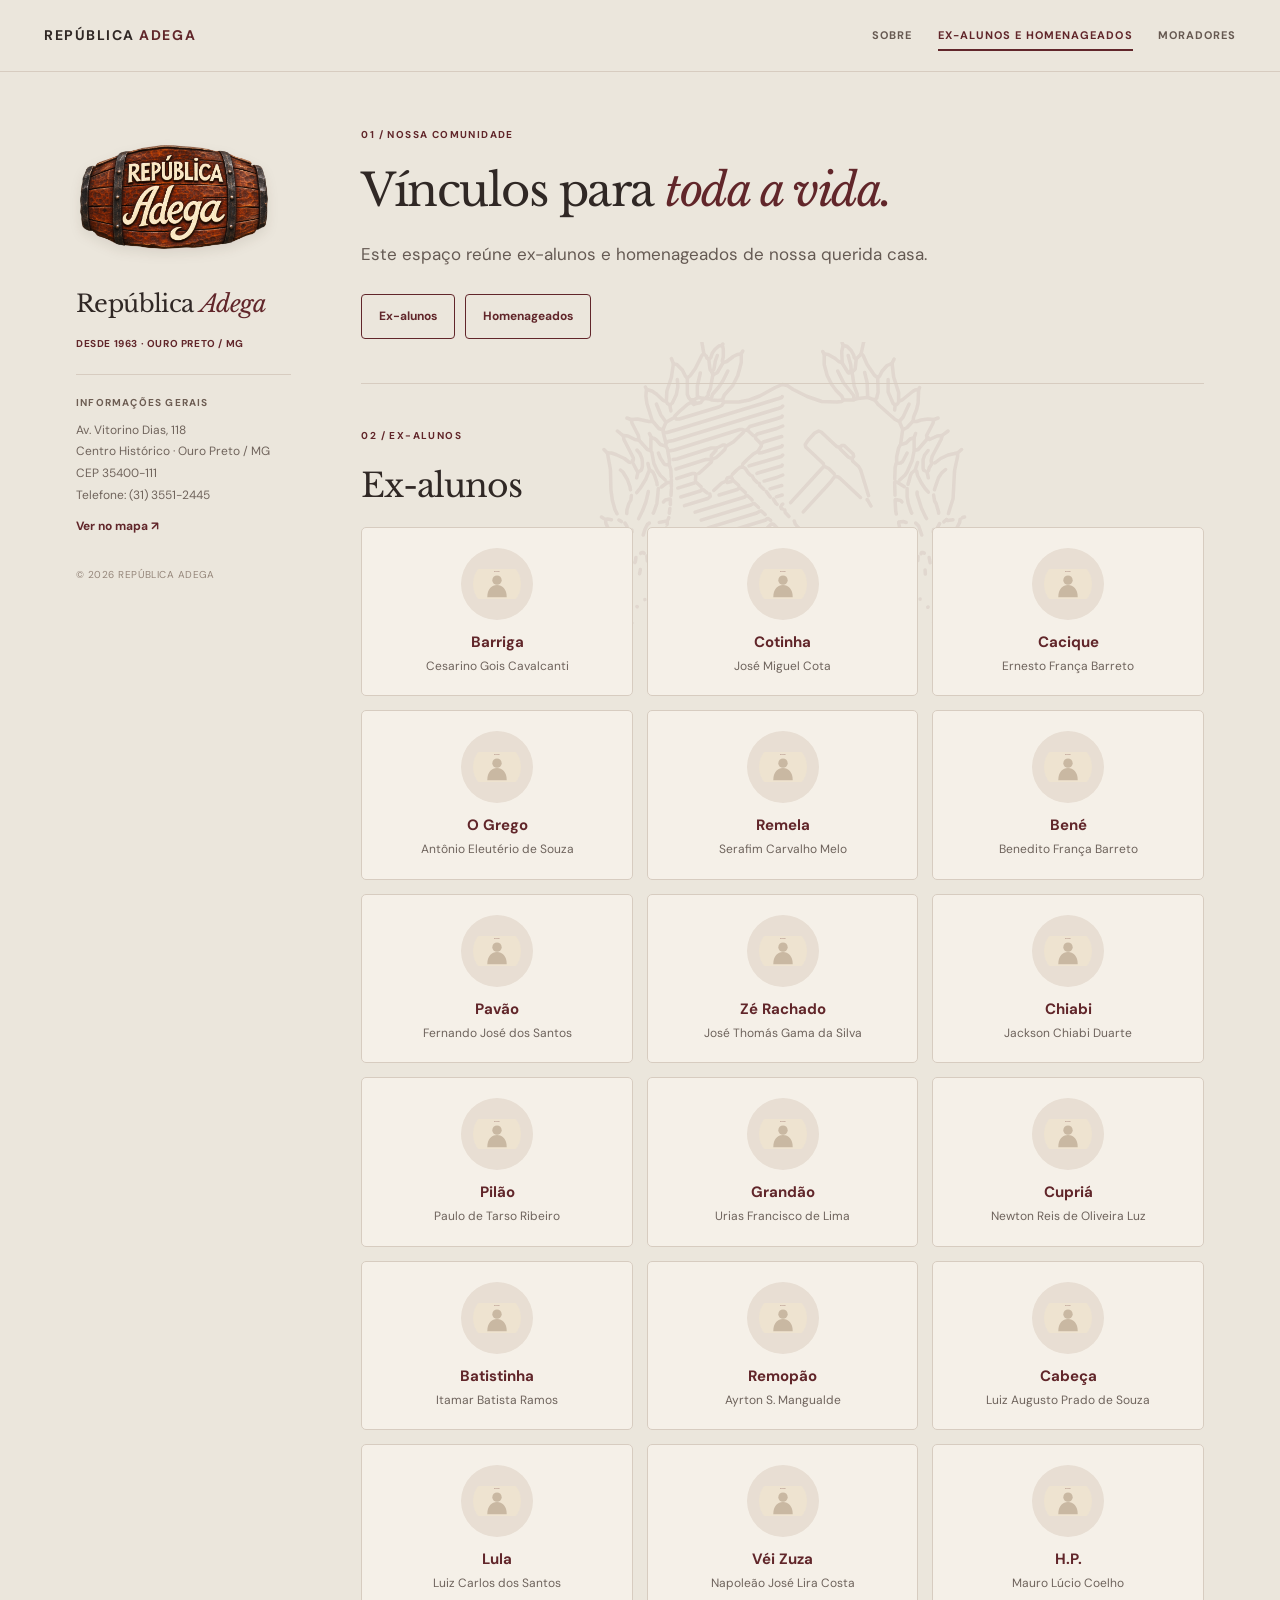
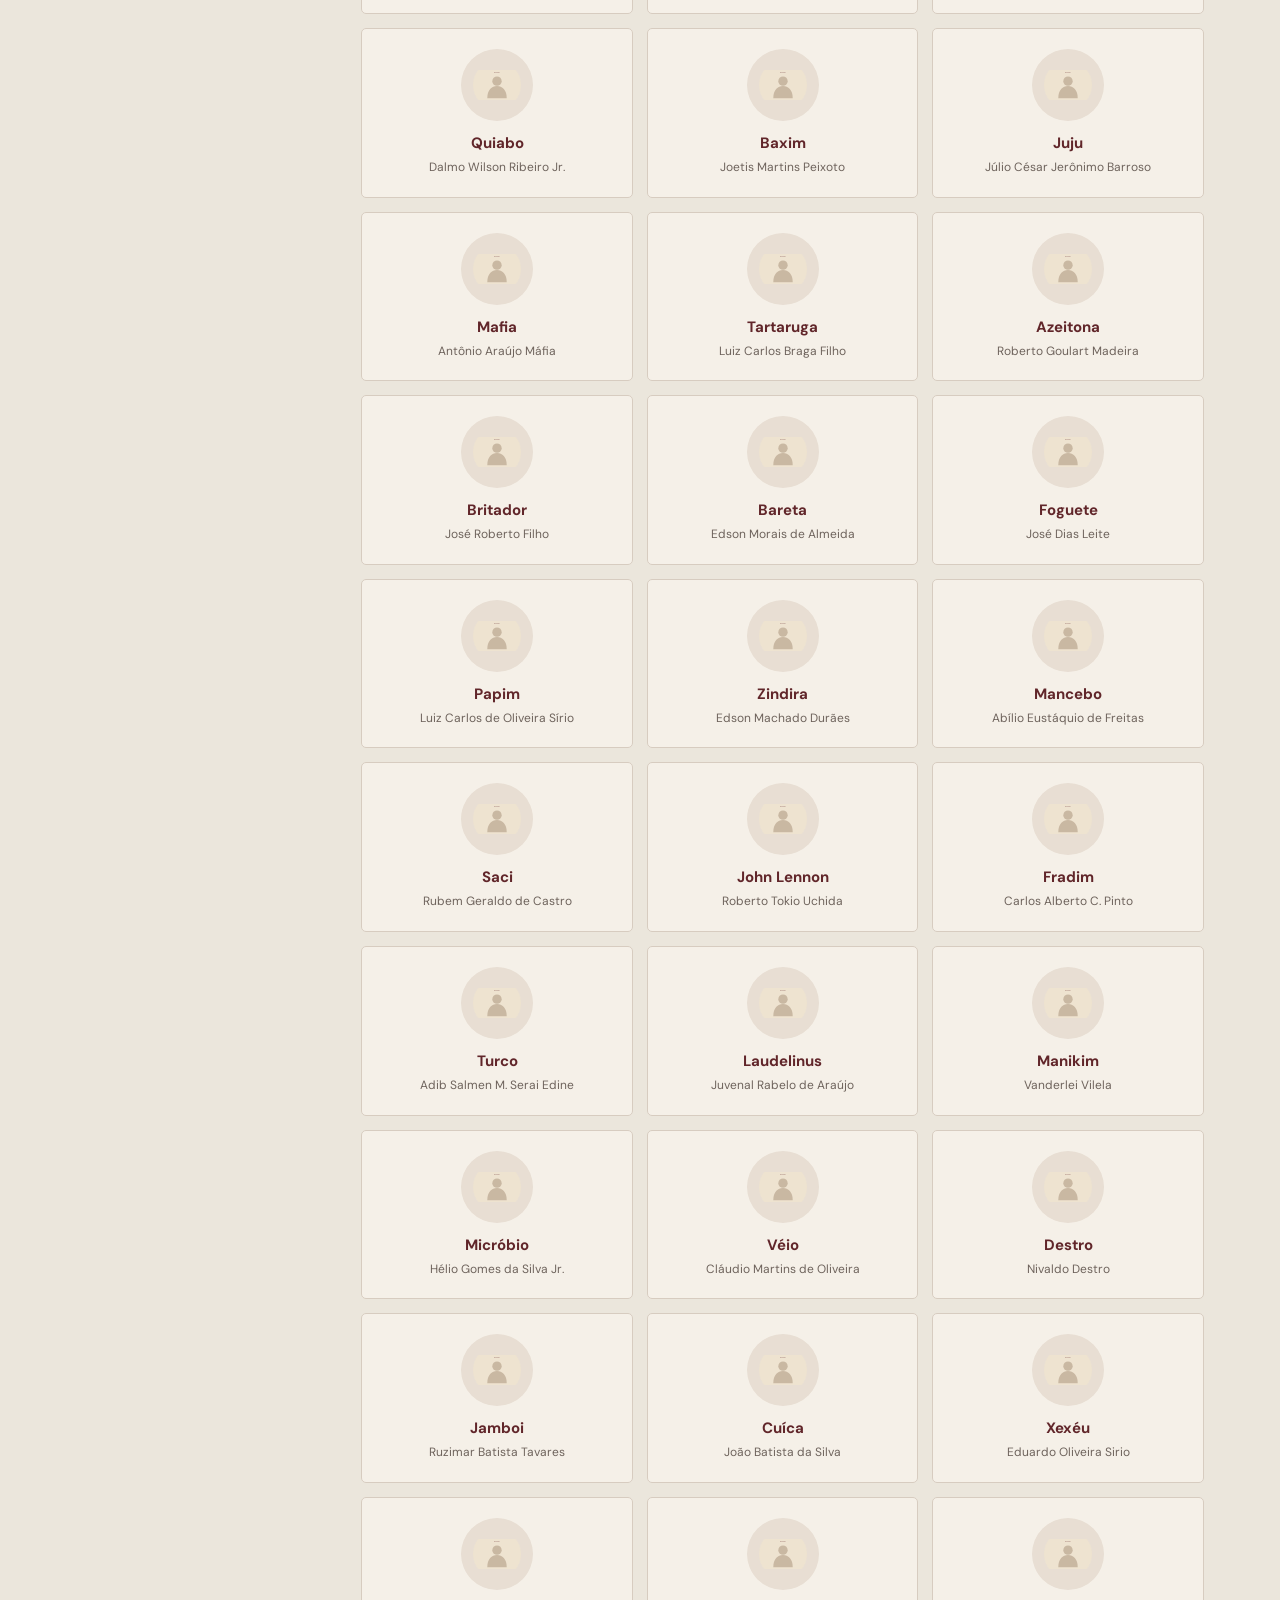
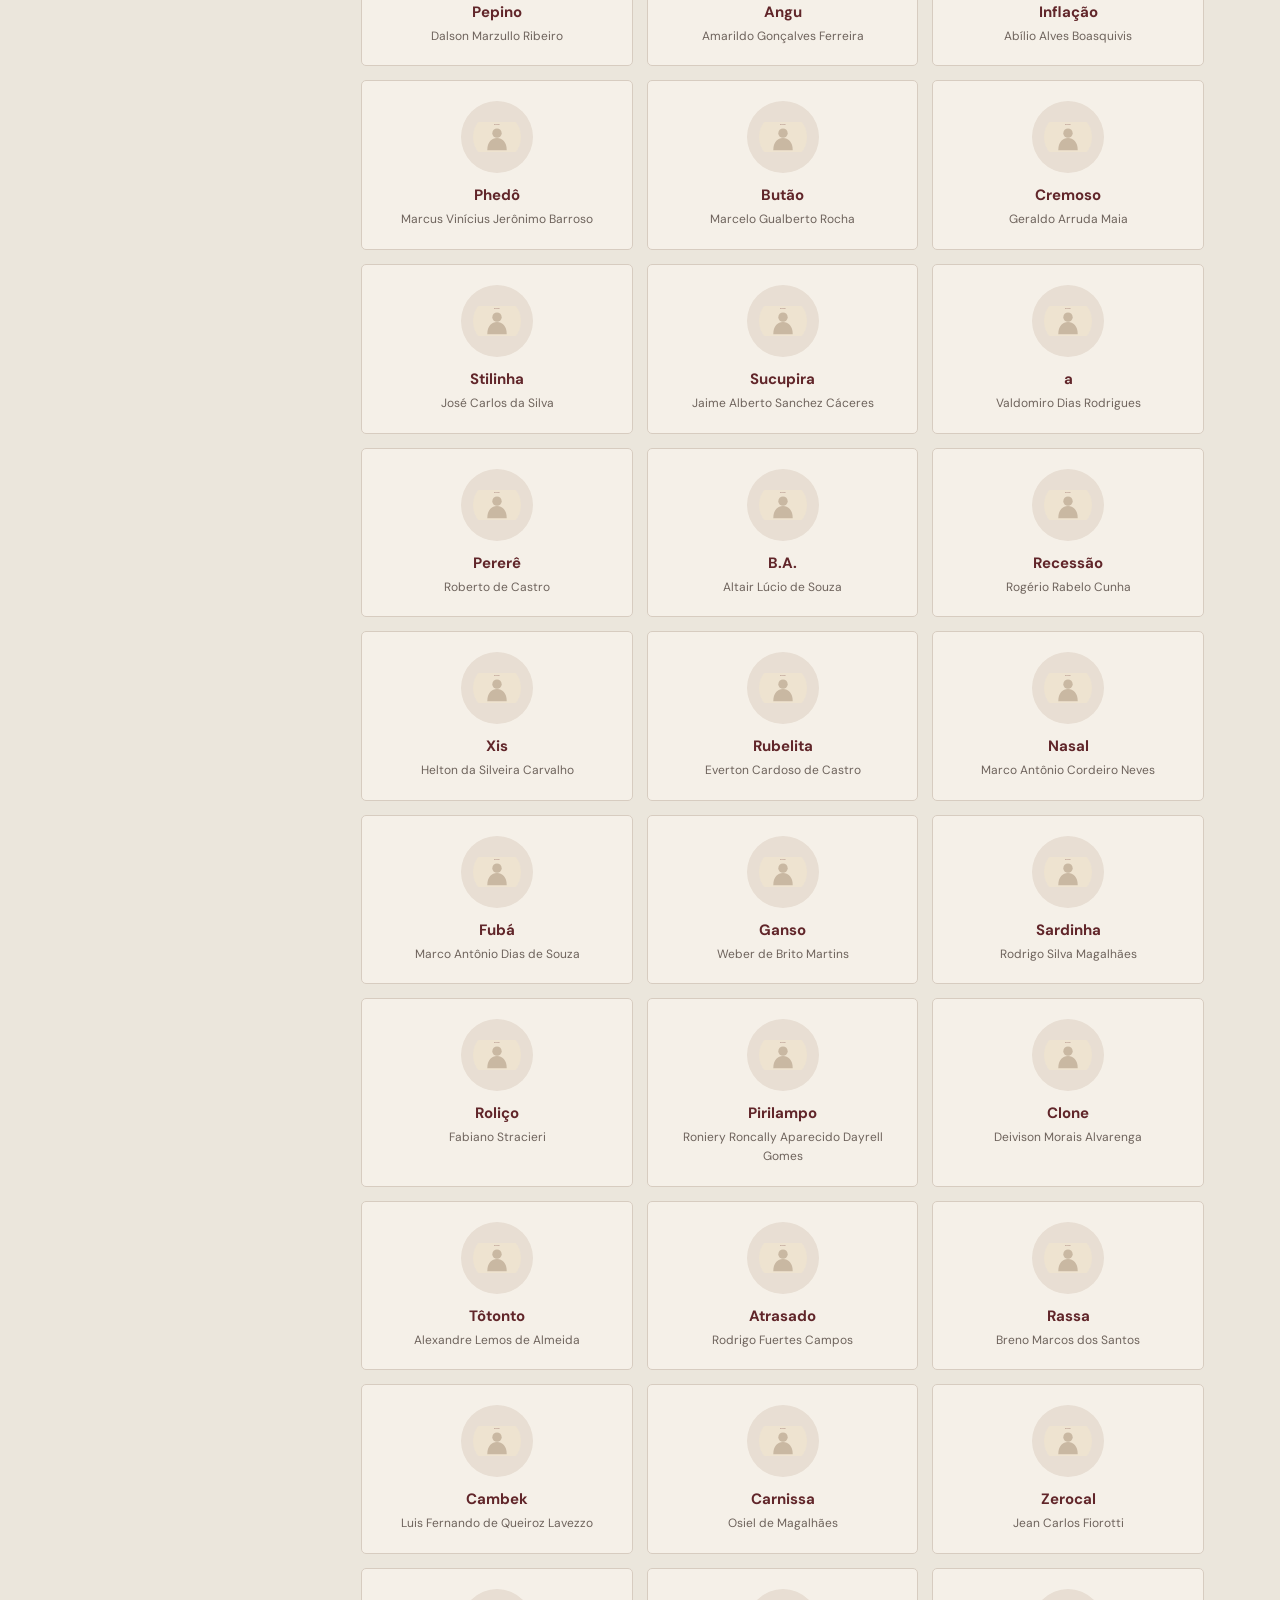
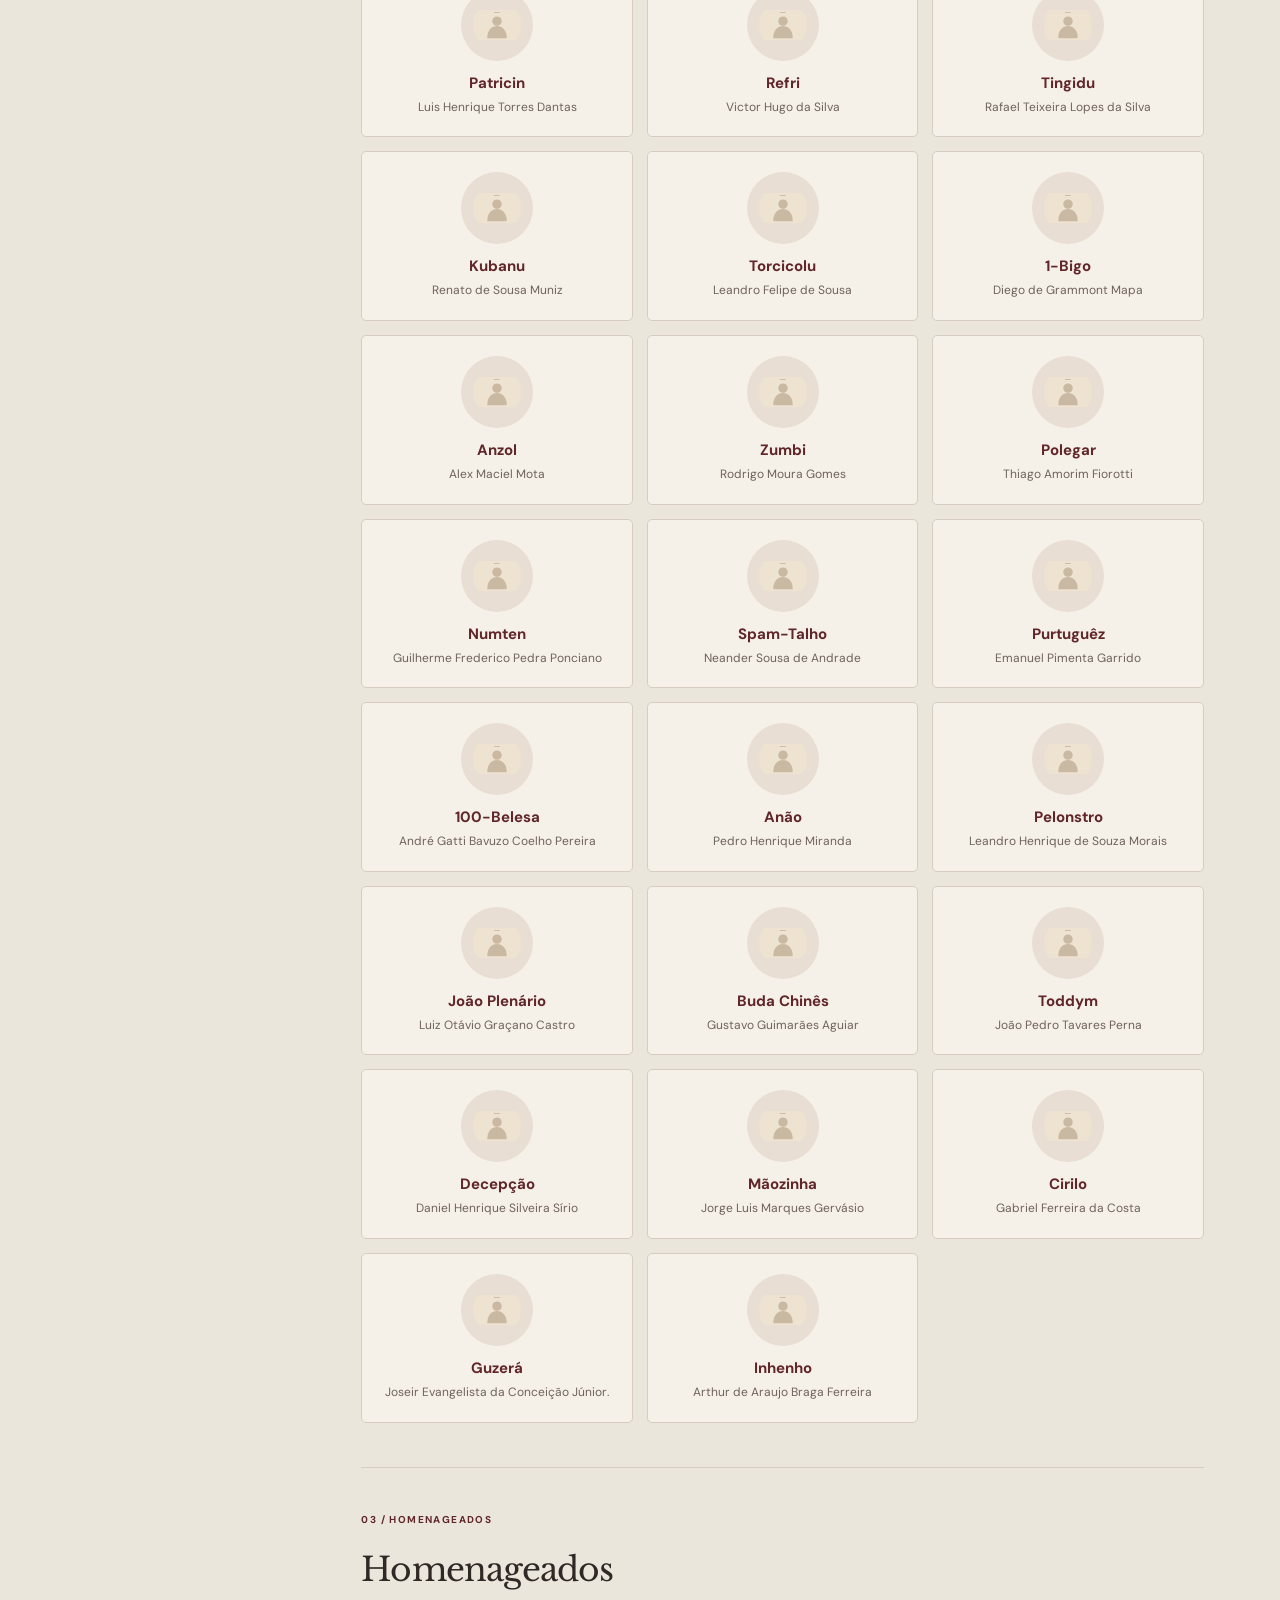
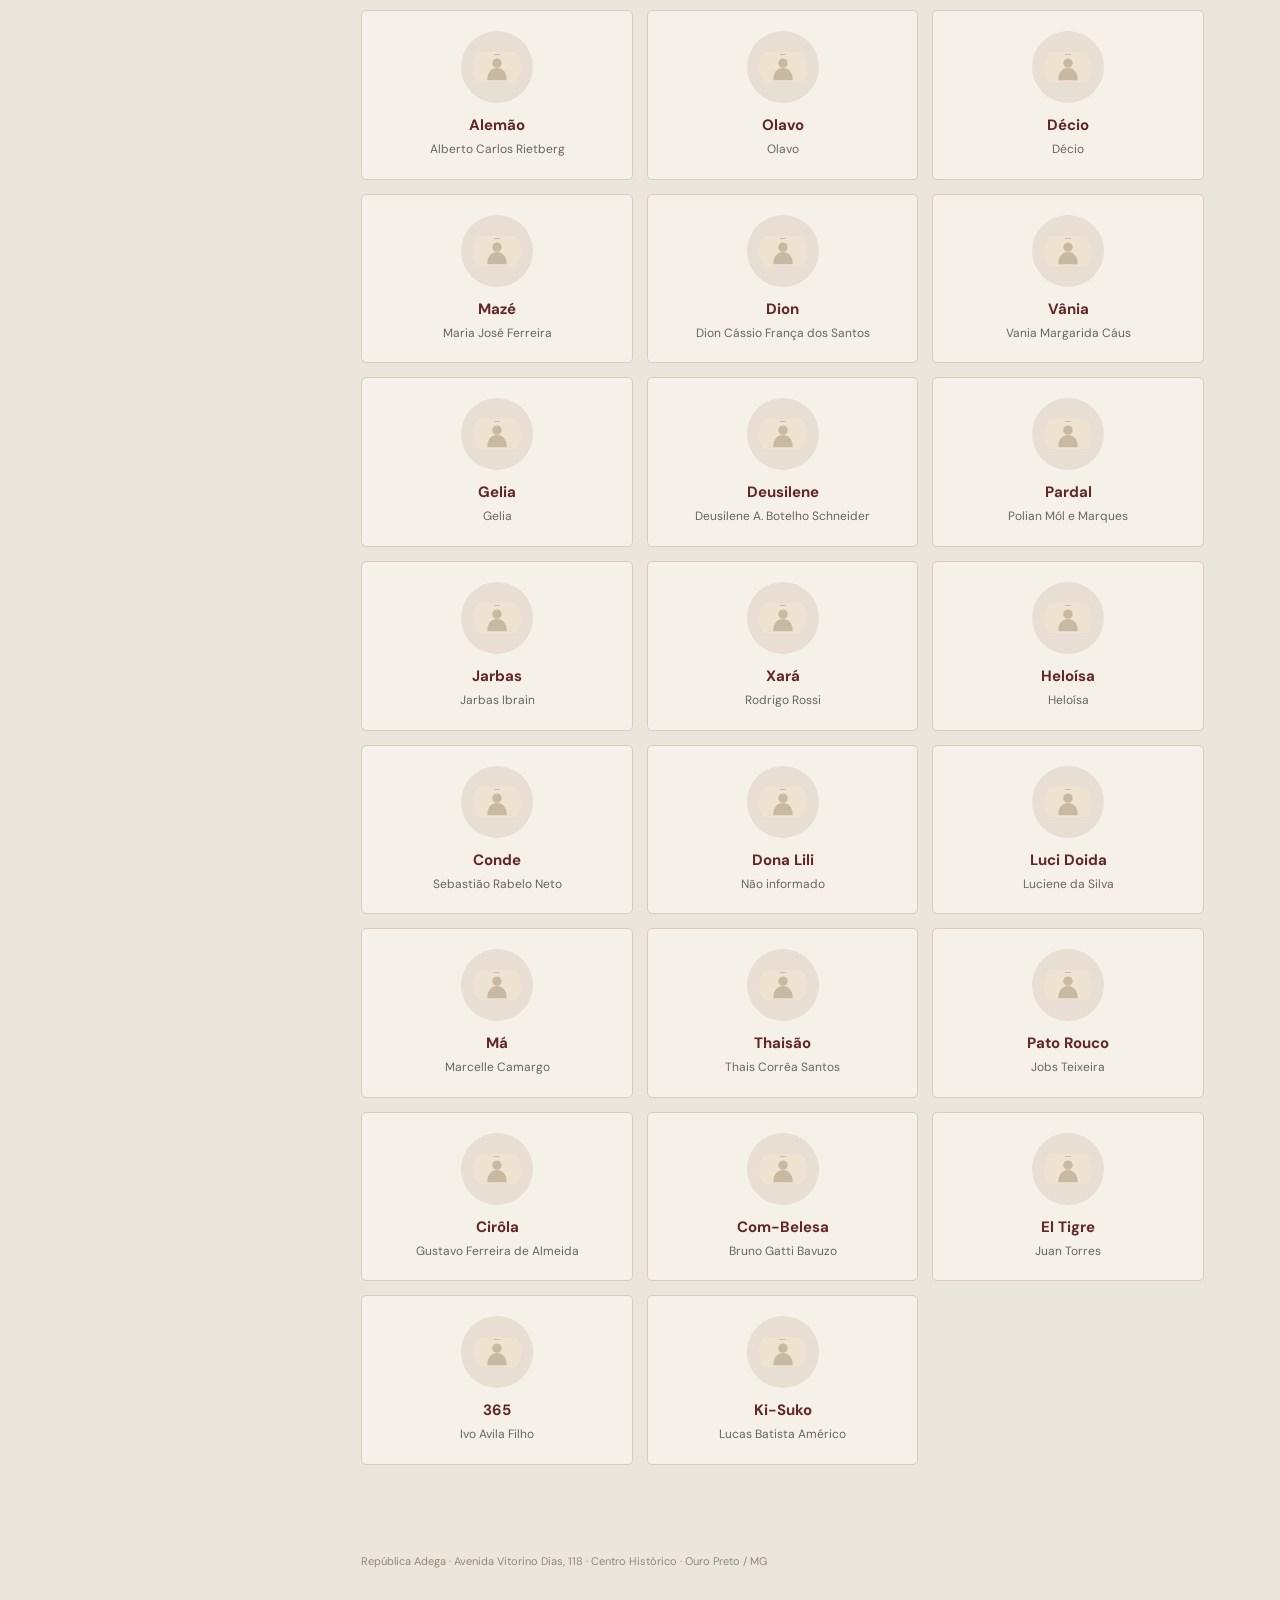
==== commit b519591a: "Add files via upload" ====
--- a/ex-alunos.html
+++ b/ex-alunos.html
@@ -6,7 +6,7 @@
 <meta property="og:title" content="Ex-alunos e homenageados — República Adega"><meta property="og:description" content="Conheça os ex-alunos e homenageados da República Adega, em Ouro Preto."><meta property="og:type" content="website"><meta property="og:locale" content="pt_BR">
 <meta property="og:image" content="https://gabrielxcosta.github.io/republica-adega/imagens/logo-adega.png">
 <link rel="canonical" href="https://gabrielxcosta.github.io/republica-adega/ex-alunos.html"><link rel="icon" type="image/png" href="imagens/logo-adega.png"><link rel="apple-touch-icon" href="imagens/logo-adega.png">
-<link rel="stylesheet" href="assets/site.css"><title>Ex-alunos e homenageados — República Adega</title>
+<link rel="stylesheet" href="assets/site.css?v=2"><title>Ex-alunos e homenageados — República Adega</title>
 </head>
 <body data-page="ex-alunos">
 <header class="site-header"><a class="brand" href="index.html" aria-label="República Adega — início">REPÚBLICA <span class="red">ADEGA</span></a><button class="mobile-menu" type="button" aria-expanded="false" aria-controls="primary-nav" aria-label="Abrir menu">MENU <span aria-hidden="true">☰</span></button><nav id="primary-nav" class="site-nav" aria-label="Navegação principal"><a href="index.html" data-nav="sobre" >SOBRE</a><a href="ex-alunos.html" data-nav="ex-alunos" class="active" aria-current="page">EX-ALUNOS E HOMENAGEADOS</a><a href="moradores.html" data-nav="moradores" >MORADORES</a></nav></header>
@@ -138,5 +138,5 @@
 <article class="person-card"><img src="imagens/pessoa.svg" alt="" width="80" height="80" loading="lazy"><h3>Ki-Suko</h3><p>Lucas Batista Américo</p></article>
 </div></section>
 <p class="footer-note">República Adega · Avenida Vitorino Dias, 118 · Centro Histórico · Ouro Preto / MG</p></div></main>
-<script src="assets/site.js" defer></script>
+<script src="assets/site.js?v=2" defer></script>
 </body></html>
--- a/assets/site.css
+++ b/assets/site.css
@@ -245,23 +245,8 @@
 .nearby-hint {margin:20px 0 0; color:var(--muted); font-size:12px}
 .nearby-grid {margin-top:10px}
 .nearby-grid>button {min-width:0; padding:12px 4px 8px; border:0; border-top:2px solid #bba59a; background:transparent; color:inherit; text-align:left; transition:background .2s,border-color .2s}
-.nearby-grid>button:hover,.nearby-grid>button:focus-visible,.nearby-grid>button.selected {border-color:var(--wine); background:#e7ddd2}
+.nearby-grid>button:hover,.nearby-grid>button:focus-visible {border-color:var(--wine); background:#e7ddd2}
 .nearby-grid small {display:block; color:#766a61; margin:6px 0 0; font-size:11px; line-height:1.7}
-
-/* Entrada progressiva quando o navegador oferece animações ligadas à rolagem. */
-@supports (animation-timeline: view()) {
-  @media (prefers-reduced-motion: no-preference) {
-    .paper, .modern-timeline article, .nearby-grid > button, .vacancy-content > *, .photo-carousel {
-      animation: emerge linear both;
-      animation-timeline: view();
-      animation-range: entry 0% entry 20%;
-    }
-    @keyframes emerge {
-      from {opacity:0; transform:translateY(16px)}
-      to {opacity:1; transform:translateY(0)}
-    }
-  }
-}
 
 /* Cartões de ex-alunos e homenageados */
 .people-cards {display:grid; grid-template-columns:repeat(3,minmax(0,1fr)); gap:14px}
@@ -272,11 +257,7 @@
 .person-card p {margin:0; font-size:12px; line-height:1.55; color:var(--muted)}
 @media(max-width:700px) {.people-cards {grid-template-columns:repeat(2,minmax(0,1fr)); gap:10px} .person-card {padding:16px 10px}}
 @media(max-width:350px) {.people-cards {grid-template-columns:1fr}}
-@supports (animation-timeline: view()) {
-  @media (prefers-reduced-motion: no-preference) {
-    .person-card {animation:emerge linear both; animation-timeline:view(); animation-range:entry 0% entry 20%}
-  }
-}
+
 
 .person-card img.resident-photo {object-fit:cover; padding:0}
 
@@ -285,3 +266,9 @@
 @media (prefers-reduced-motion:reduce) {
   .page-main::before {background-image:url("../imagens/EM.png")}
 }
+
+/* As entradas são ativadas progressivamente pelo observador de rolagem. */
+@media (prefers-reduced-motion: no-preference) {
+  .entrance-pending {opacity:0; translate:0 16px}
+  .entrance-ready {opacity:1; translate:0 0; transition:opacity .7s ease, translate .7s ease}
+}
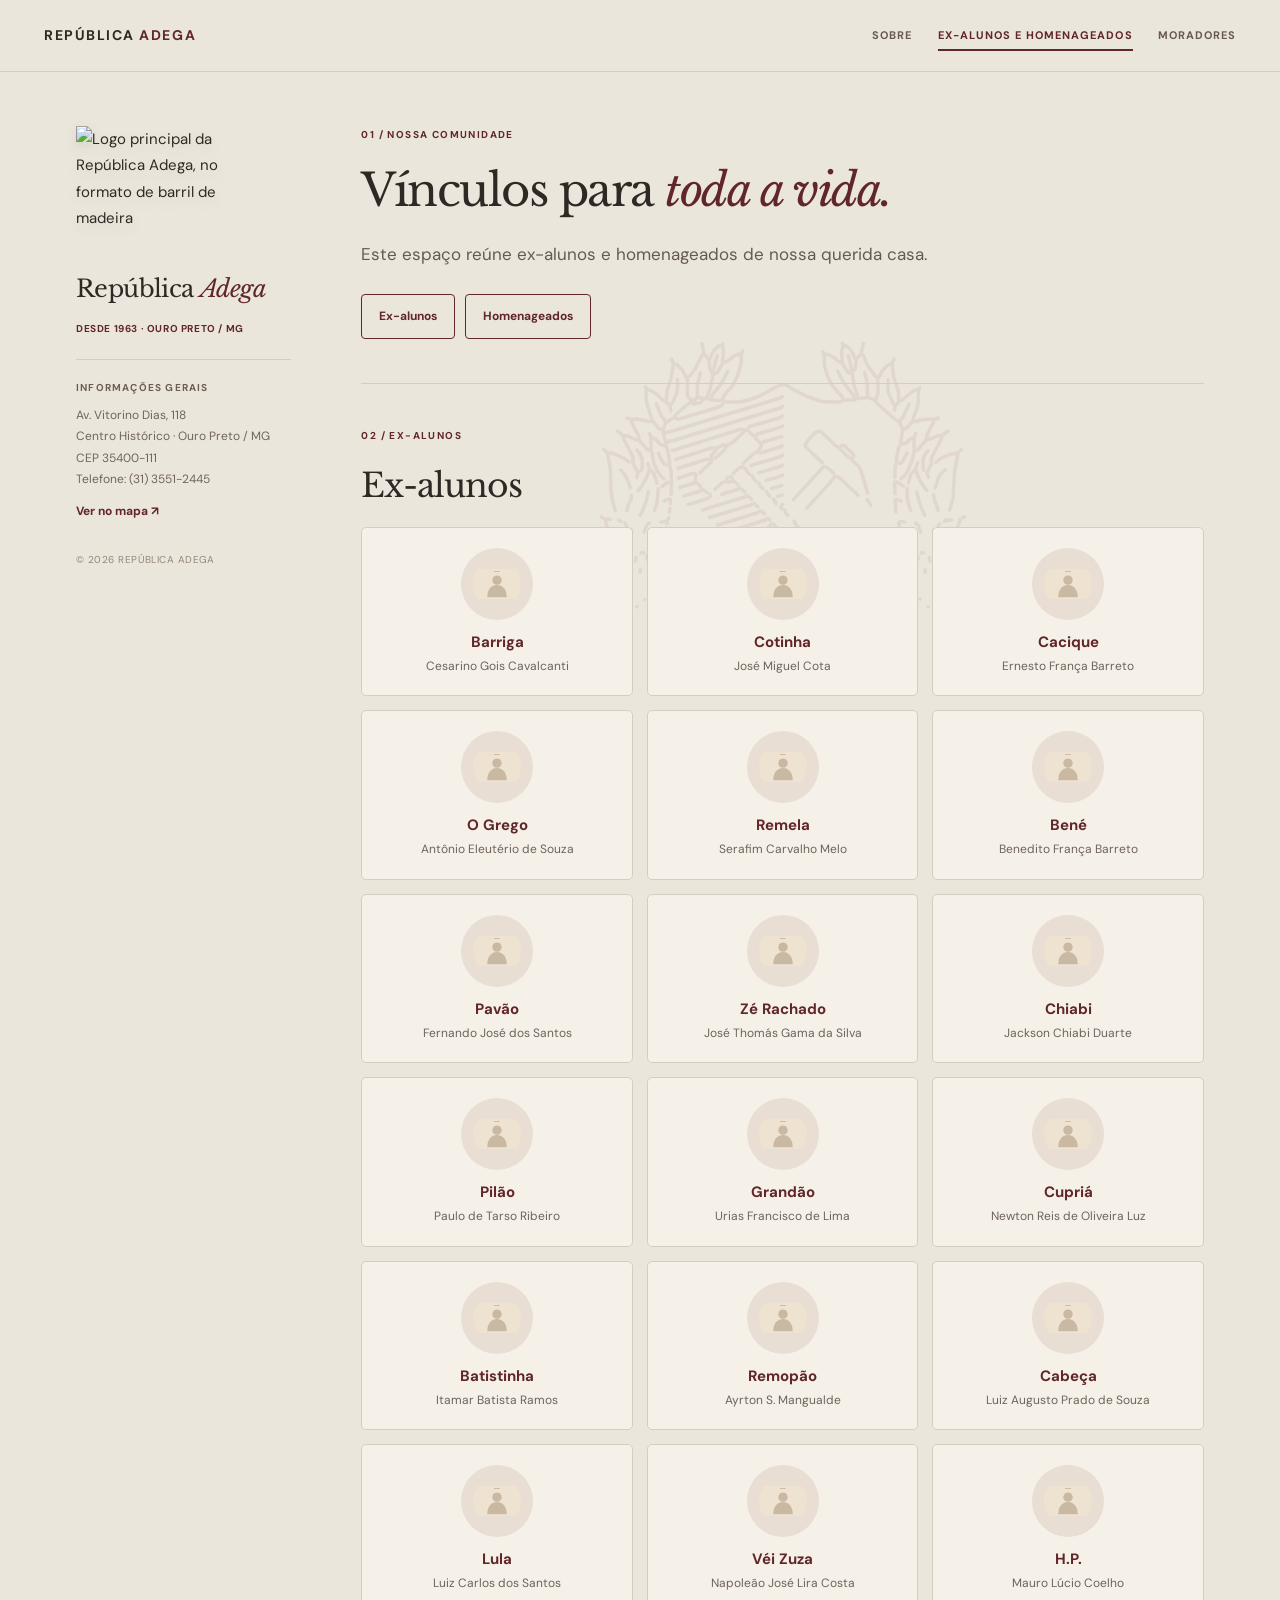
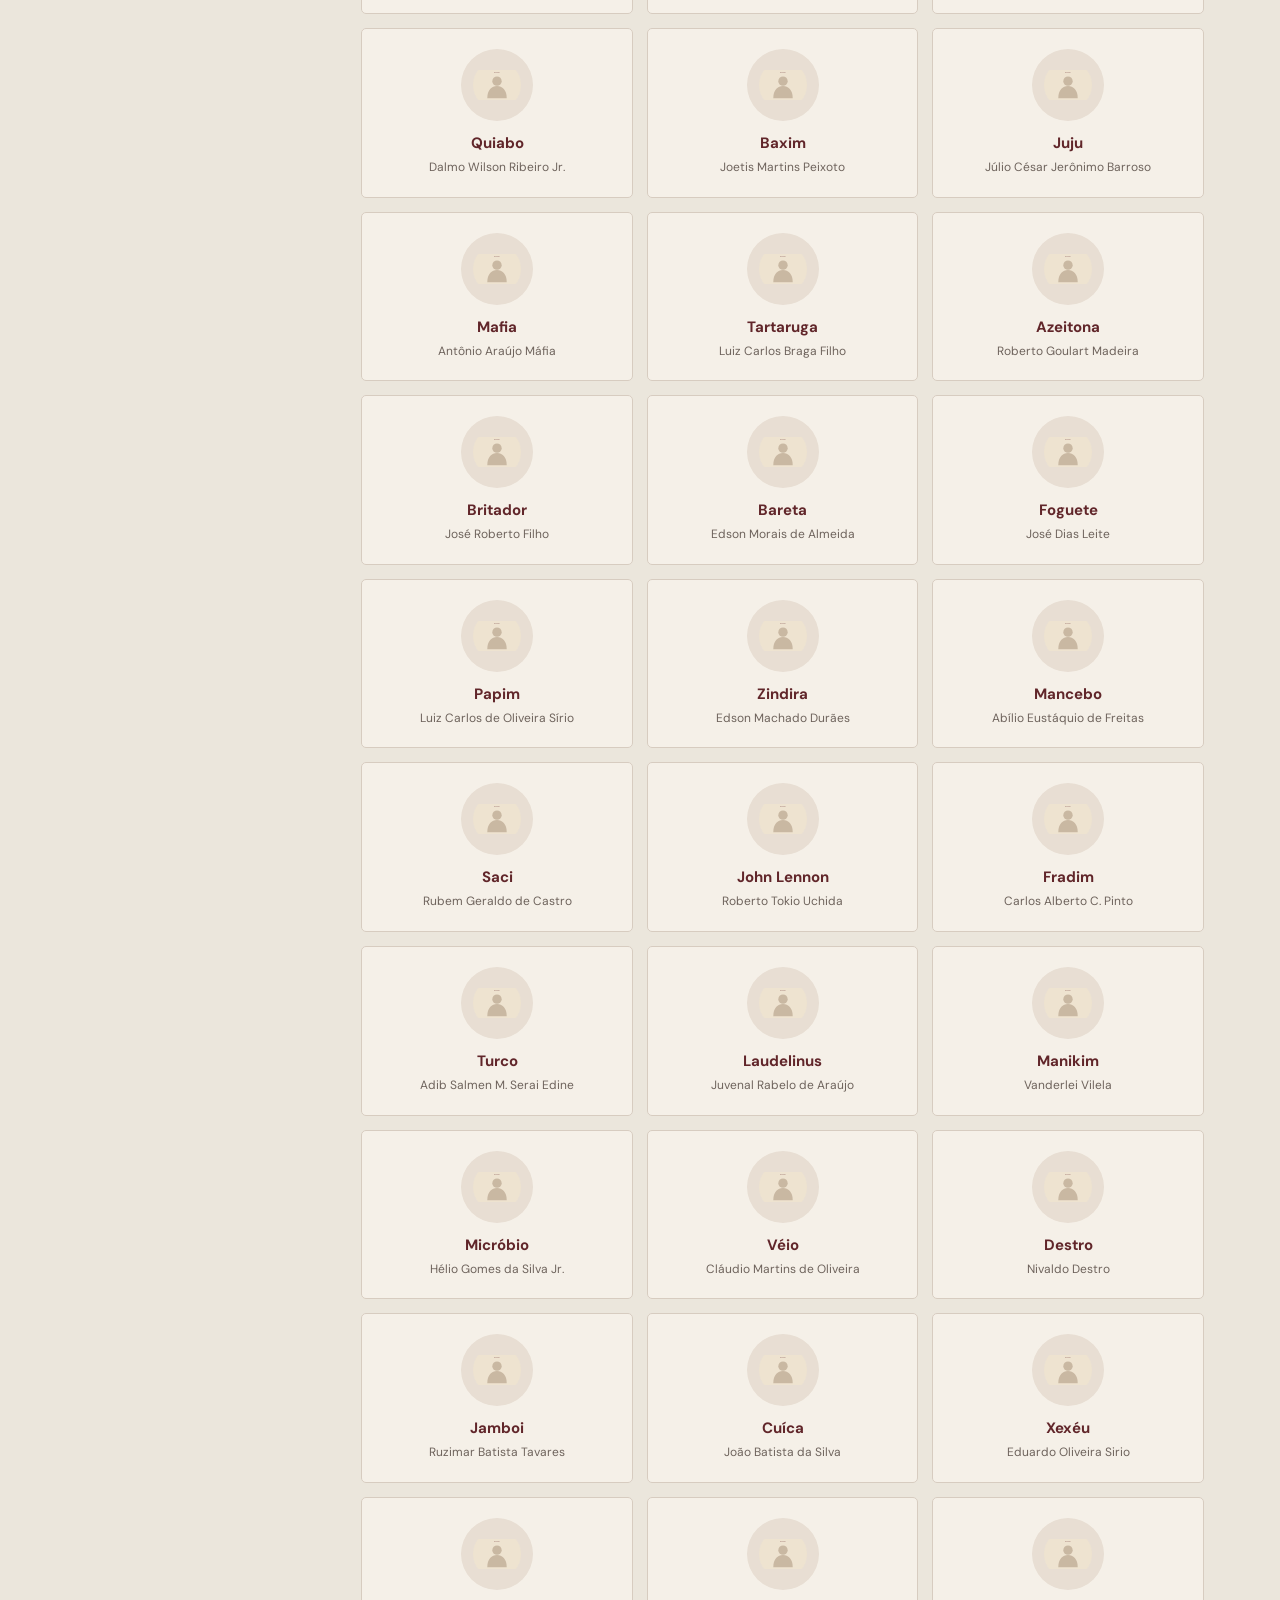
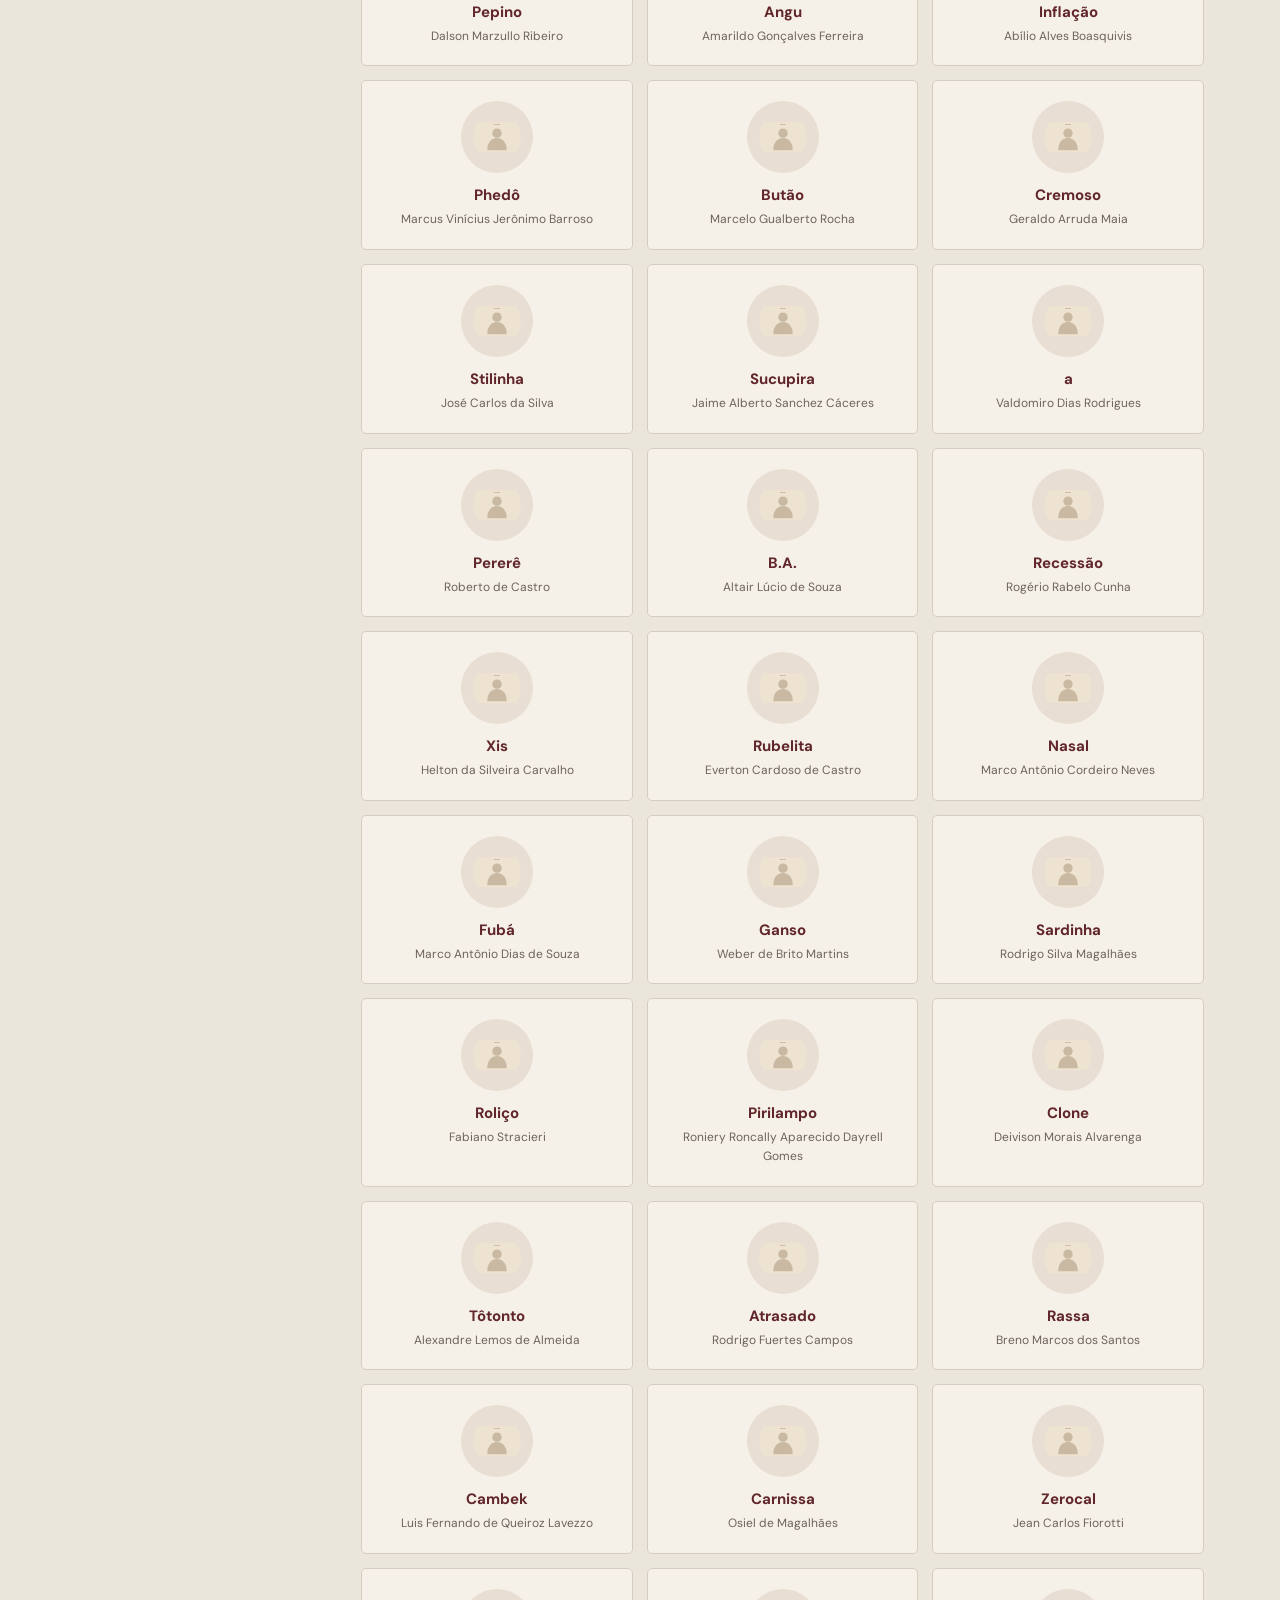
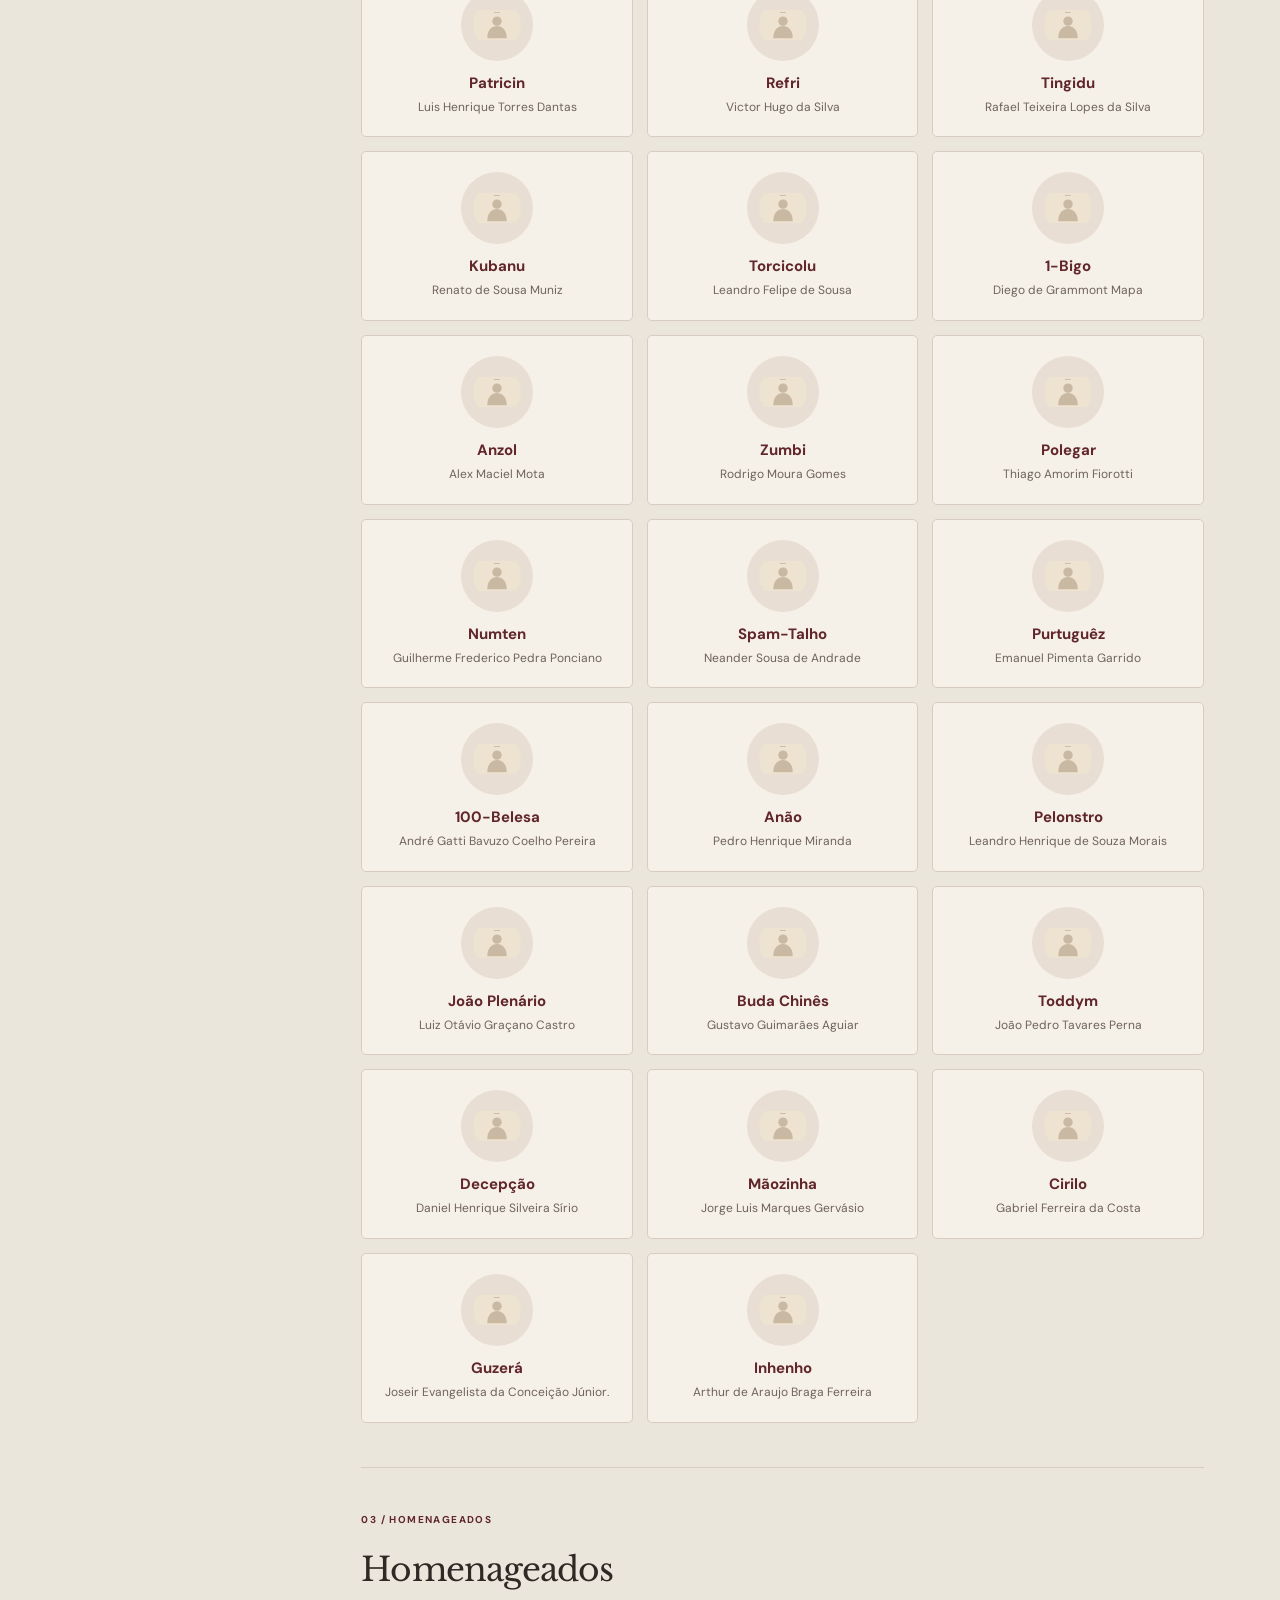
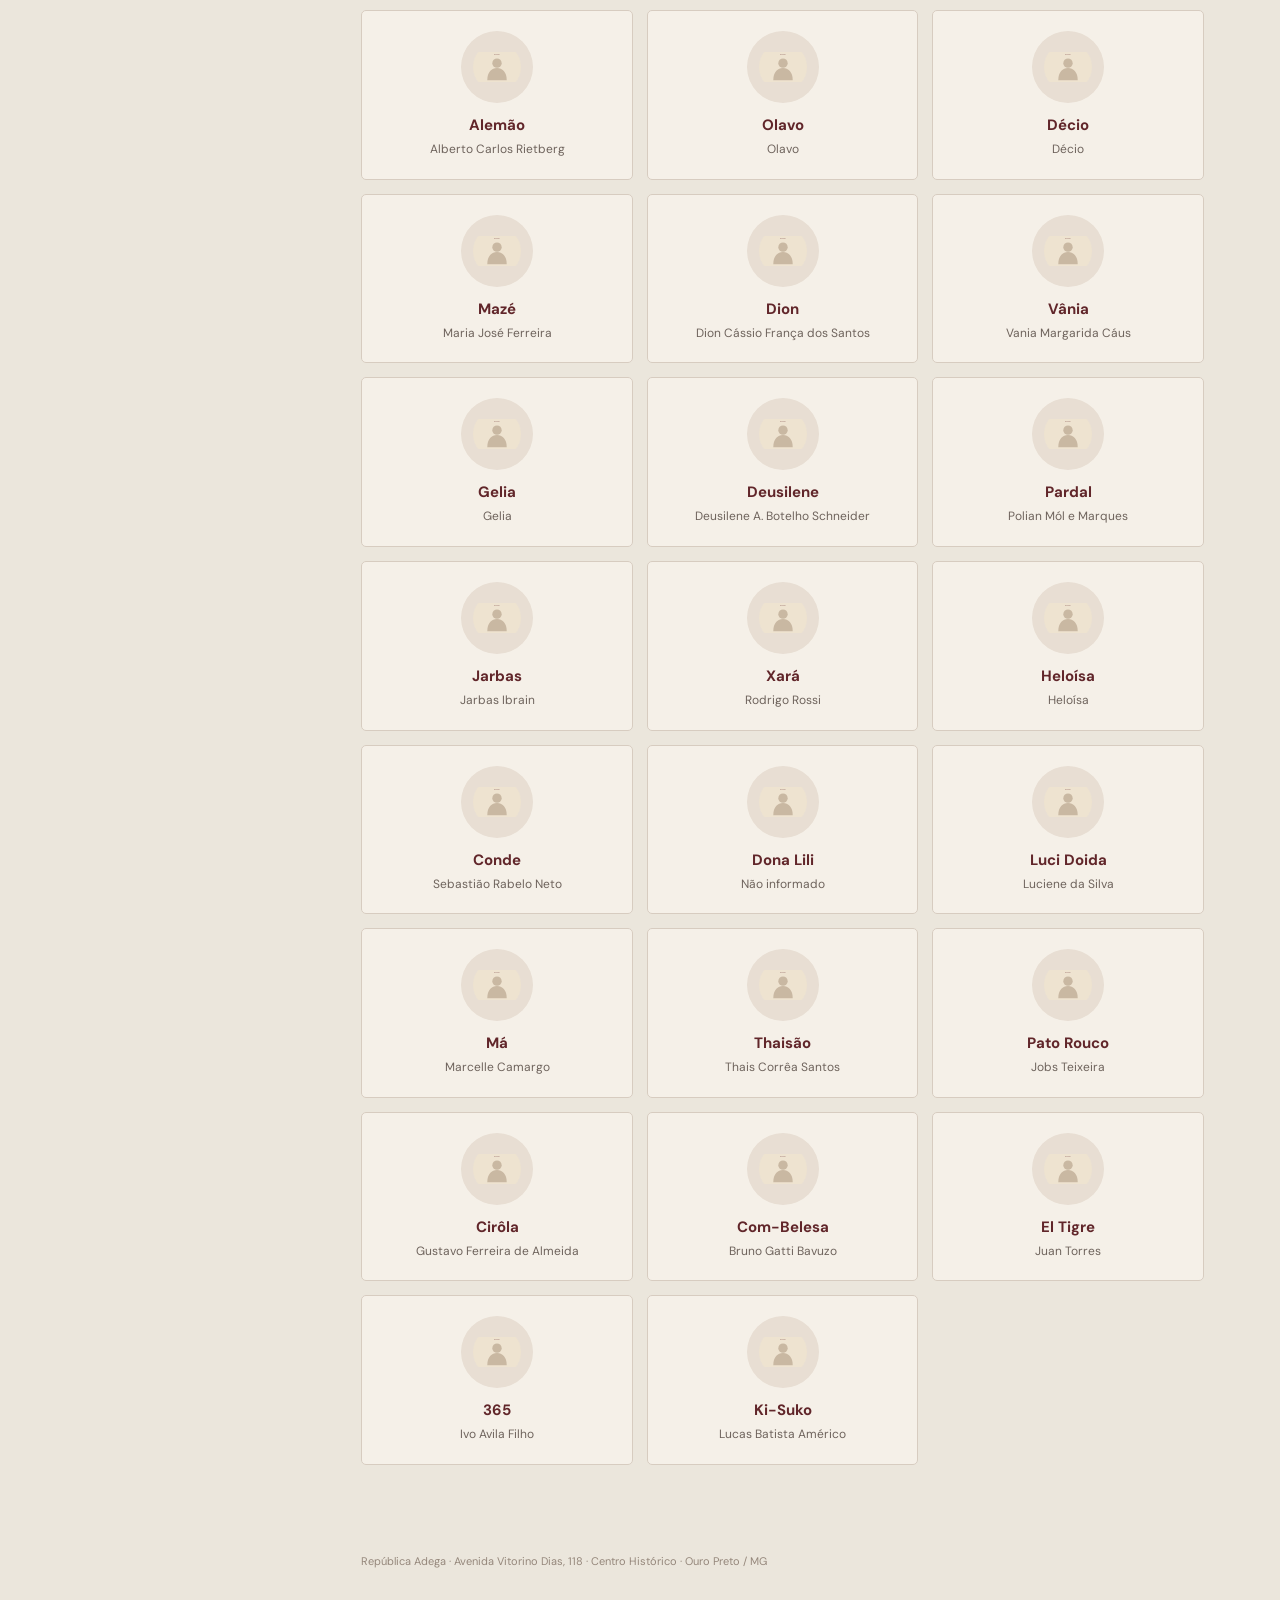
==== commit 74482301: "Add files via upload" ====
--- a/ex-alunos.html
+++ b/ex-alunos.html
@@ -6,12 +6,12 @@
 <meta property="og:title" content="Ex-alunos e homenageados — República Adega"><meta property="og:description" content="Conheça os ex-alunos e homenageados da República Adega, em Ouro Preto."><meta property="og:type" content="website"><meta property="og:locale" content="pt_BR">
 <meta property="og:image" content="https://gabrielxcosta.github.io/republica-adega/imagens/logo-adega.png">
 <link rel="canonical" href="https://gabrielxcosta.github.io/republica-adega/ex-alunos.html"><link rel="icon" type="image/png" href="imagens/logo-adega.png"><link rel="apple-touch-icon" href="imagens/logo-adega.png">
-<link rel="stylesheet" href="assets/site.css?v=2"><title>Ex-alunos e homenageados — República Adega</title>
+<link rel="stylesheet" href="assets/site.css?v=3"><title>Ex-alunos e homenageados — República Adega</title>
 </head>
 <body data-page="ex-alunos">
 <header class="site-header"><a class="brand" href="index.html" aria-label="República Adega — início">REPÚBLICA <span class="red">ADEGA</span></a><button class="mobile-menu" type="button" aria-expanded="false" aria-controls="primary-nav" aria-label="Abrir menu">MENU <span aria-hidden="true">☰</span></button><nav id="primary-nav" class="site-nav" aria-label="Navegação principal"><a href="index.html" data-nav="sobre" >SOBRE</a><a href="ex-alunos.html" data-nav="ex-alunos" class="active" aria-current="page">EX-ALUNOS E HOMENAGEADOS</a><a href="moradores.html" data-nav="moradores" >MORADORES</a></nav></header>
 <main class="page-shell"><div id="sidebar"><aside class="sidebar-inner">
-<a class="sidebar-logo-link" href="index.html" aria-label="Voltar à página inicial"><img class="sidebar-logo" src="imagens/logo-adega.png" alt="Logo principal da República Adega, no formato de barril de madeira" width="700" height="466"></a>
+<a class="sidebar-logo-link" href="index.html" aria-label="Voltar à página inicial"><img class="sidebar-logo" src="imagens/logo-adega-700.webp" alt="Logo principal da República Adega, no formato de barril de madeira" width="700" height="466"></a>
 <h2 class="sidebar-name">República <em>Adega</em></h2><span class="sidebar-email">DESDE 1963 · OURO PRETO / MG</span>
 <div class="sidebar-divider"></div><h3 class="sidebar-title">INFORMAÇÕES GERAIS</h3><p class="sidebar-text">Av. Vitorino Dias, 118<br>Centro Histórico · Ouro Preto / MG<br>CEP 35400-111<br>Telefone: <a href="tel:+553135512445">(31) 3551-2445</a></p>
 <a class="sidebar-mini-link" href="index.html#localizacao">Ver no mapa ↗</a>
@@ -138,5 +138,5 @@
 <article class="person-card"><img src="imagens/pessoa.svg" alt="" width="80" height="80" loading="lazy"><h3>Ki-Suko</h3><p>Lucas Batista Américo</p></article>
 </div></section>
 <p class="footer-note">República Adega · Avenida Vitorino Dias, 118 · Centro Histórico · Ouro Preto / MG</p></div></main>
-<script src="assets/site.js?v=2" defer></script>
+<script src="assets/site.js?v=3" defer></script>
 </body></html>
--- a/assets/site.css
+++ b/assets/site.css
@@ -270,5 +270,6 @@
 /* As entradas são ativadas progressivamente pelo observador de rolagem. */
 @media (prefers-reduced-motion: no-preference) {
   .entrance-pending {opacity:0; translate:0 16px}
-  .entrance-ready {opacity:1; translate:0 0; transition:opacity .7s ease, translate .7s ease}
-}
+  .entrance-ready {animation:entrance-appear .7s ease both}
+  @keyframes entrance-appear {from {opacity:0; translate:0 16px} to {opacity:1; translate:0 0}}
+}
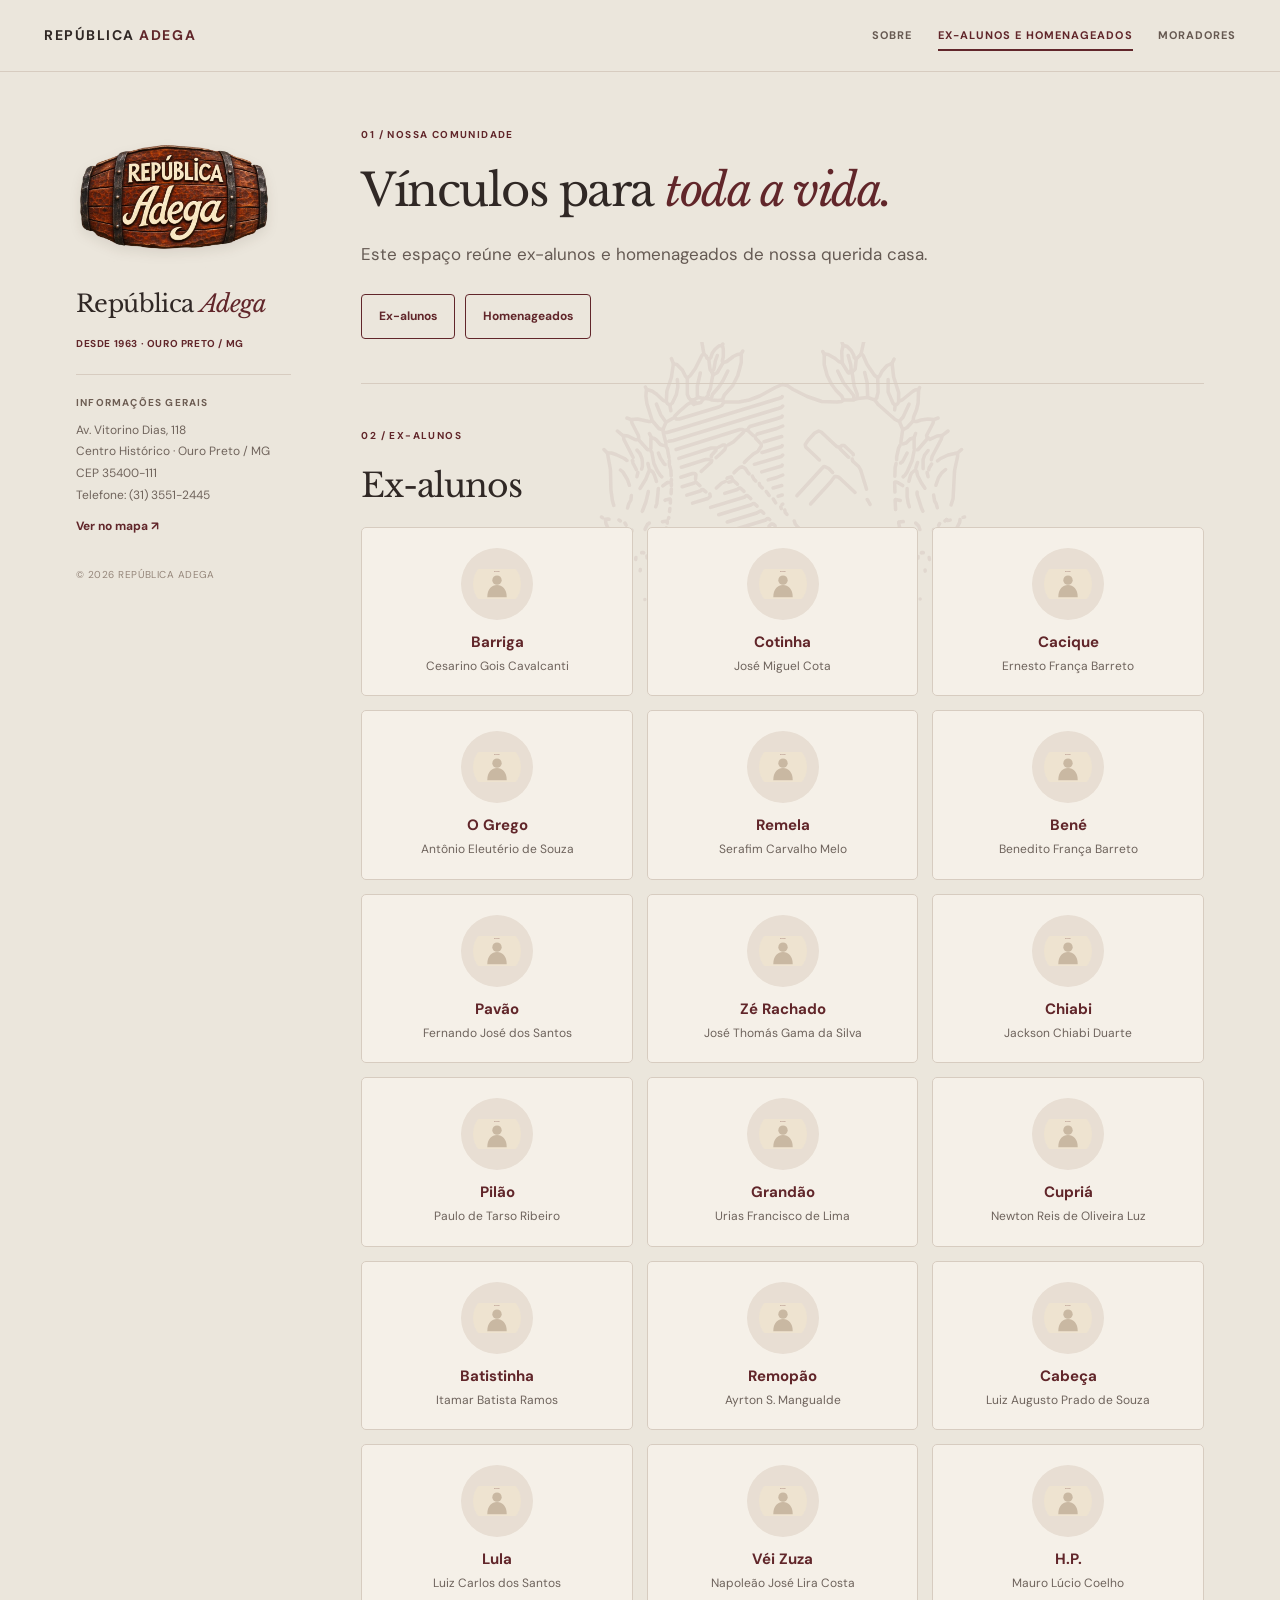
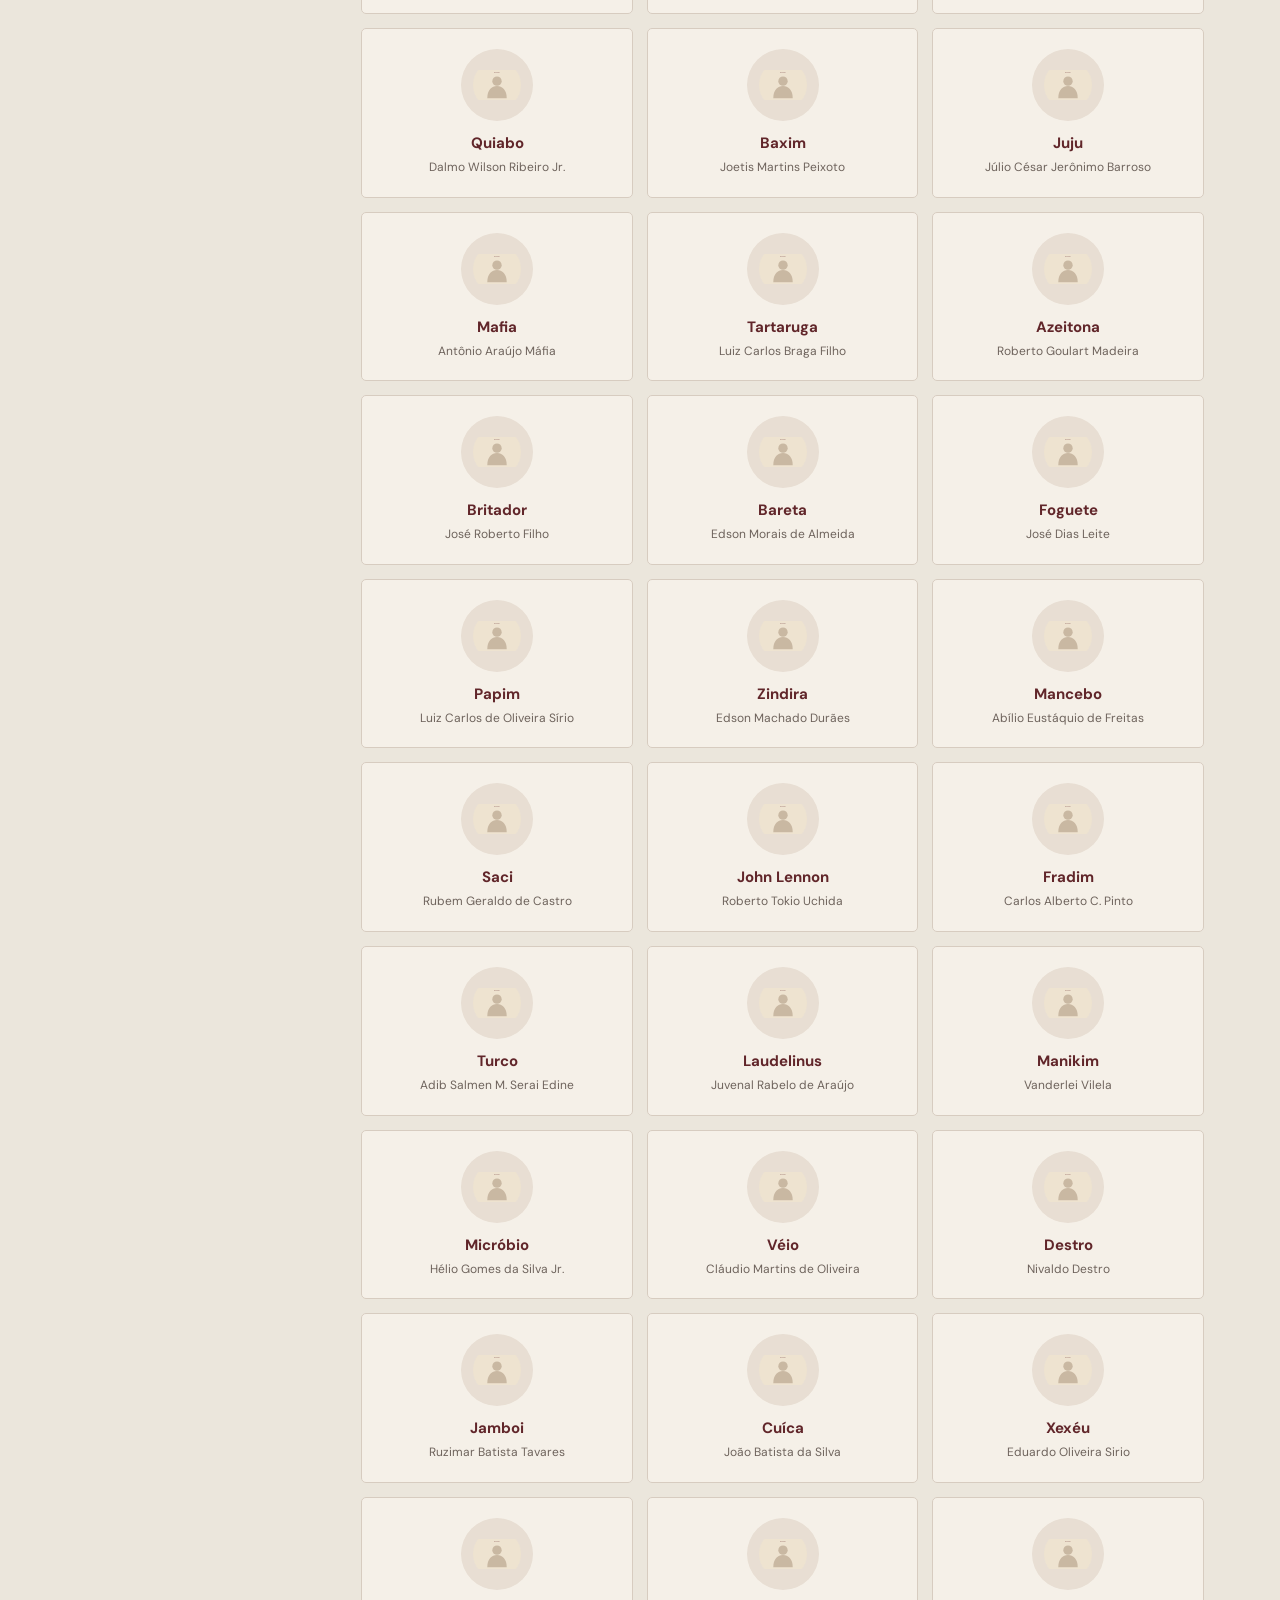
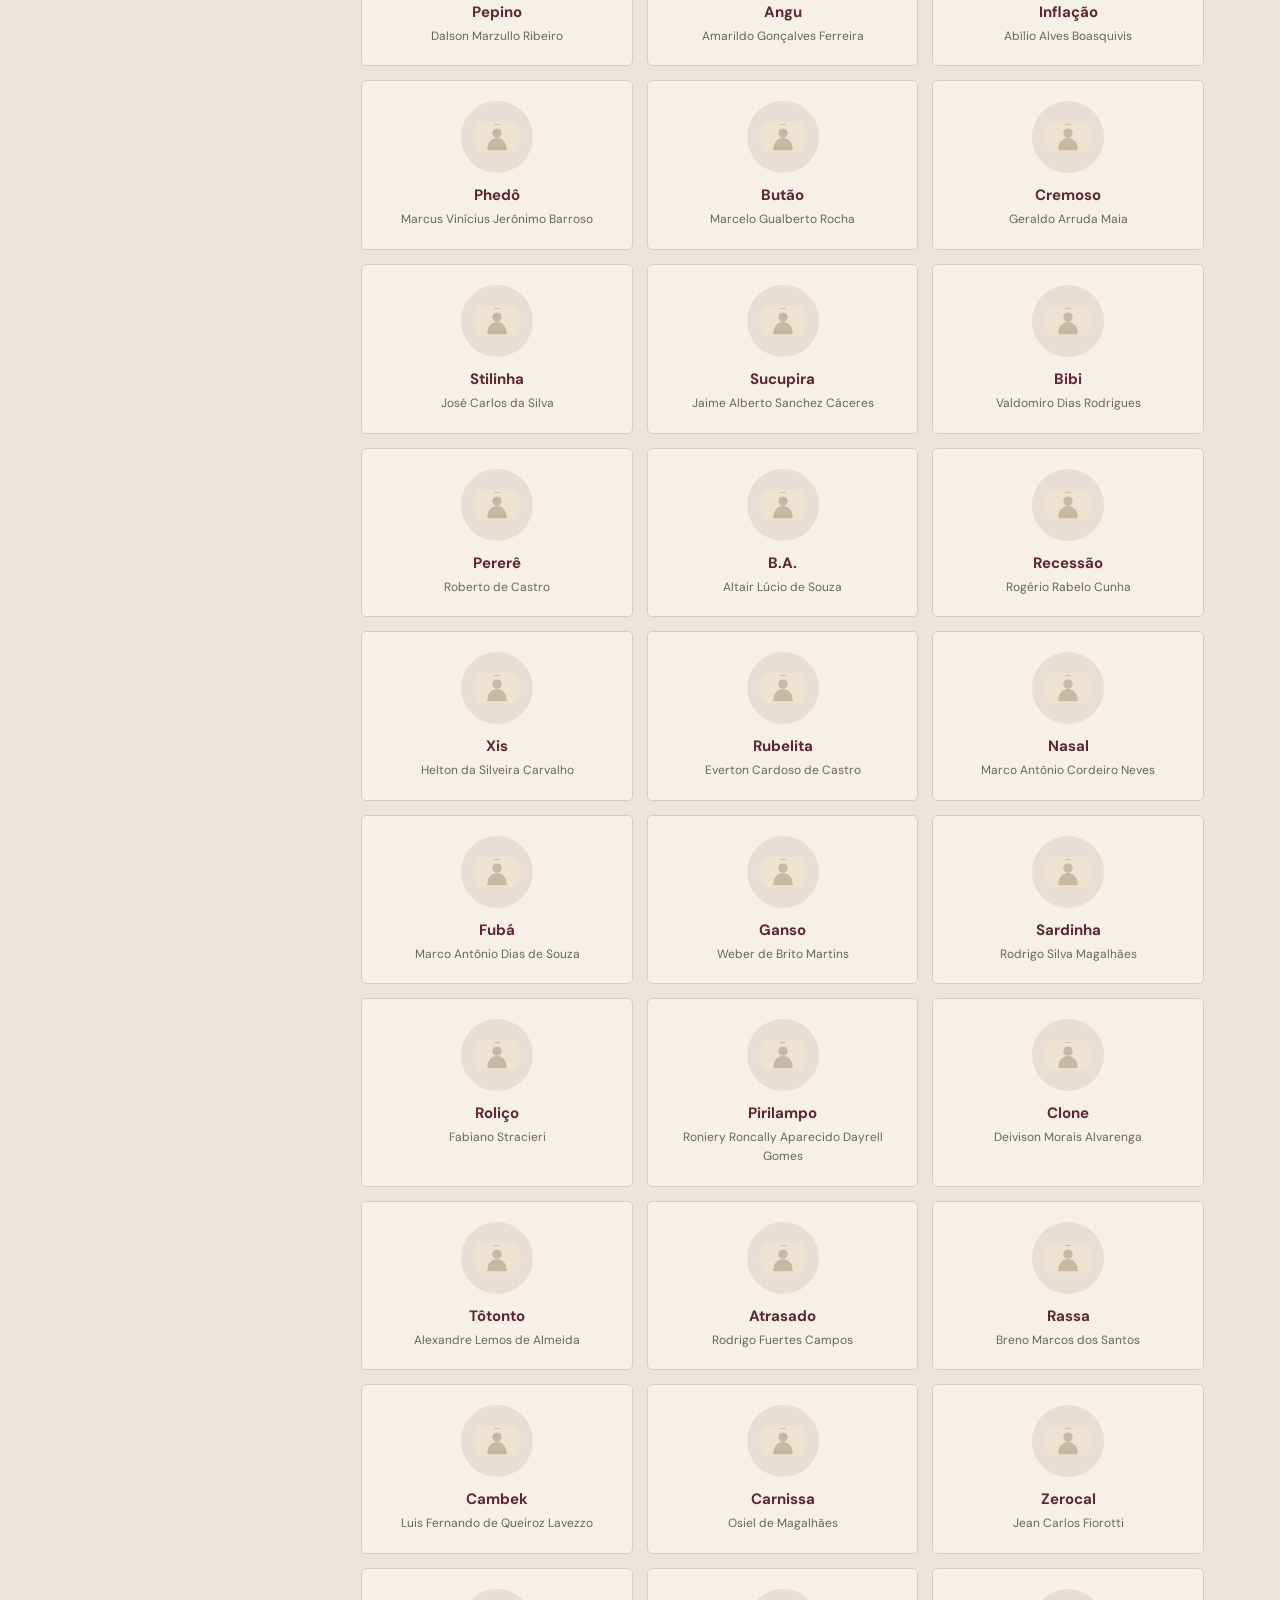
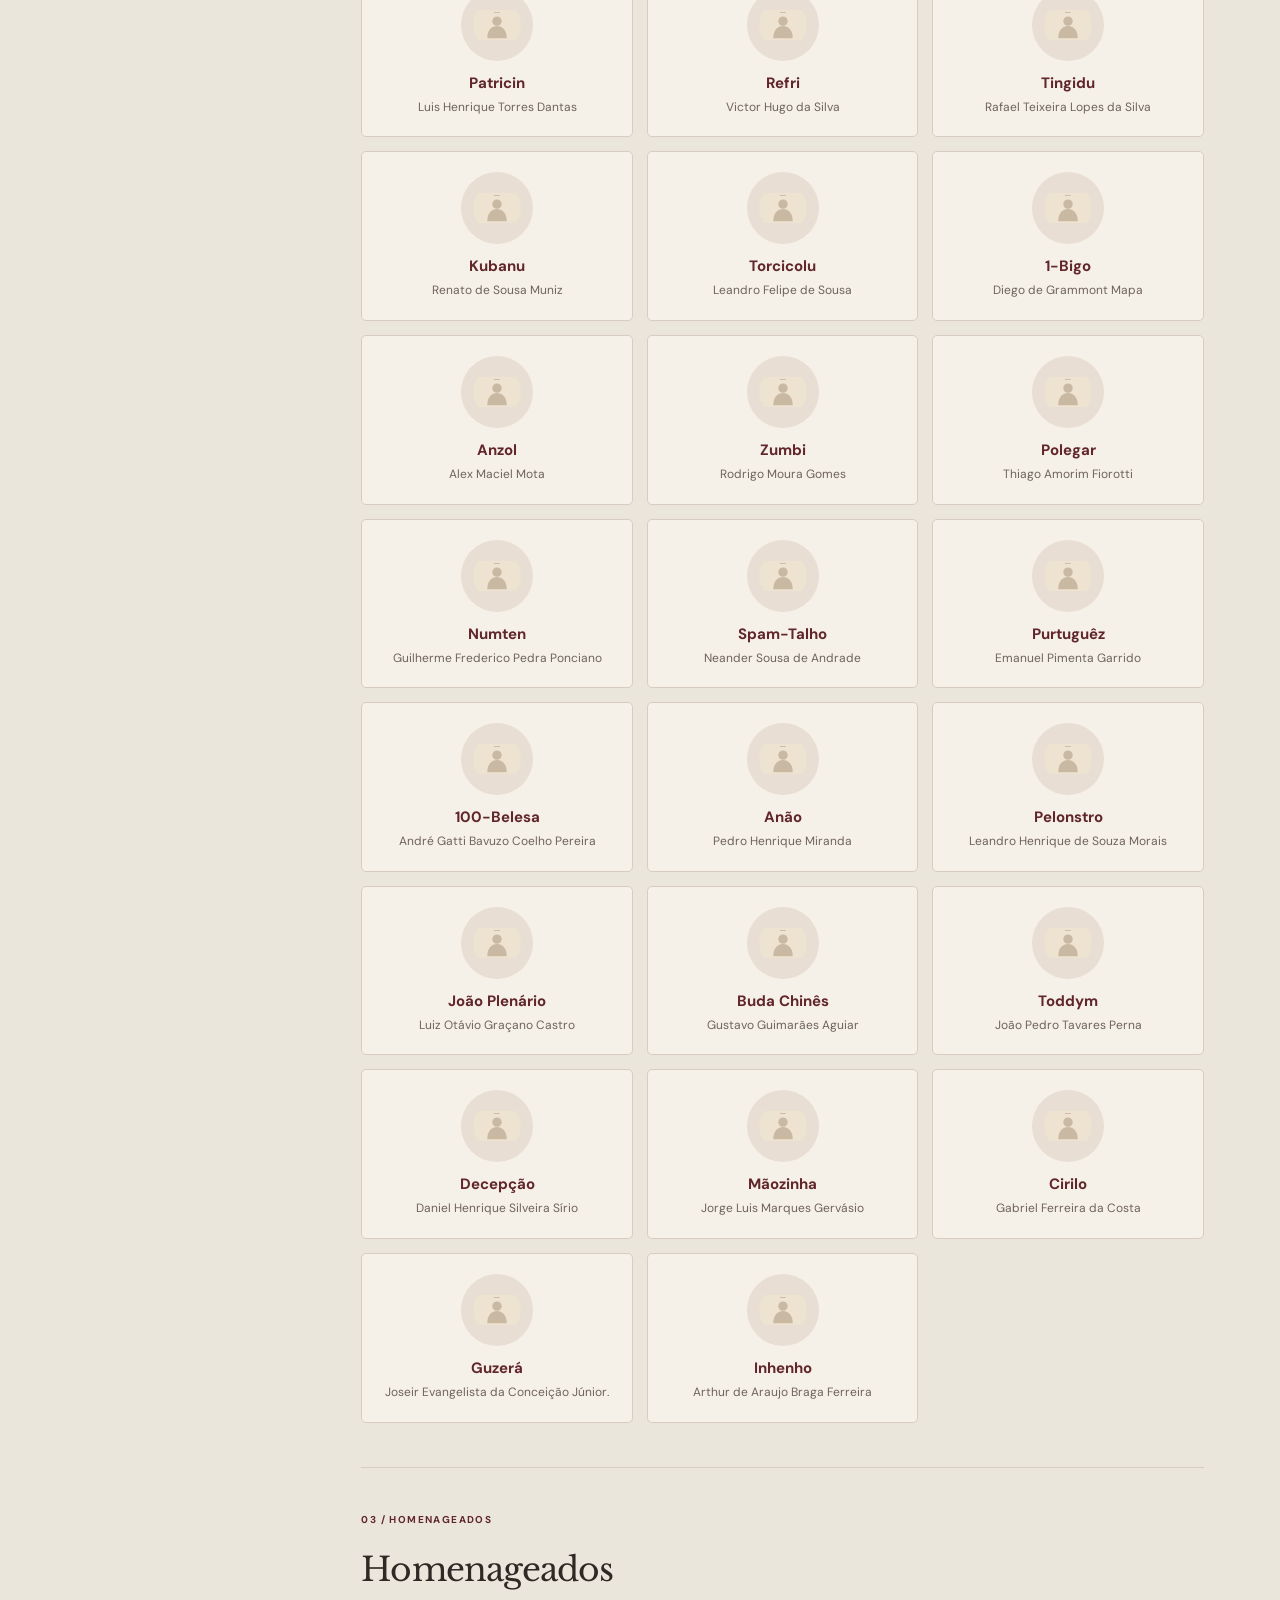
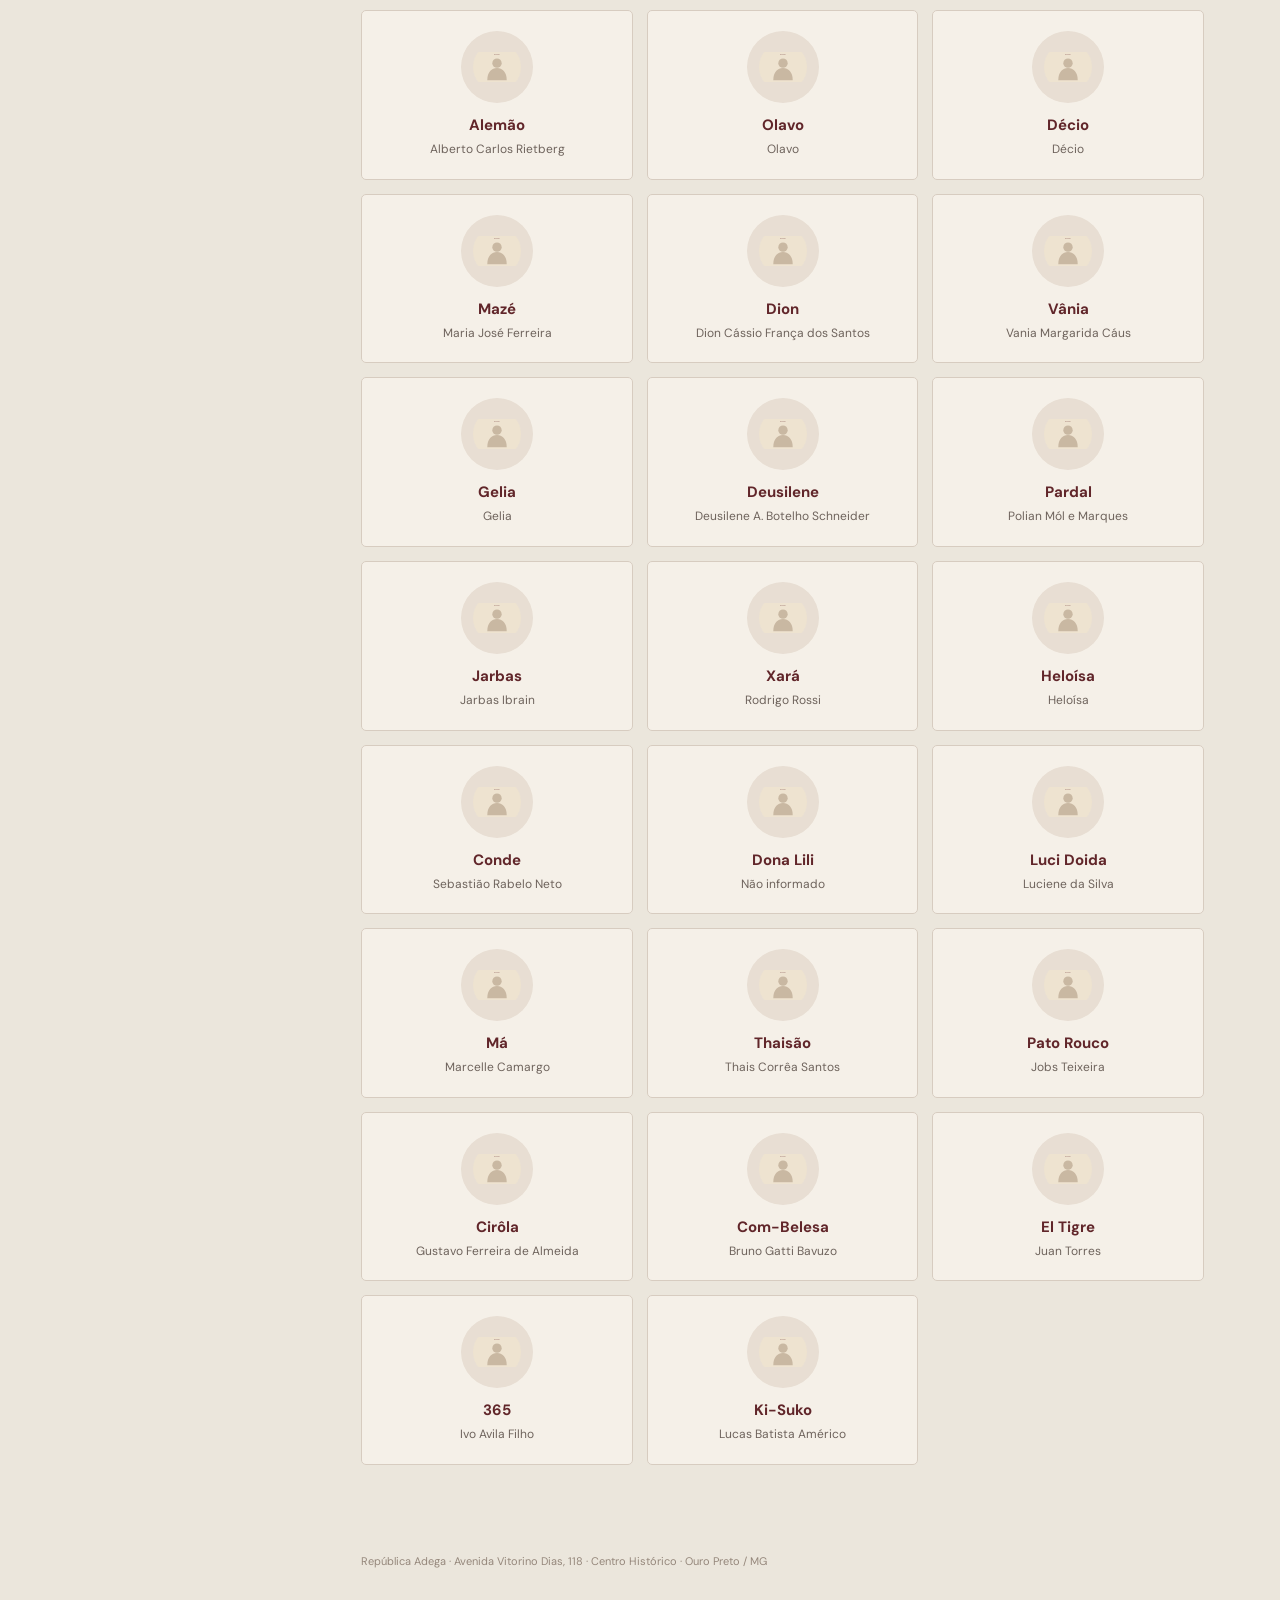
==== commit c44f180c: "Add files via upload" ====
--- a/ex-alunos.html
+++ b/ex-alunos.html
@@ -6,7 +6,7 @@
 <meta property="og:title" content="Ex-alunos e homenageados — República Adega"><meta property="og:description" content="Conheça os ex-alunos e homenageados da República Adega, em Ouro Preto."><meta property="og:type" content="website"><meta property="og:locale" content="pt_BR">
 <meta property="og:image" content="https://gabrielxcosta.github.io/republica-adega/imagens/logo-adega.png">
 <link rel="canonical" href="https://gabrielxcosta.github.io/republica-adega/ex-alunos.html"><link rel="icon" type="image/png" href="imagens/logo-adega.png"><link rel="apple-touch-icon" href="imagens/logo-adega.png">
-<link rel="stylesheet" href="assets/site.css?v=3"><title>Ex-alunos e homenageados — República Adega</title>
+<link rel="stylesheet" href="assets/site.css?v=4"><title>Ex-alunos e homenageados — República Adega</title>
 </head>
 <body data-page="ex-alunos">
 <header class="site-header"><a class="brand" href="index.html" aria-label="República Adega — início">REPÚBLICA <span class="red">ADEGA</span></a><button class="mobile-menu" type="button" aria-expanded="false" aria-controls="primary-nav" aria-label="Abrir menu">MENU <span aria-hidden="true">☰</span></button><nav id="primary-nav" class="site-nav" aria-label="Navegação principal"><a href="index.html" data-nav="sobre" >SOBRE</a><a href="ex-alunos.html" data-nav="ex-alunos" class="active" aria-current="page">EX-ALUNOS E HOMENAGEADOS</a><a href="moradores.html" data-nav="moradores" >MORADORES</a></nav></header>
@@ -69,7 +69,7 @@
 <article class="person-card"><img src="imagens/pessoa.svg" alt="" width="80" height="80" loading="lazy"><h3>Cremoso</h3><p>Geraldo Arruda Maia</p></article>
 <article class="person-card"><img src="imagens/pessoa.svg" alt="" width="80" height="80" loading="lazy"><h3>Stilinha</h3><p>José Carlos da Silva</p></article>
 <article class="person-card"><img src="imagens/pessoa.svg" alt="" width="80" height="80" loading="lazy"><h3>Sucupira</h3><p>Jaime Alberto Sanchez Cáceres</p></article>
-<article class="person-card"><img src="imagens/pessoa.svg" alt="" width="80" height="80" loading="lazy"><h3>a</h3><p>Valdomiro Dias Rodrigues</p></article>
+<article class="person-card"><img src="imagens/pessoa.svg" alt="" width="80" height="80" loading="lazy"><h3>Bibi</h3><p>Valdomiro Dias Rodrigues</p></article>
 <article class="person-card"><img src="imagens/pessoa.svg" alt="" width="80" height="80" loading="lazy"><h3>Pererê</h3><p>Roberto de Castro</p></article>
 <article class="person-card"><img src="imagens/pessoa.svg" alt="" width="80" height="80" loading="lazy"><h3>B.A.</h3><p>Altair Lúcio de Souza</p></article>
 <article class="person-card"><img src="imagens/pessoa.svg" alt="" width="80" height="80" loading="lazy"><h3>Recessão</h3><p>Rogério Rabelo Cunha</p></article>
--- a/assets/site.css
+++ b/assets/site.css
@@ -203,8 +203,8 @@
   .archive-grid figure a {height:230px}
   .vacancies {padding:21px 17px 25px}
   .vacancy-content {grid-template-columns:1fr; gap:12px}
-  .vacancy-seal {width:auto; height:auto; border:0; border-top:1px solid var(--border); border-radius:0; transform:none; padding:15px 0 0; flex-direction:row; gap:9px; justify-content:flex-start; flex-wrap:wrap}
-  .vacancy-seal strong {font-size:13px}
+  .vacancy-seal {width:130px; height:130px; margin:8px auto 0; border:2px solid var(--wine); border-radius:50%; transform:rotate(-7deg); padding:0; flex-direction:column; gap:4px; justify-content:center; flex-wrap:nowrap}
+  .vacancy-seal strong {font-size:15px}
   .map-frame iframe {height:285px}
   .map-topline {flex-wrap:wrap; gap:9px; font-size:9px}
   .map-address {align-items:flex-start}
@@ -273,3 +273,17 @@
   .entrance-ready {animation:entrance-appear .7s ease both}
   @keyframes entrance-appear {from {opacity:0; translate:0 16px} to {opacity:1; translate:0 0}}
 }
+
+/* Ajustes para telas pequenas e dispositivos de toque. */
+@media (max-width:700px) {
+  .site-nav.open {max-height:calc(100vh - 90px); max-height:calc(100dvh - 90px); overflow-y:auto; overscroll-behavior:contain}
+  .site-nav a {min-height:44px; display:flex; align-items:center}
+  .mobile-menu,.carousel-arrow {min-width:44px; min-height:44px}
+  .page-main::before {height:100vh; height:100dvh; margin-bottom:-100vh; margin-bottom:-100dvh}
+  .nearby-grid>button {min-height:60px}
+  .person-card {overflow-wrap:anywhere}
+}
+@media (hover:none) {
+  .person-card:hover {transform:none; box-shadow:none}
+  .nearby-grid>button:hover:not(:focus-visible) {border-color:#bba59a; background:transparent}
+}
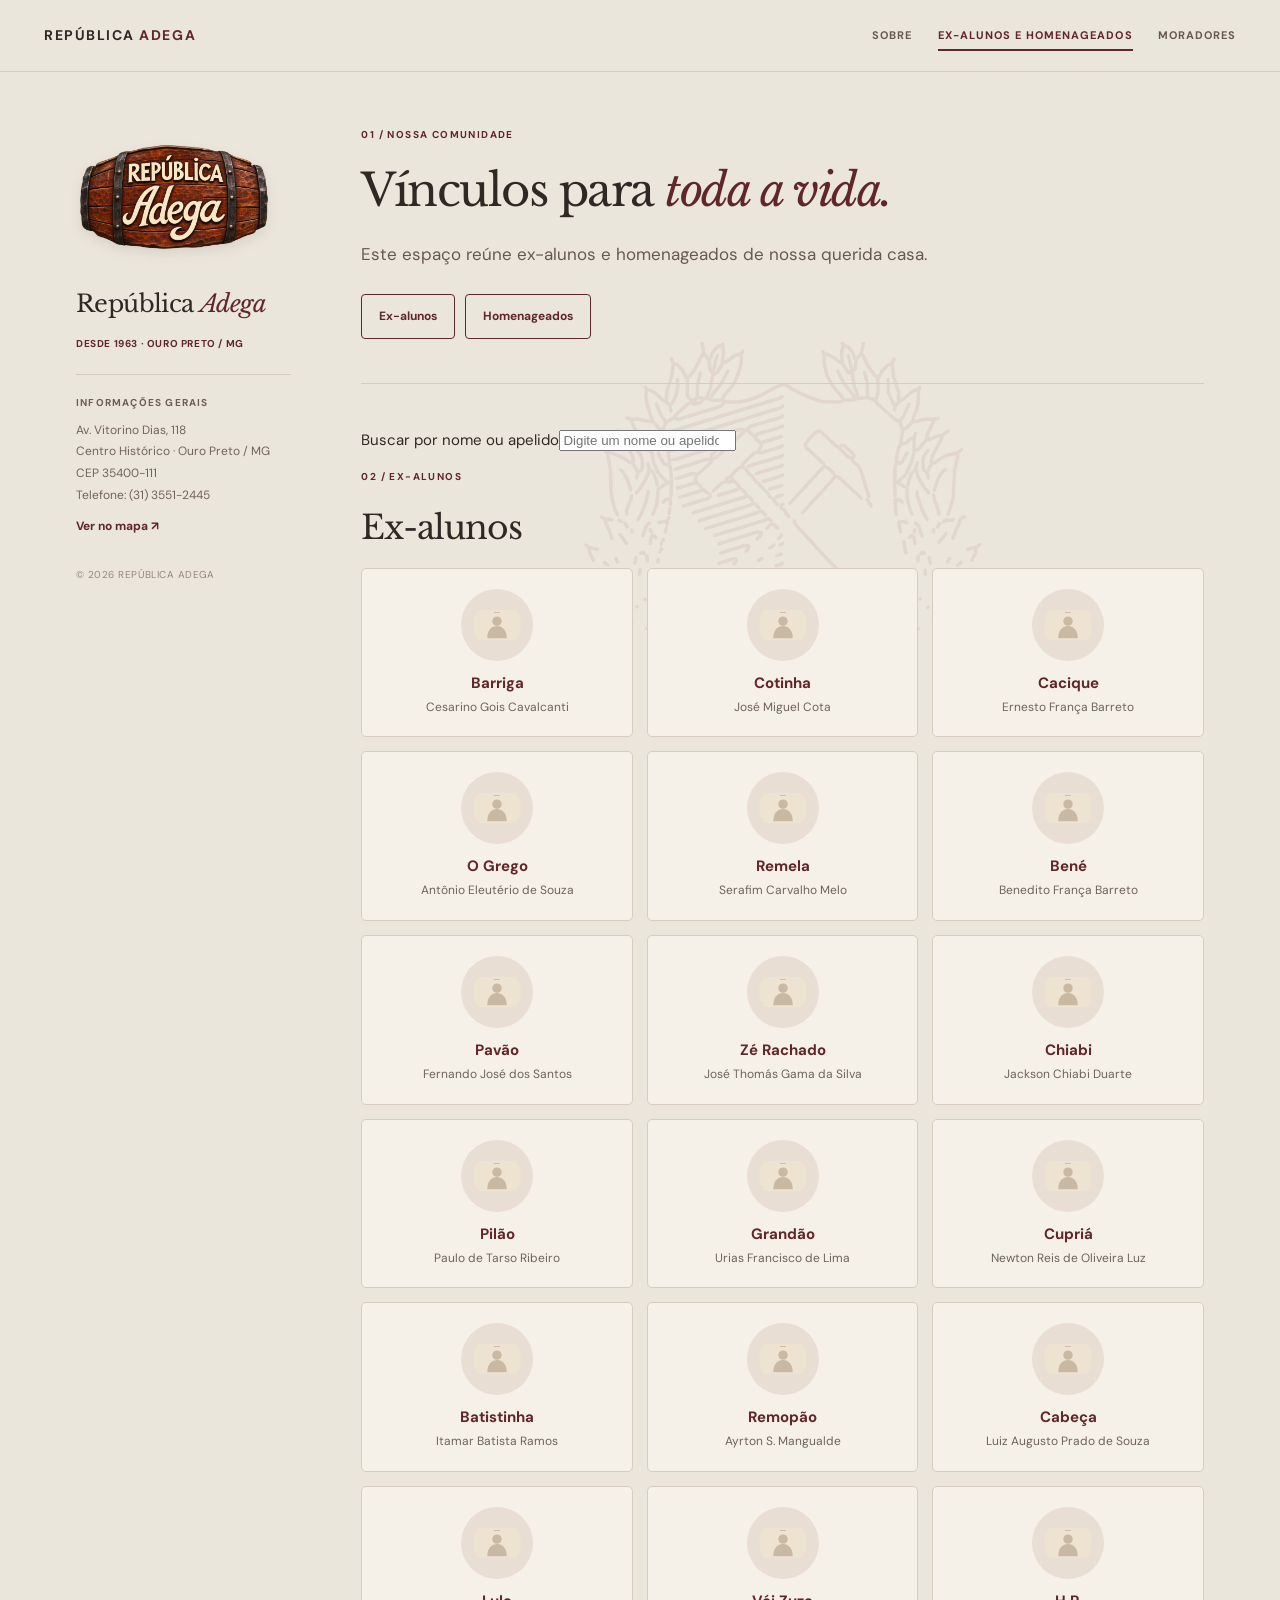
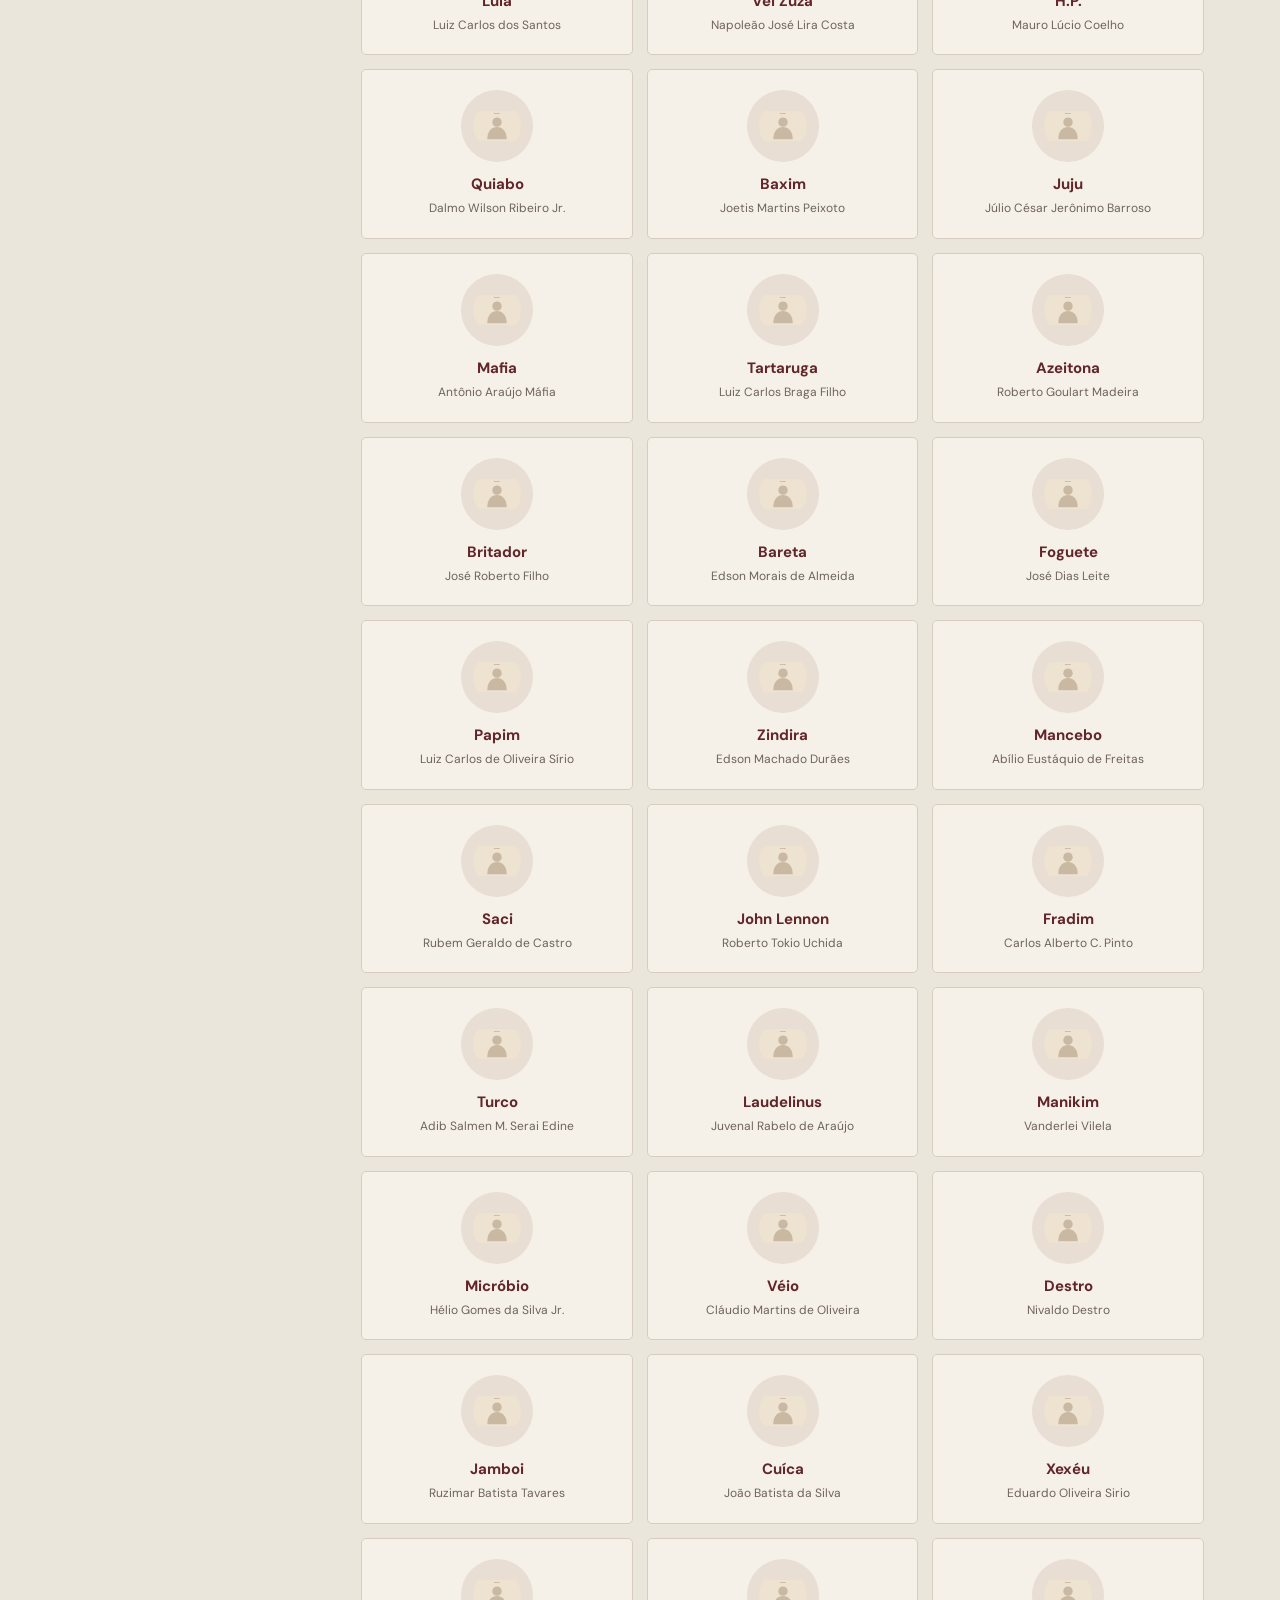
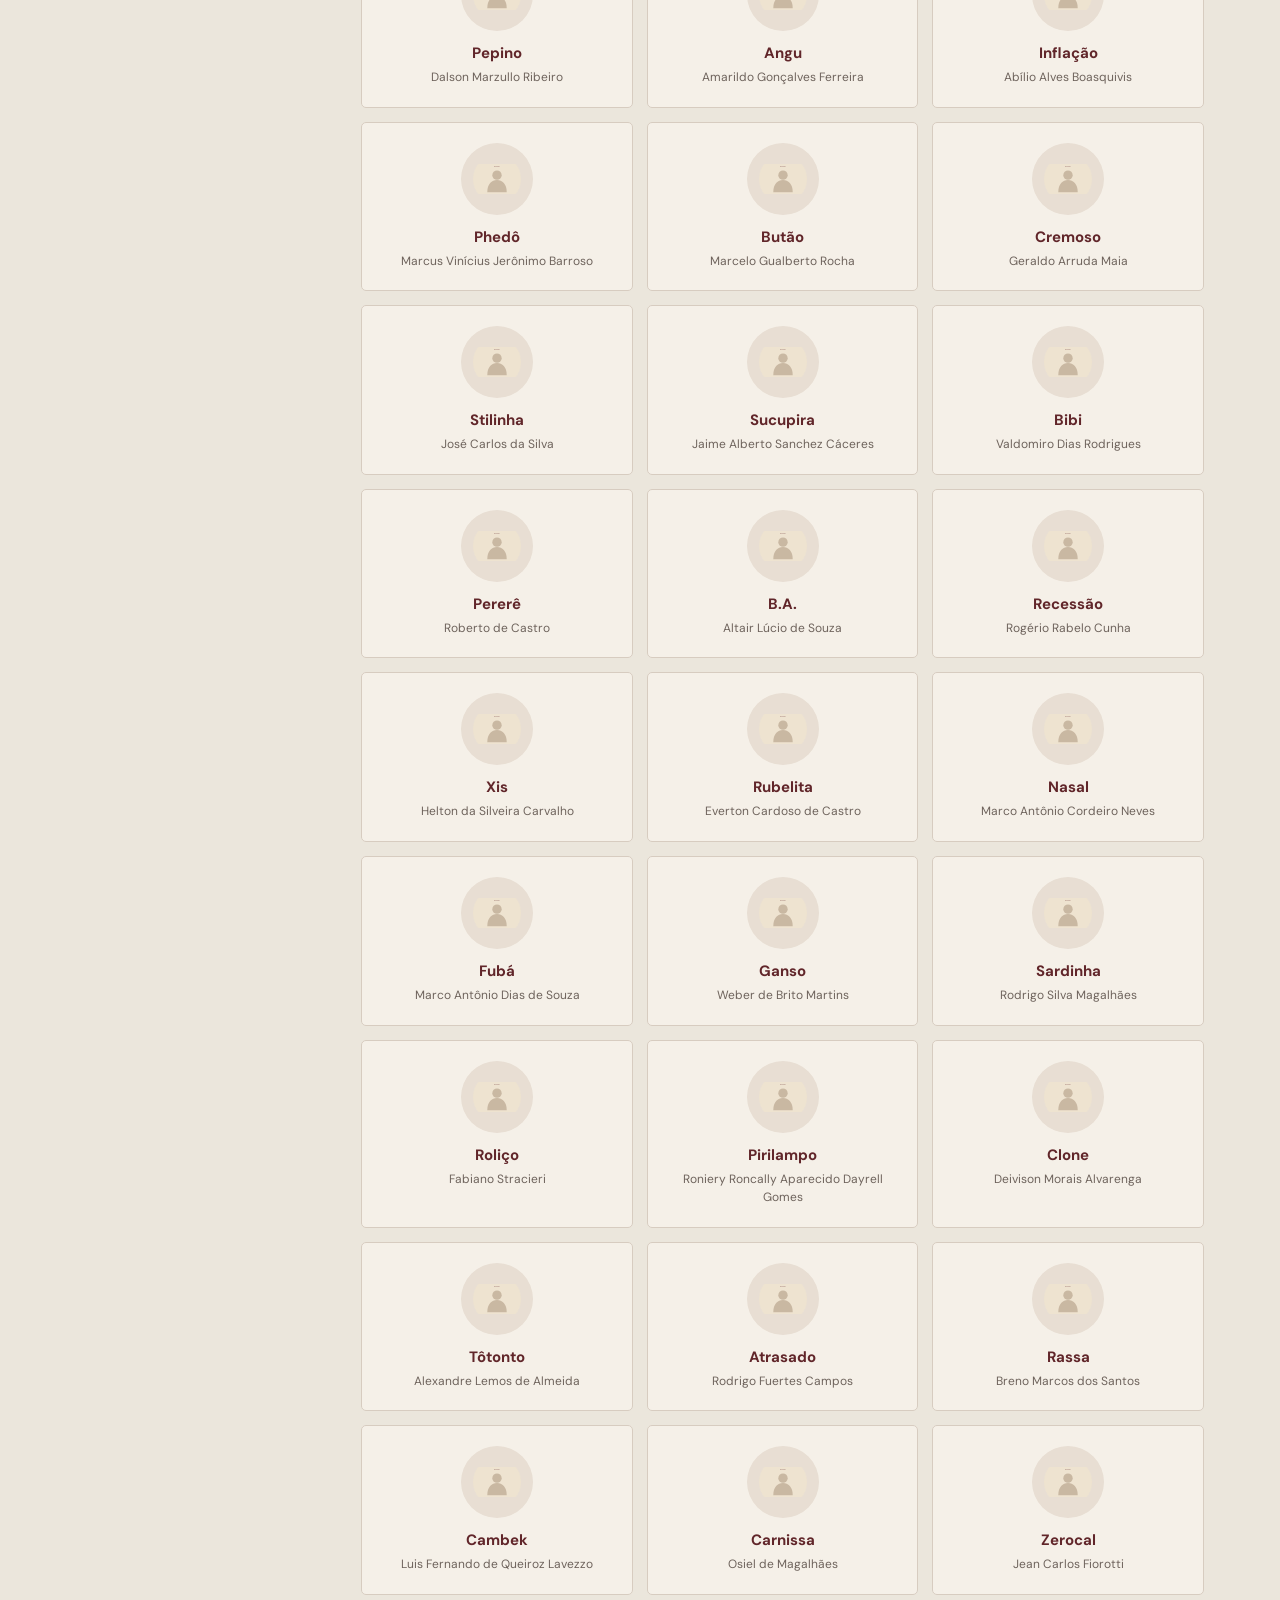
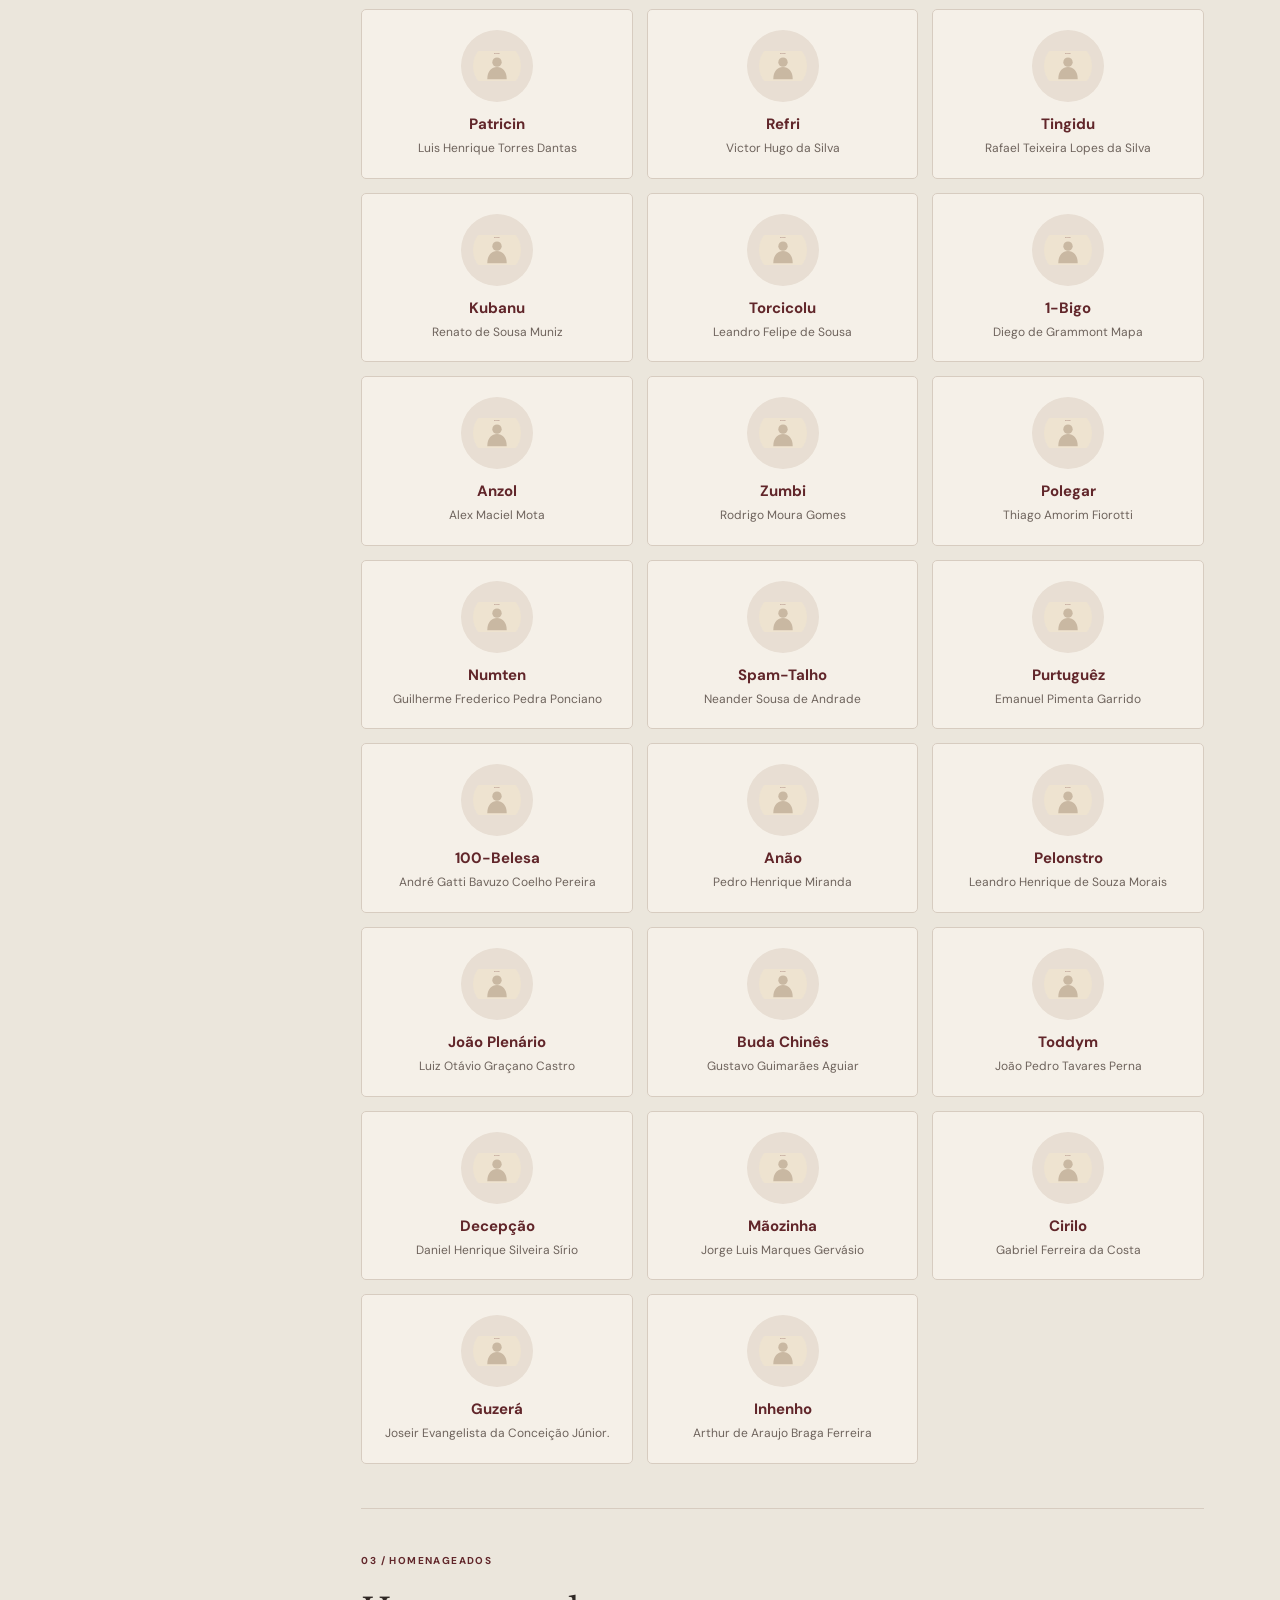
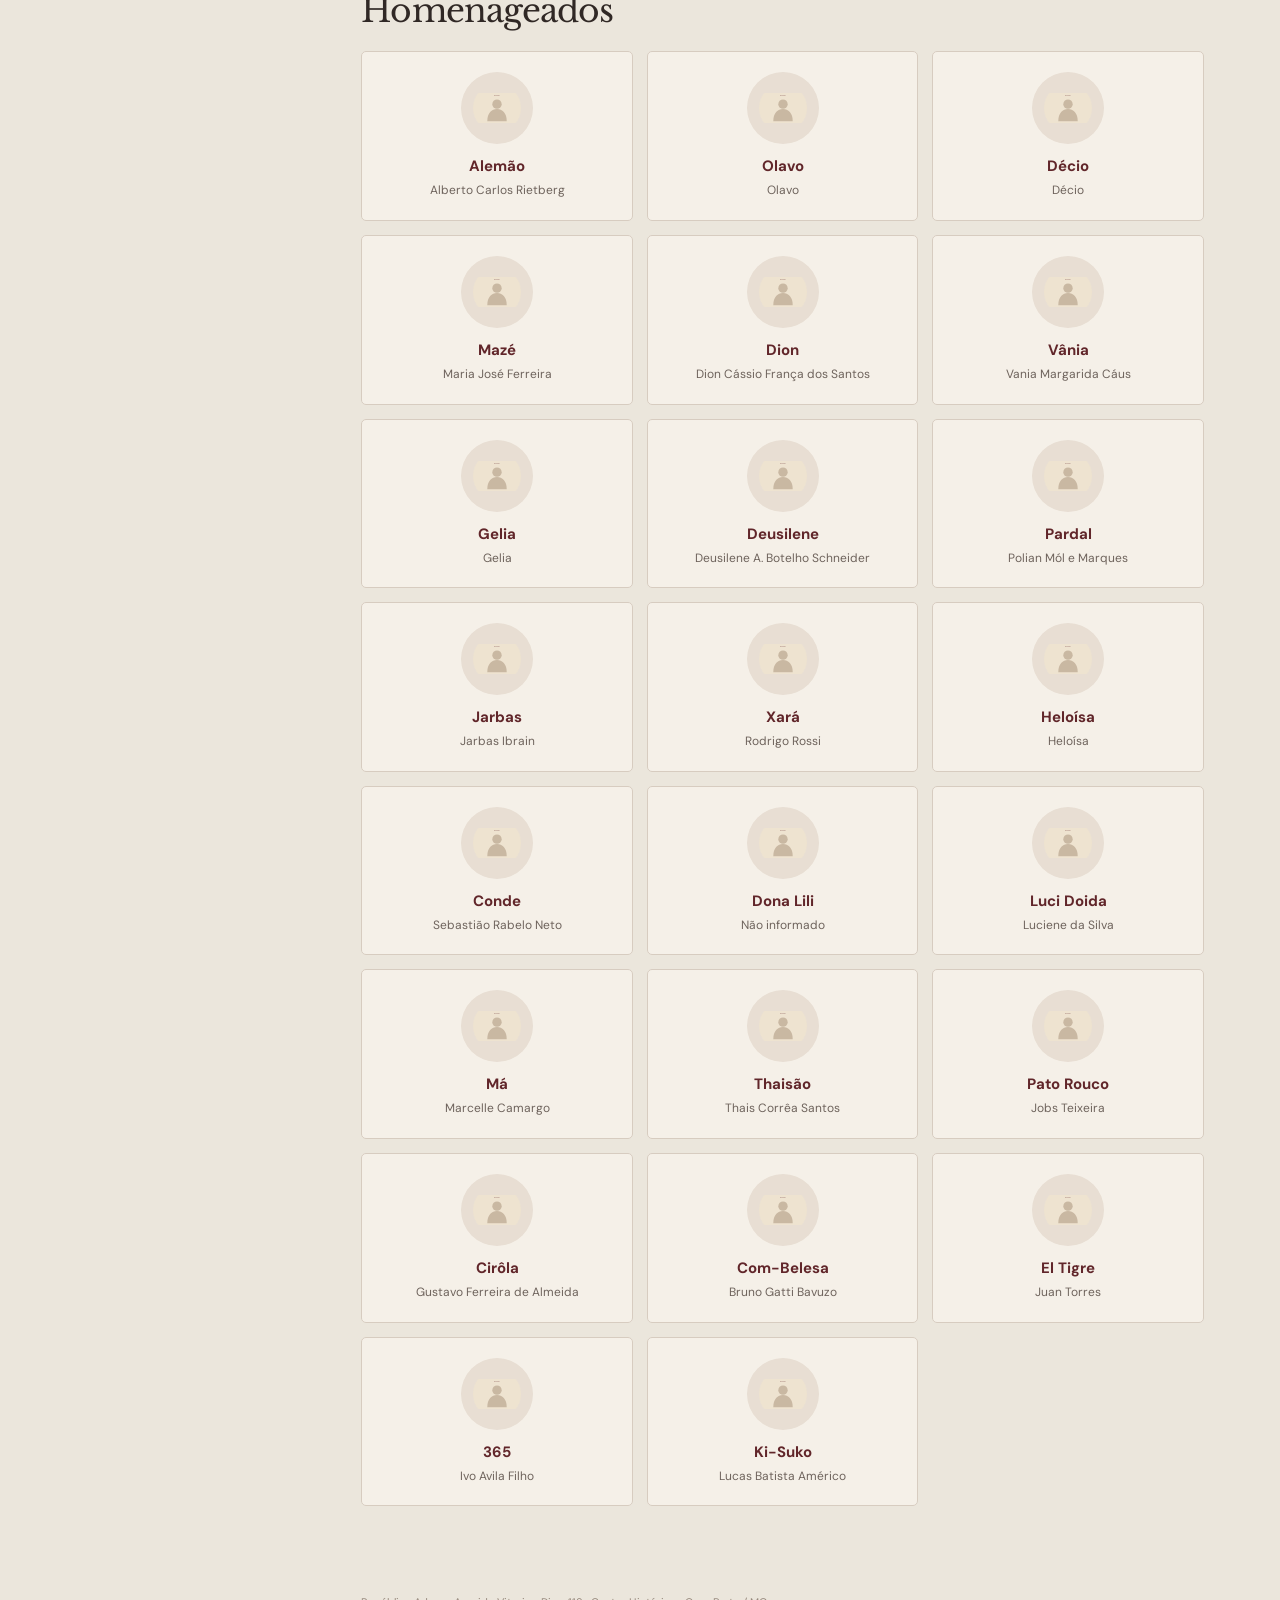
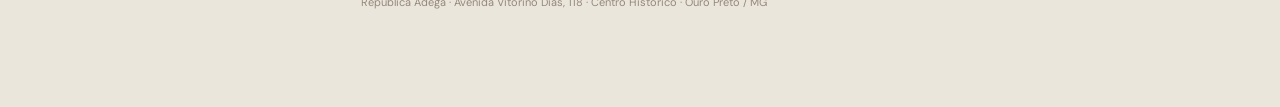
==== commit 526ecf2e: "Add files via upload" ====
--- a/ex-alunos.html
+++ b/ex-alunos.html
@@ -6,7 +6,7 @@
 <meta property="og:title" content="Ex-alunos e homenageados — República Adega"><meta property="og:description" content="Conheça os ex-alunos e homenageados da República Adega, em Ouro Preto."><meta property="og:type" content="website"><meta property="og:locale" content="pt_BR">
 <meta property="og:image" content="https://gabrielxcosta.github.io/republica-adega/imagens/logo-adega.png">
 <link rel="canonical" href="https://gabrielxcosta.github.io/republica-adega/ex-alunos.html"><link rel="icon" type="image/png" href="imagens/logo-adega.png"><link rel="apple-touch-icon" href="imagens/logo-adega.png">
-<link rel="stylesheet" href="assets/site.css?v=4"><title>Ex-alunos e homenageados — República Adega</title>
+<link rel="stylesheet" href="assets/site.css?v=5"><title>Ex-alunos e homenageados — República Adega</title>
 </head>
 <body data-page="ex-alunos">
 <header class="site-header"><a class="brand" href="index.html" aria-label="República Adega — início">REPÚBLICA <span class="red">ADEGA</span></a><button class="mobile-menu" type="button" aria-expanded="false" aria-controls="primary-nav" aria-label="Abrir menu">MENU <span aria-hidden="true">☰</span></button><nav id="primary-nav" class="site-nav" aria-label="Navegação principal"><a href="index.html" data-nav="sobre" >SOBRE</a><a href="ex-alunos.html" data-nav="ex-alunos" class="active" aria-current="page">EX-ALUNOS E HOMENAGEADOS</a><a href="moradores.html" data-nav="moradores" >MORADORES</a></nav></header>
@@ -18,6 +18,7 @@
 <div class="sidebar-footer">© 2026 REPÚBLICA ADEGA</div></aside></div>
 <div class="page-main">
 <section class="paper reveal"><div class="section-kicker">01 / NOSSA COMUNIDADE</div><h1>Vínculos para <em>toda a vida.</em></h1><p class="lead">Este espaço reúne ex-alunos e homenageados de nossa querida casa.</p><div class="hero-actions"><a class="btn ghost" href="#ex-alunos">Ex-alunos</a><a class="btn ghost" href="#homenageados">Homenageados</a></div></section>
+<div class="people-search"><label for="people-search">Buscar por nome ou apelido</label><input id="people-search" type="search" placeholder="Digite um nome ou apelido" autocomplete="off"><p id="search-status" role="status" aria-live="polite"></p></div>
 <section class="paper reveal" id="ex-alunos"><div class="section-kicker">02 / EX-ALUNOS</div><h2 class="section-title">Ex-alunos</h2><div class="people-cards">
 <article class="person-card"><img src="imagens/pessoa.svg" alt="" width="80" height="80" loading="lazy"><h3>Barriga</h3><p>Cesarino Gois Cavalcanti</p></article>
 <article class="person-card"><img src="imagens/pessoa.svg" alt="" width="80" height="80" loading="lazy"><h3>Cotinha</h3><p>José Miguel Cota</p></article>
@@ -138,5 +139,5 @@
 <article class="person-card"><img src="imagens/pessoa.svg" alt="" width="80" height="80" loading="lazy"><h3>Ki-Suko</h3><p>Lucas Batista Américo</p></article>
 </div></section>
 <p class="footer-note">República Adega · Avenida Vitorino Dias, 118 · Centro Histórico · Ouro Preto / MG</p></div></main>
-<script src="assets/site.js?v=3" defer></script>
+<script src="assets/site.js?v=4" defer></script>
 </body></html>
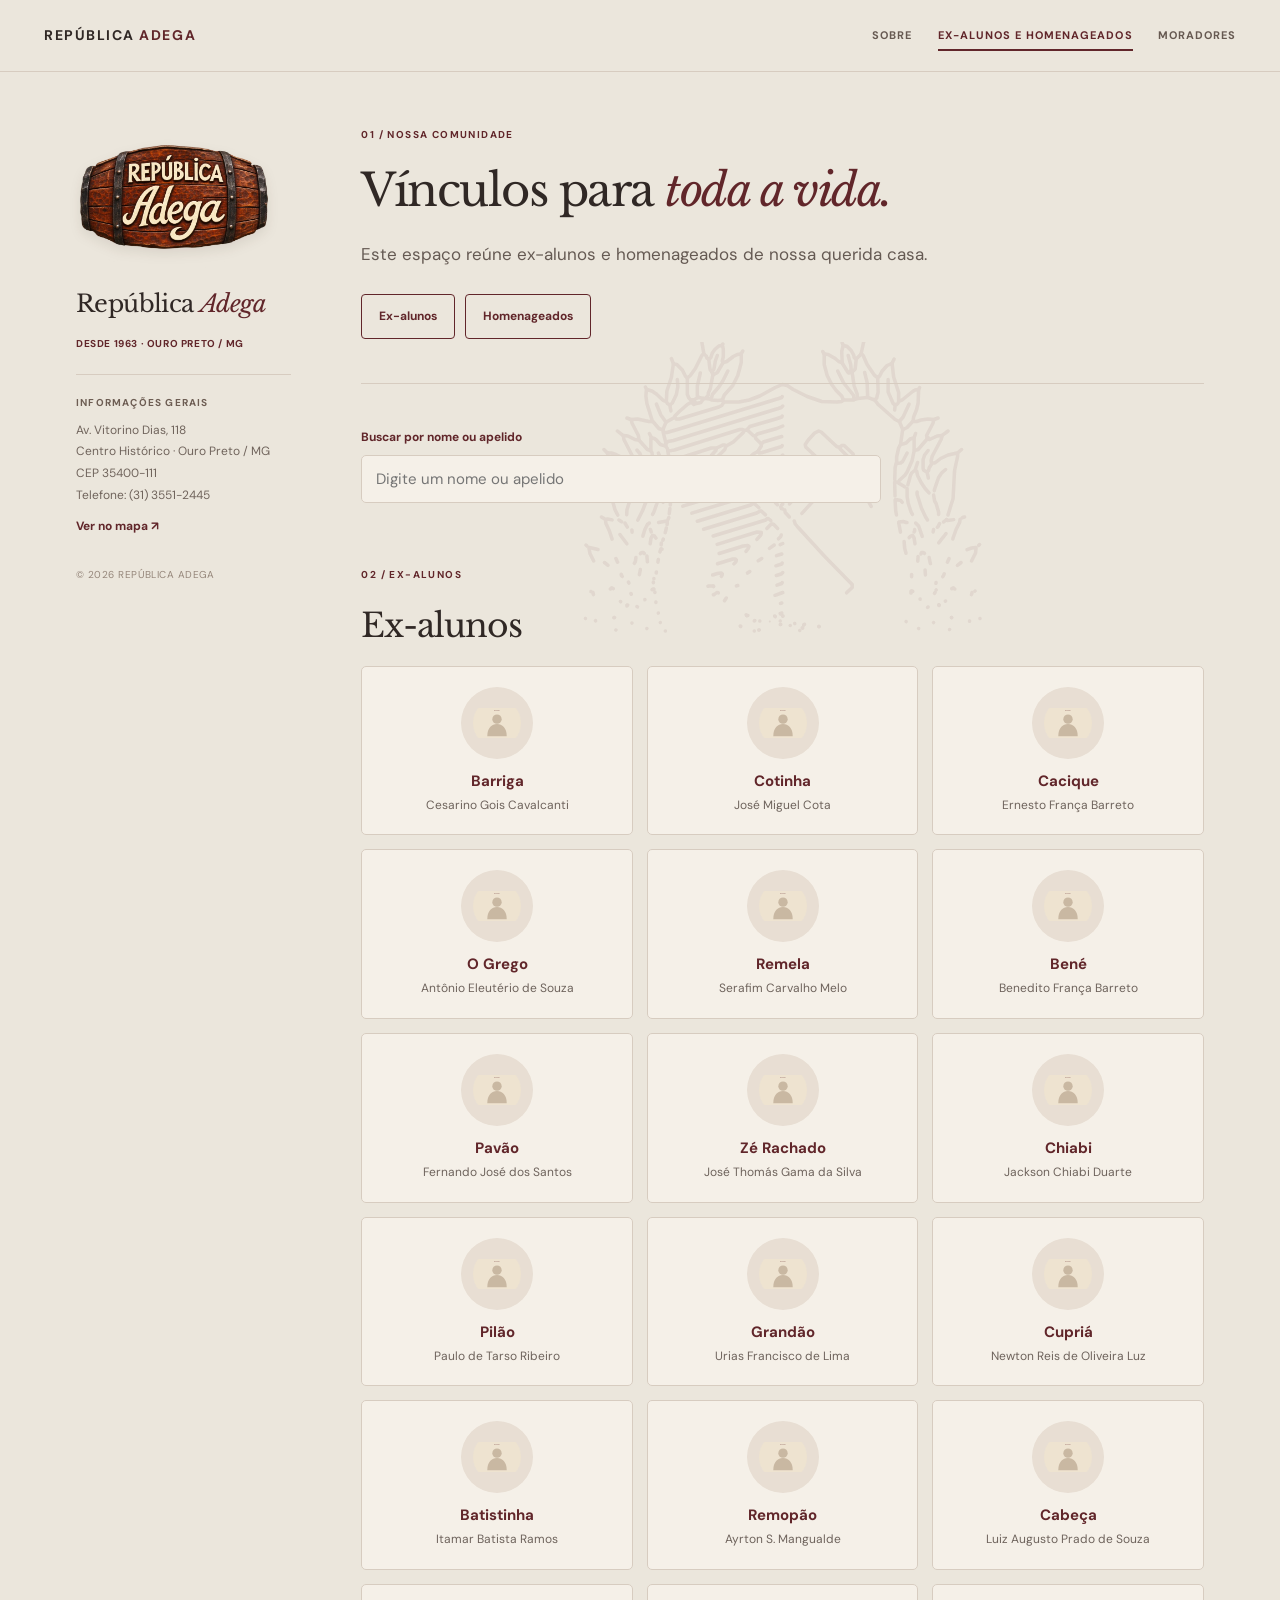
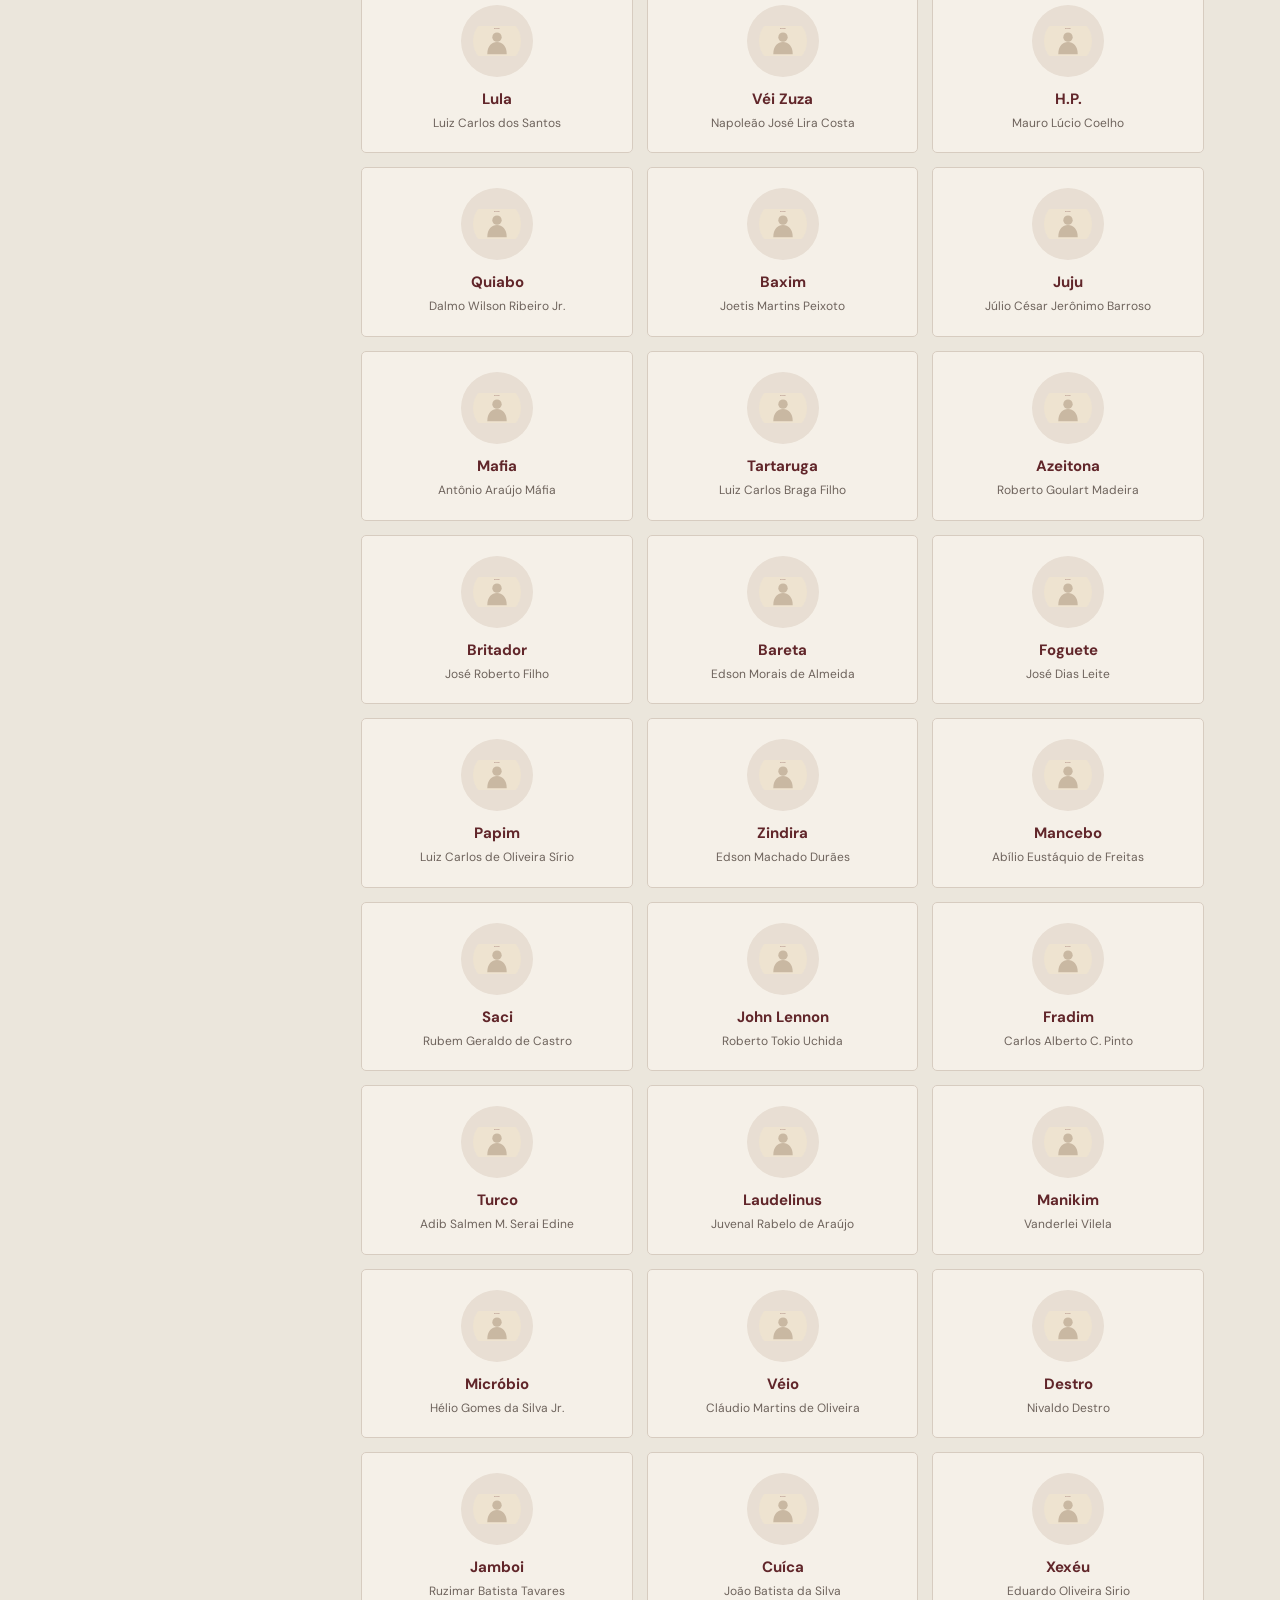
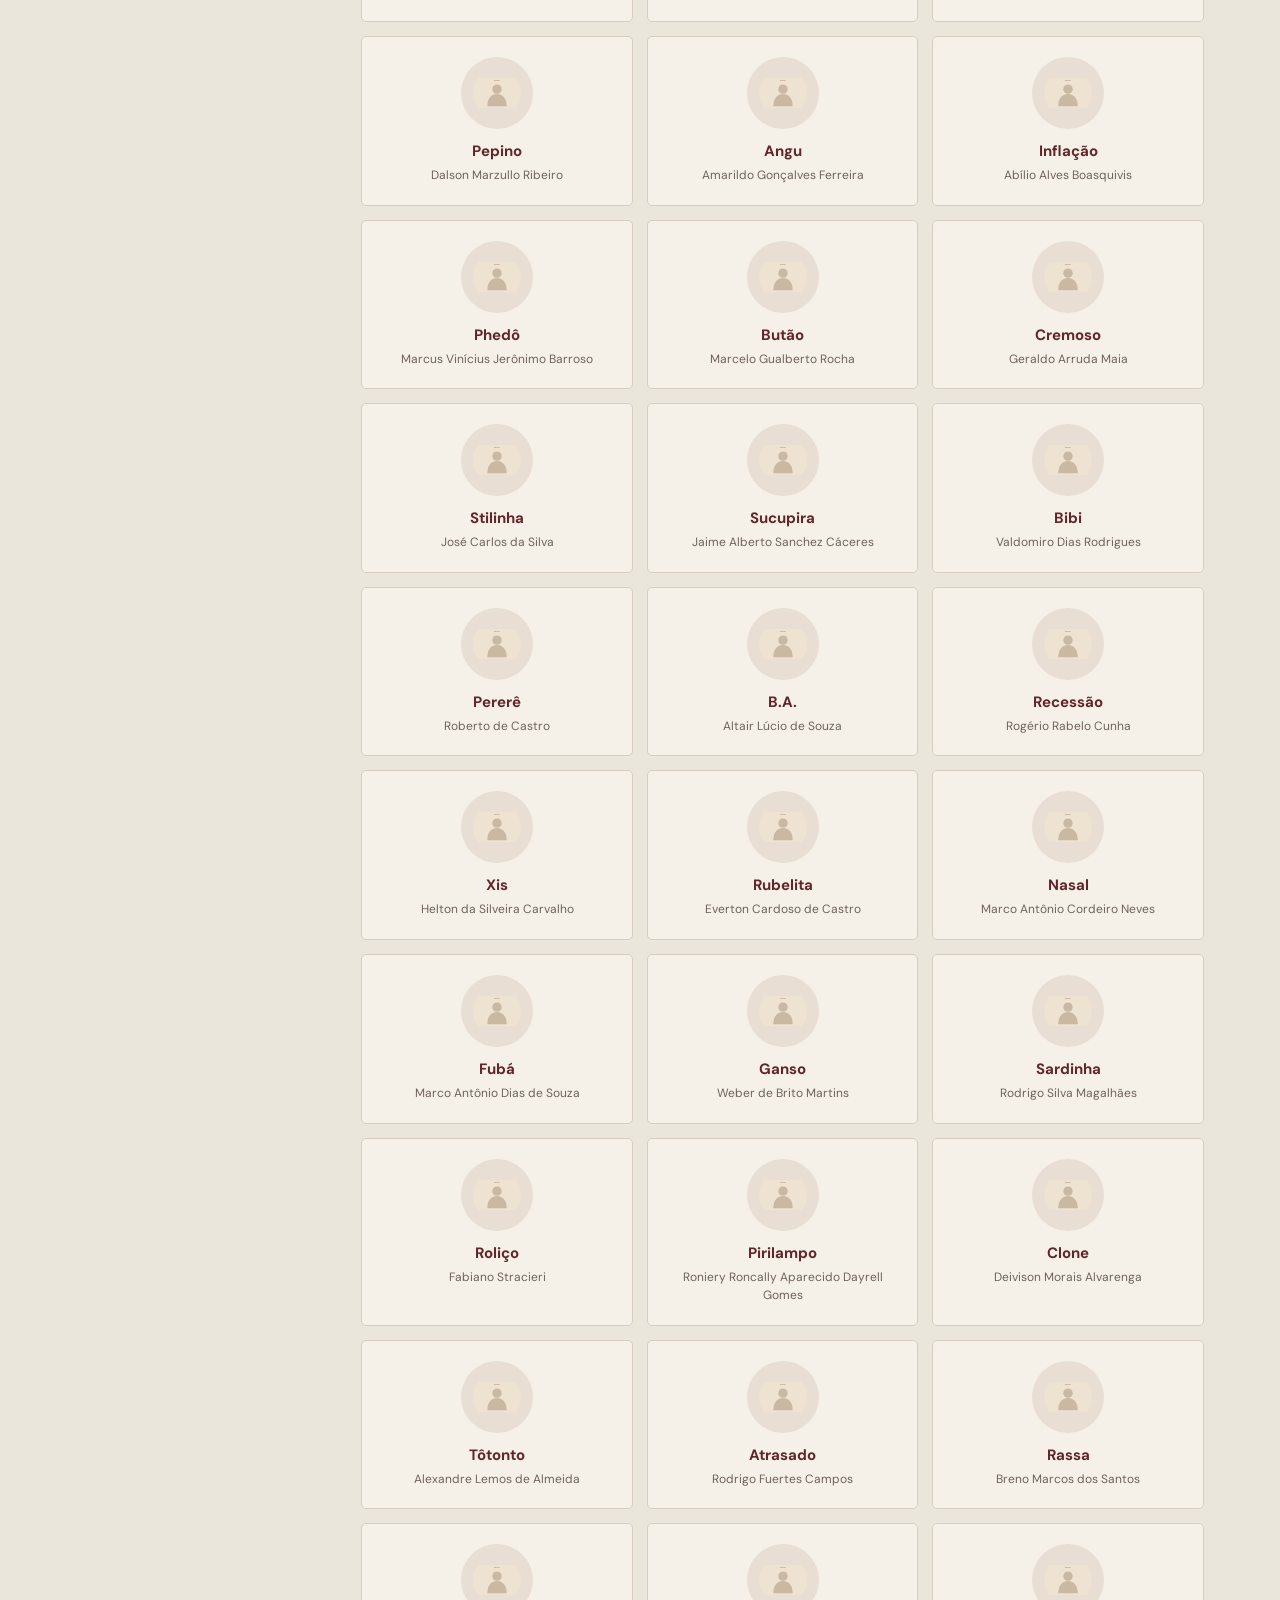
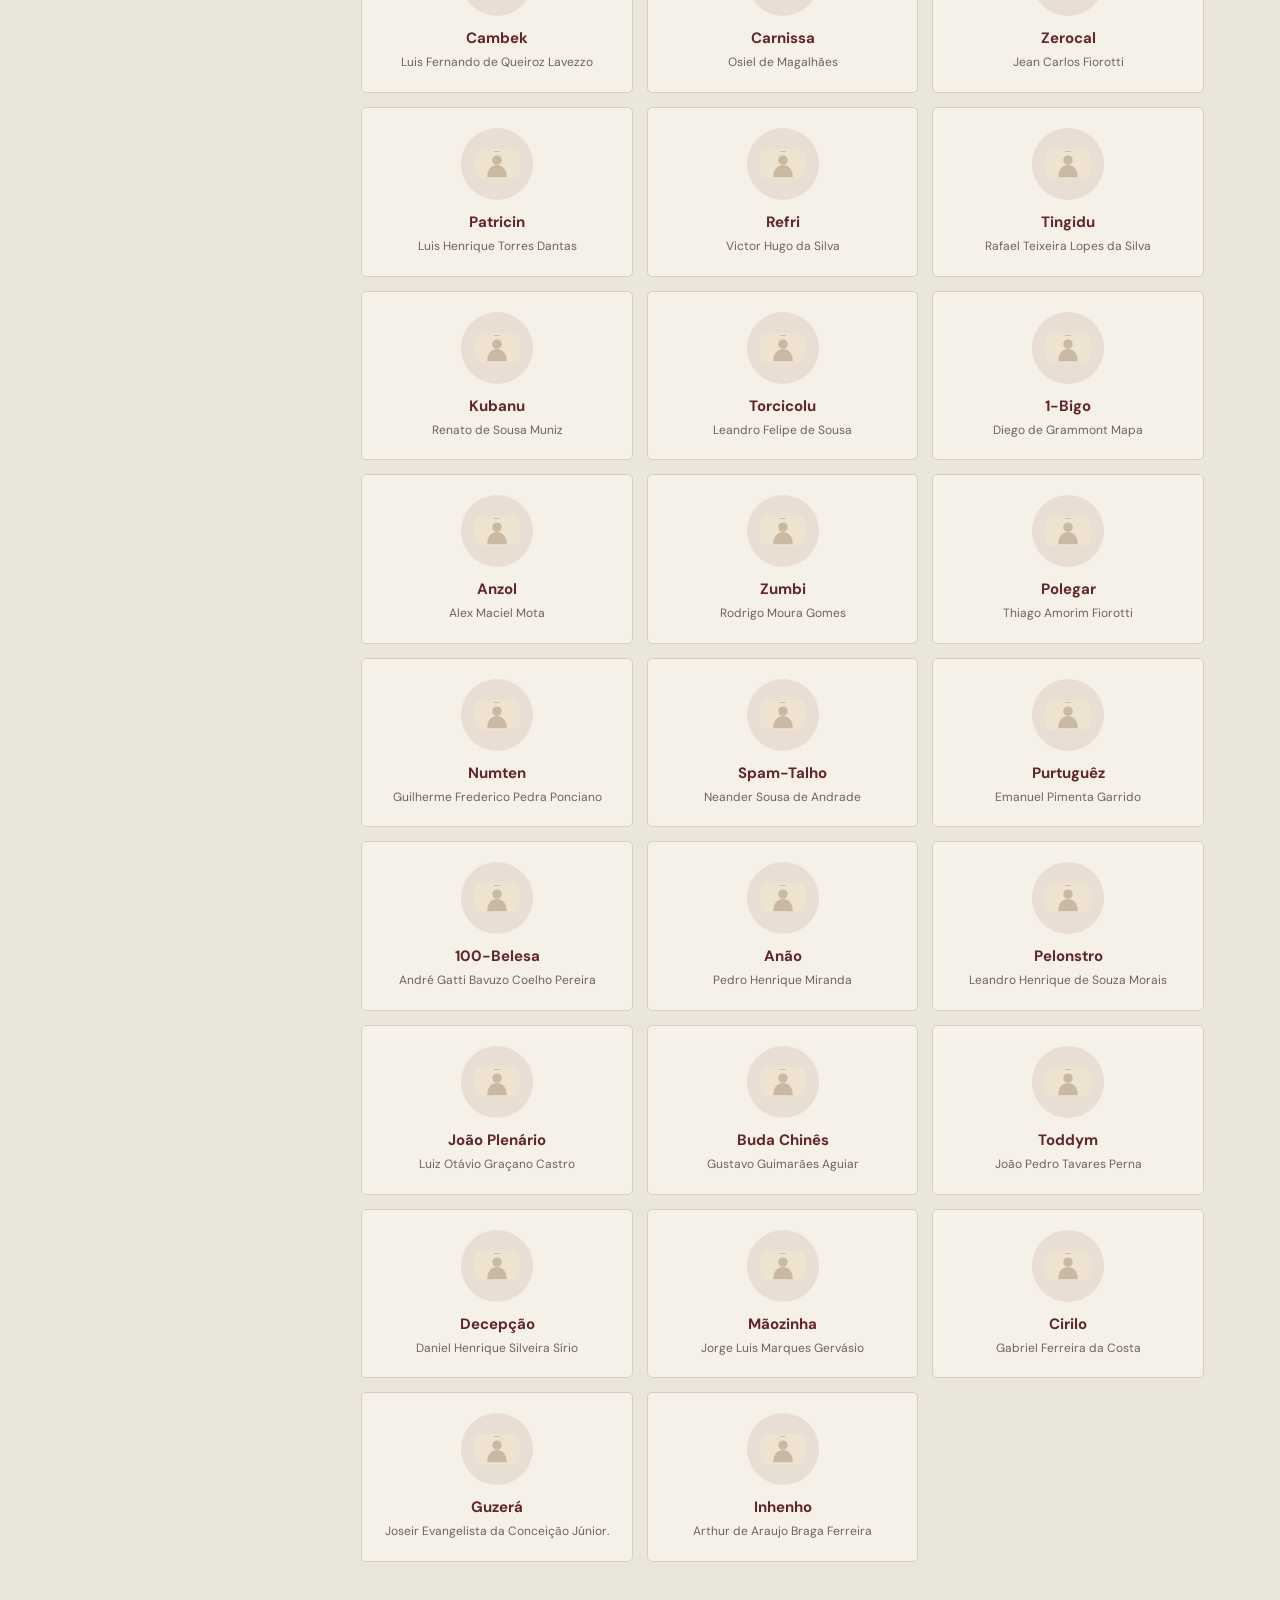
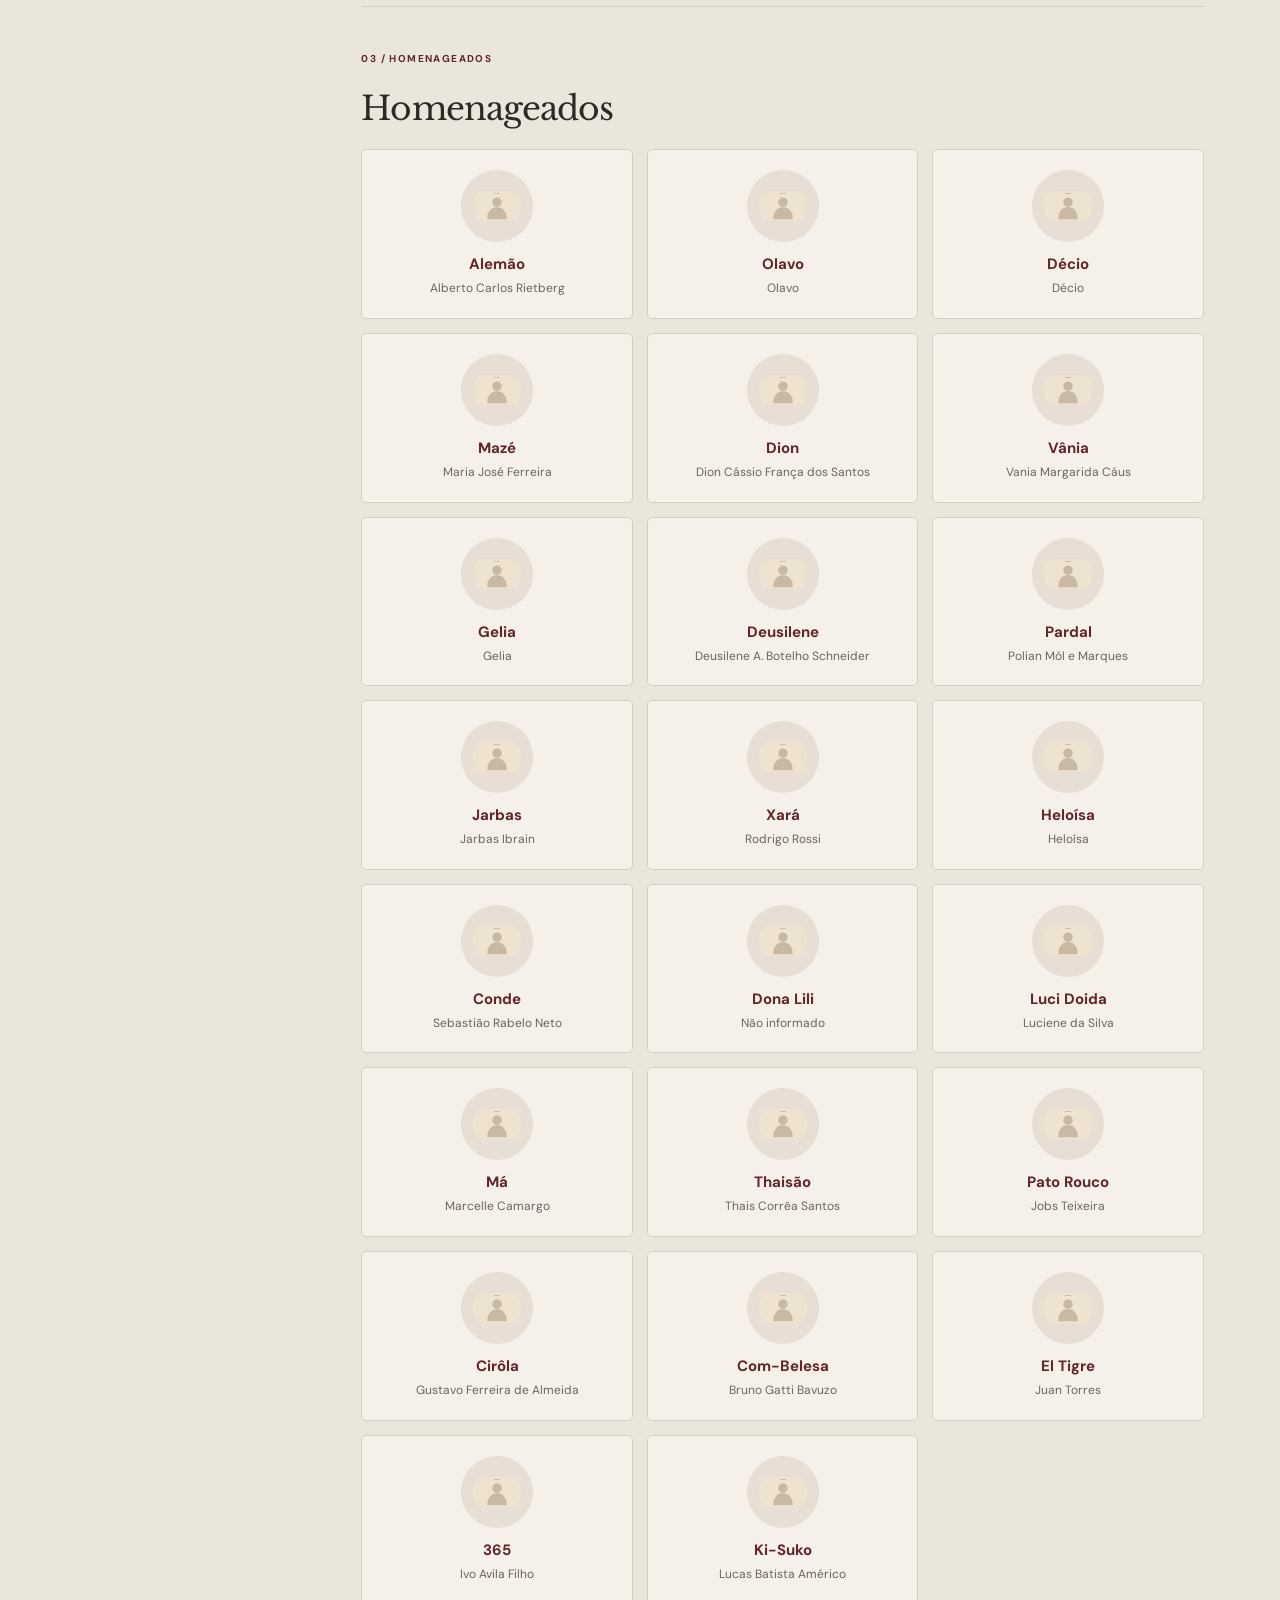
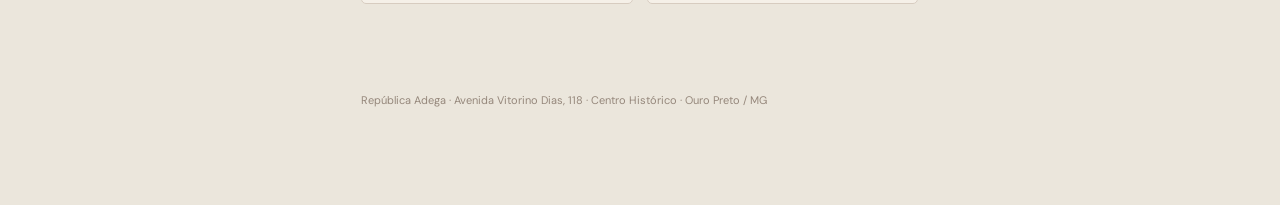
==== commit 6e79428d: "Add files via upload" ====
--- a/ex-alunos.html
+++ b/ex-alunos.html
@@ -6,7 +6,7 @@
 <meta property="og:title" content="Ex-alunos e homenageados — República Adega"><meta property="og:description" content="Conheça os ex-alunos e homenageados da República Adega, em Ouro Preto."><meta property="og:type" content="website"><meta property="og:locale" content="pt_BR">
 <meta property="og:image" content="https://gabrielxcosta.github.io/republica-adega/imagens/logo-adega.png">
 <link rel="canonical" href="https://gabrielxcosta.github.io/republica-adega/ex-alunos.html"><link rel="icon" type="image/png" href="imagens/logo-adega.png"><link rel="apple-touch-icon" href="imagens/logo-adega.png">
-<link rel="stylesheet" href="assets/site.css?v=5"><title>Ex-alunos e homenageados — República Adega</title>
+<link rel="stylesheet" href="assets/site.css?v=6"><title>Ex-alunos e homenageados — República Adega</title>
 </head>
 <body data-page="ex-alunos">
 <header class="site-header"><a class="brand" href="index.html" aria-label="República Adega — início">REPÚBLICA <span class="red">ADEGA</span></a><button class="mobile-menu" type="button" aria-expanded="false" aria-controls="primary-nav" aria-label="Abrir menu">MENU <span aria-hidden="true">☰</span></button><nav id="primary-nav" class="site-nav" aria-label="Navegação principal"><a href="index.html" data-nav="sobre" >SOBRE</a><a href="ex-alunos.html" data-nav="ex-alunos" class="active" aria-current="page">EX-ALUNOS E HOMENAGEADOS</a><a href="moradores.html" data-nav="moradores" >MORADORES</a></nav></header>
@@ -139,5 +139,5 @@
 <article class="person-card"><img src="imagens/pessoa.svg" alt="" width="80" height="80" loading="lazy"><h3>Ki-Suko</h3><p>Lucas Batista Américo</p></article>
 </div></section>
 <p class="footer-note">República Adega · Avenida Vitorino Dias, 118 · Centro Histórico · Ouro Preto / MG</p></div></main>
-<script src="assets/site.js?v=4" defer></script>
+<script src="assets/site.js?v=5" defer></script>
 </body></html>
--- a/assets/site.css
+++ b/assets/site.css
@@ -287,3 +287,11 @@
   .person-card:hover {transform:none; box-shadow:none}
   .nearby-grid>button:hover:not(:focus-visible) {border-color:#bba59a; background:transparent}
 }
+
+/* Busca de ex-alunos e homenageados */
+.people-search {margin:0 0 38px; max-width:520px}
+.people-search label {display:block; margin-bottom:7px; color:var(--wine); font-size:12px; font-weight:700}
+.people-search input {width:100%; min-height:46px; padding:10px 14px; border:1px solid var(--border); border-radius:5px; background:var(--card); color:var(--ink); font:inherit}
+.people-search input:focus-visible {outline:2px solid var(--wine); outline-offset:2px}
+.people-search p {min-height:1.5em; margin:7px 0 0; color:var(--muted); font-size:12px}
+.person-card[hidden] {display:none}
